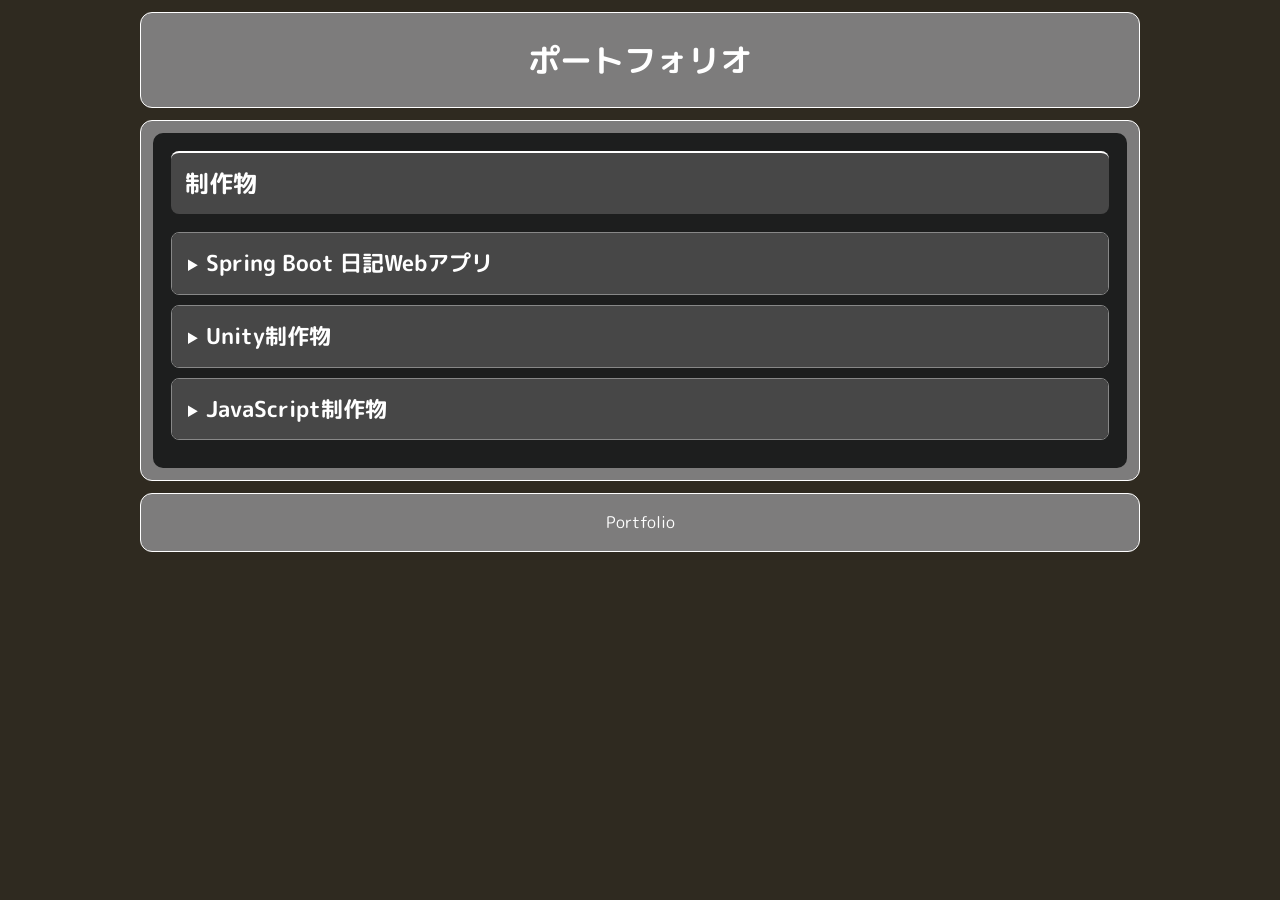
==== index.html @ f9e5fc1f "Add files via upload" ====
<!DOCTYPE html>
<html lang="ja">
<head>
    <meta charset="utf-8">
    <meta name="viewport" content="width=device-width, initial-scale=1">
    <title>奥山貴希 | ポートフォリオ</title>
    <link rel="preconnect" href="https://fonts.googleapis.com">
    <link rel="preconnect" href="https://fonts.gstatic.com" crossorigin>
    <link href="https://fonts.googleapis.com/css2?family=M+PLUS+Rounded+1c:wght@400;500;700&display=swap" rel="stylesheet">
    <link rel="stylesheet" href="stylesheet.css">
</head>
<body>
    <header>
        <h1>ポートフォリオ</h1>
    </header>

    <main>
        <section id="portfolio">
            <h2>制作物</h2>

            <details>
                <summary>Spring Boot 日記Webアプリ</summary>
                <div class="portfolio-content">
                    <p>Java / Spring Bootで制作した日記Webアプリです。</p>
                    <p>ログイン、日記の登録・編集、データベース保存、入力バリデーションなどを実装しています。</p>
                    <p>使用技術：Java / Spring Boot / Thymeleaf / H2 / JavaScript</p>
                    <a href="https://springboot-diary-app.onrender.com/login" target="_blank" rel="noopener noreferrer">公開サイト</a>
                    <a href="https://github.com/OkuyamaTakaki/springboot-diary-app" target="_blank" rel="noopener noreferrer">GitHub</a>
                </div>
            </details>

            <details class="unity-category">
                <summary>Unity制作物</summary>
                <div class="portfolio-content">
                    <p>Unityで制作したゲームです。</p>

                    <details>
                        <summary>2D タワーディフェンスゲーム</summary>
                        <div class="portfolio-content">
                            <p>Unityを学習開始してから約3ヶ月で、完全独学で制作しました。</p>
                            <p>※パソコンでのプレイを推奨しています。</p>
                            <a href="https://unityroom.com/games/towerdefens" target="_blank" rel="noopener noreferrer">Unityroomでプレイ</a>

                            <div class="image-wrapper">
                                <iframe src="https://www.youtube.com/embed/KRvtM4-ouuI" title="2Dタワーディフェンスゲーム紹介動画" allow="accelerometer; autoplay; clipboard-write; encrypted-media; gyroscope; picture-in-picture" allowfullscreen></iframe>
                            </div>
                        </div>
                    </details>

                    <details>
                        <summary>ハイターチャレンジ</summary>
                        <div class="portfolio-content">
                            <a href="https://unityroom.com/games/haitachalleng" target="_blank" rel="noopener noreferrer">Unityroomでプレイ</a>
                        </div>
                    </details>

                    <details>
                        <summary>試作タイルマップゲーム</summary>
                        <div class="portfolio-content">
                            <a href="https://unityroom.com/games/jinseigames" target="_blank" rel="noopener noreferrer">Unityroomでプレイ</a>
                        </div>
                    </details>
                </div>
            </details>

            <details>
                <summary>JavaScript制作物</summary>
                <div class="portfolio-content">
                    <details>
                        <summary>ルーレット</summary>
                        <div class="portfolio-content">
                            <p>JavaScriptで制作したルーレットです。</p>
                            <a href="roulette/index.html">ルーレットを開く</a>

                            <div class="image-wrapper">
                                <img src="image/ルーレット.png" alt="ルーレットの画面">
                            </div>
                        </div>
                    </details>

                    <details>
                        <summary>ブロック崩しゲーム</summary>
                        <div class="portfolio-content">
                            <p>JavaScriptで制作したブロック崩しゲームです。</p>
                            <a href="breakout/index.html">ブロック崩しゲームを開く</a>

                            <div class="image-wrapper">
                                <img src="image/ブロック崩しゲーム.png" alt="ブロック崩しゲームの画面">
                            </div>
                        </div>
                    </details>
                </div>
            </details>
        </section>
    </main>

    <footer>
        <p>Portfolio</p>
    </footer>
</body>
</html>
---- stylesheet.css ----
* {
    box-sizing: border-box;
    color: white;
}

body {
    width: 80%;
    max-width: 1000px;
    margin: 0 auto;
    background-color: #2f2a20;
    font-family: "M PLUS Rounded 1c", sans-serif;
    line-height: 1.7;
}

header, main, footer {
    margin: 12px 0;
    border: 1px solid white;
    border-radius: 12px;
    background-color: #7d7c7c;
}

header {
    padding: 20px;
    text-align: center;
}

header h1 {
    margin: 0;
    font-size: 2em;
}

main {
    padding: 12px;
}

section {
    margin-bottom: 20px;
    padding: 18px;
    border-radius: 10px;
    background-color: #1d1e1e;
}

section:last-child {
    margin-bottom: 0;
}

h2 {
    margin: 0 0 18px;
    padding: 10px 14px;
    border-top: 2px solid white;
    border-radius: 8px;
    background-color: #474747;
    font-size: 1.5em;
}

h3 {
    margin: 0 0 10px;
    font-size: 1.2em;
}

p {
    margin: 10px 0;
}

ul {
    margin: 0;
    padding-left: 25px;
}

/* detailsはカテゴリと作品の階層を表現するために使用 */
details {
    margin: 10px 0;
    border: 1px solid #888;
    border-radius: 8px;
    background-color: #2f2a20;
    overflow: hidden;
}

summary {
    padding: 12px 16px;
    cursor: pointer;
    font-weight: 700;
    list-style-position: inside;
}

summary::marker {
    font-size: 0.8em;
}

summary:hover {
    background-color: #555;
}

details[open] > summary {
    border-bottom: 1px solid #777;
}

/* ポートフォリオの大分類 */
#portfolio > details > summary {
    background-color: #474747;
    font-size: 1.35em;
}

/* Unity制作物の紹介エリア */
.unity-introduction {
    margin: 12px;
    padding: 16px;
    border: 1px solid #888;
    border-radius: 8px;
    background-color: #363636;
}

.unity-introduction h3 {
    margin-bottom: 8px;
}

.unity-introduction strong {
    font-weight: 700;
}

/* Unity制作物・JavaScript制作物の作品一覧 */
#portfolio > details > .portfolio-content {
    padding: 12px;
    background-color: #242424;
}

/* カテゴリ内の個別作品 */
#portfolio > details > .portfolio-content > details {
    margin: 8px 0;
    border-color: #666;
    background-color: #1d1e1e;
}

#portfolio > details > .portfolio-content > details > summary {
    background-color: #3b3b3b;
    font-size: 1.1em;
}

/* 個別作品の詳細 */
.portfolio-content {
    padding: 15px;
}

/* 外部サイト・作品ページへのリンク */
.portfolio-content a {
    display: inline-block;
    margin: 8px 6px 8px 0;
    padding: 7px 14px;
    border: 1px solid white;
    border-radius: 8px;
    background-color: #474747;
    text-decoration: none;
}

.portfolio-content a:hover {
    background-color: #666;
    text-decoration: underline;
}

.image-wrapper {
    display: flex;
    justify-content: center;
    margin-top: 15px;
}

.image-wrapper img,
.image-wrapper iframe {
    width: 100%;
    max-width: 450px;
    aspect-ratio: 16 / 9;
    border: 0;
    border-radius: 8px;
    object-fit: contain;
}

footer {
    padding: 15px;
    text-align: center;
}

footer p {
    margin: 0;
}

/* スマートフォンでは画面幅を広く使う */
@media screen and (max-width: 768px) {
    body {
        width: 95%;
    }

    main {
        padding: 8px;
    }

    section {
        padding: 12px;
    }

    #portfolio > details > summary {
        font-size: 1.2em;
    }

    .unity-introduction {
        margin: 8px;
        padding: 12px;
    }
}
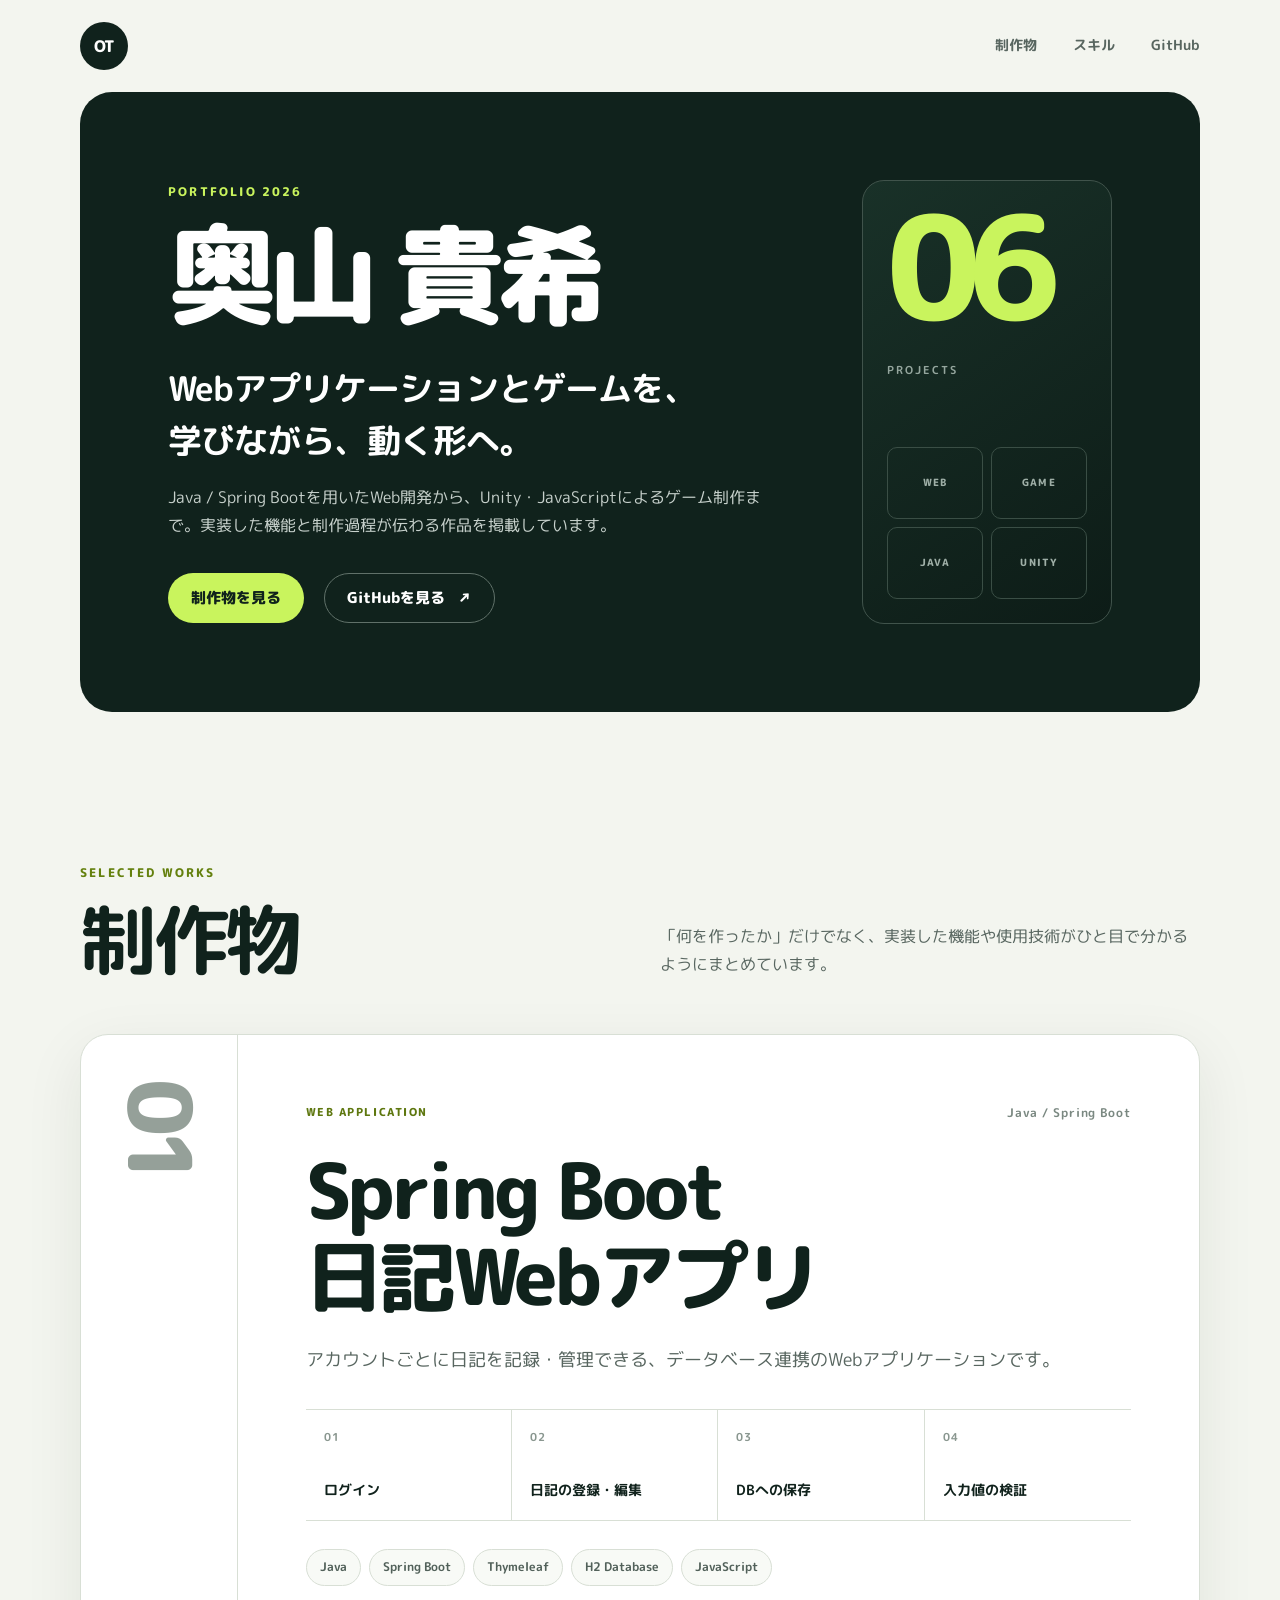
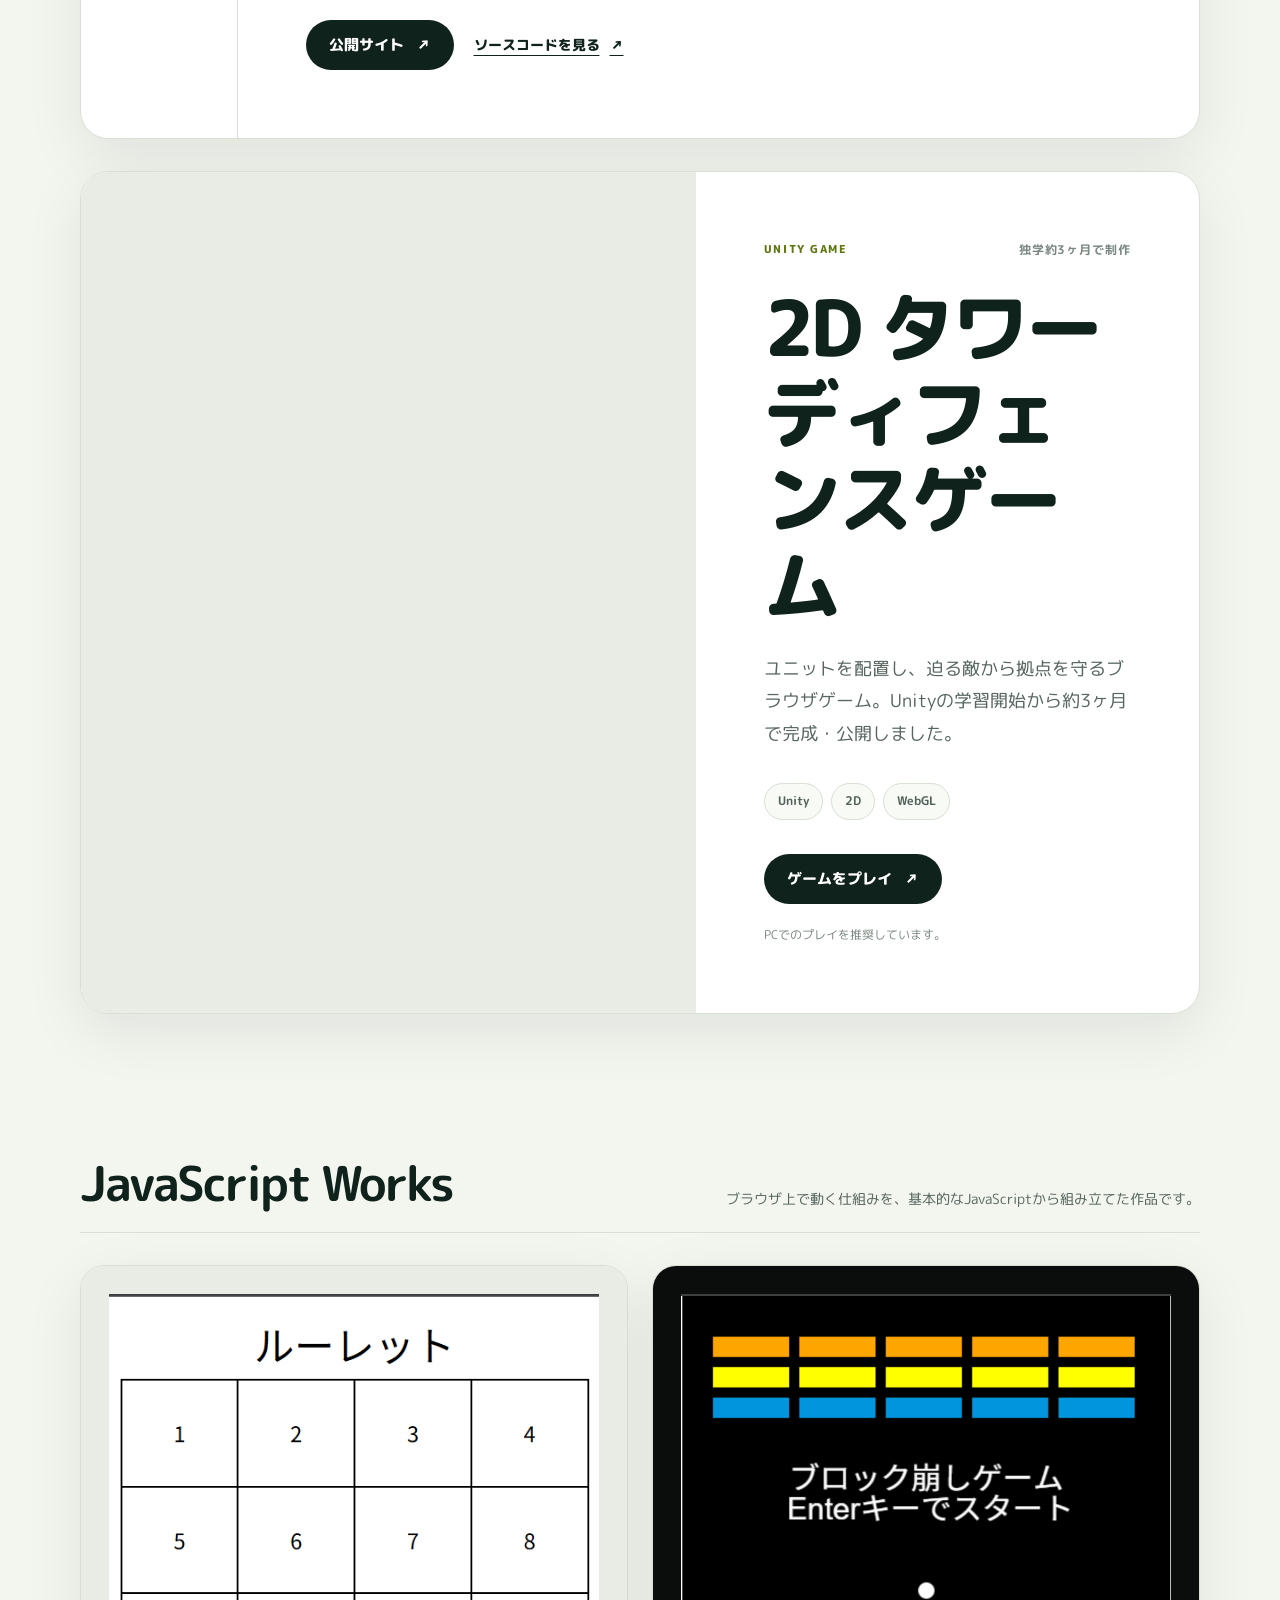
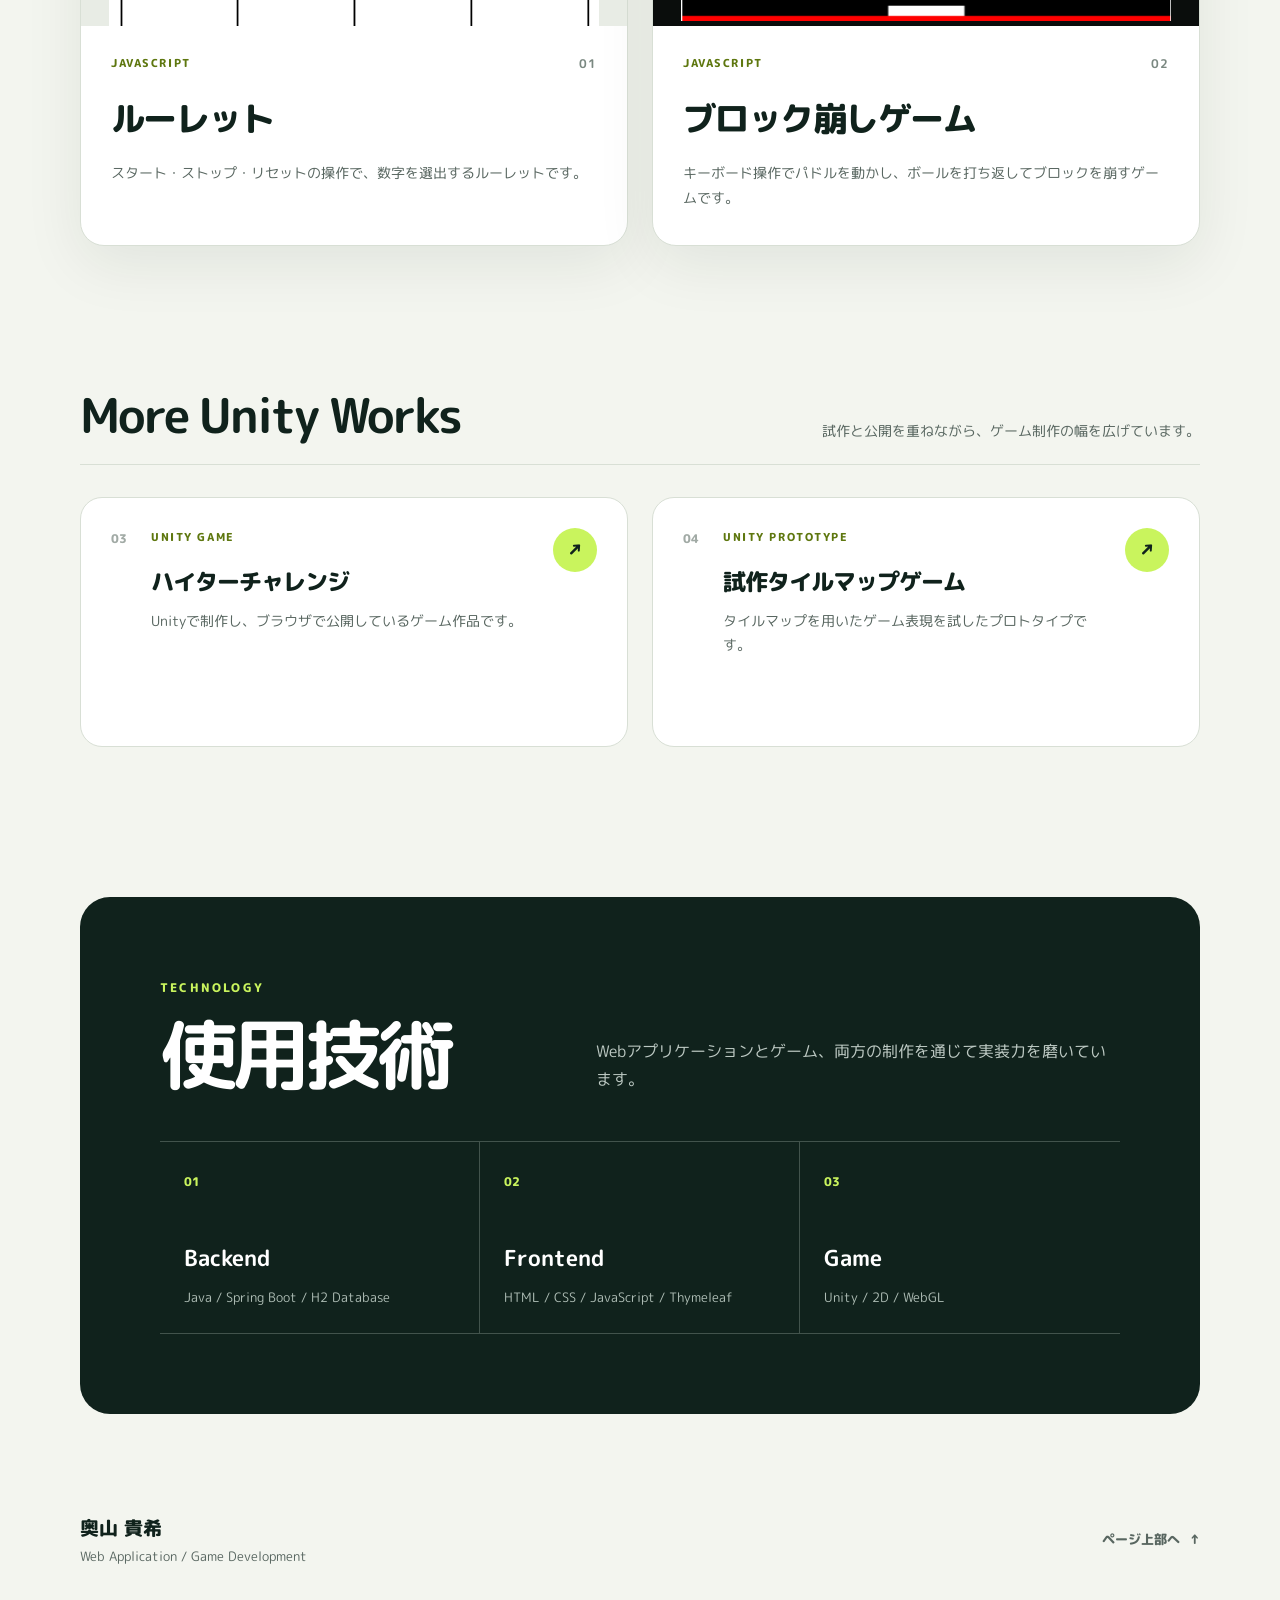
==== commit c4f0f507: "feat: 制作物が伝わるポートフォリオへ刷新 ・作品を折りたたみ表示から一覧性の高いカード構成へ変更  ・実装機能、使用技術、制作背景、外部リンクを作品ごとに整理  ・レスポンシブ対応、キーボード操" ====
--- a/index.html
+++ b/index.html
@@ -1,101 +1,174 @@
-<!DOCTYPE html>
-<html lang="ja">
-<head>
-    <meta charset="utf-8">
-    <meta name="viewport" content="width=device-width, initial-scale=1">
-    <title>奥山貴希 | ポートフォリオ</title>
-    <link rel="preconnect" href="https://fonts.googleapis.com">
-    <link rel="preconnect" href="https://fonts.gstatic.com" crossorigin>
-    <link href="https://fonts.googleapis.com/css2?family=M+PLUS+Rounded+1c:wght@400;500;700&display=swap" rel="stylesheet">
-    <link rel="stylesheet" href="stylesheet.css">
-</head>
-<body>
-    <header>
-        <h1>ポートフォリオ</h1>
-    </header>
-
-    <main>
-        <section id="portfolio">
-            <h2>制作物</h2>
-
-            <details>
-                <summary>Spring Boot 日記Webアプリ</summary>
-                <div class="portfolio-content">
-                    <p>Java / Spring Bootで制作した日記Webアプリです。</p>
-                    <p>ログイン、日記の登録・編集、データベース保存、入力バリデーションなどを実装しています。</p>
-                    <p>使用技術：Java / Spring Boot / Thymeleaf / H2 / JavaScript</p>
-                    <a href="https://springboot-diary-app.onrender.com/login" target="_blank" rel="noopener noreferrer">公開サイト</a>
-                    <a href="https://github.com/OkuyamaTakaki/springboot-diary-app" target="_blank" rel="noopener noreferrer">GitHub</a>
-                </div>
-            </details>
-
-            <details class="unity-category">
-                <summary>Unity制作物</summary>
-                <div class="portfolio-content">
-                    <p>Unityで制作したゲームです。</p>
-
-                    <details>
-                        <summary>2D タワーディフェンスゲーム</summary>
-                        <div class="portfolio-content">
-                            <p>Unityを学習開始してから約3ヶ月で、完全独学で制作しました。</p>
-                            <p>※パソコンでのプレイを推奨しています。</p>
-                            <a href="https://unityroom.com/games/towerdefens" target="_blank" rel="noopener noreferrer">Unityroomでプレイ</a>
-
-                            <div class="image-wrapper">
-                                <iframe src="https://www.youtube.com/embed/KRvtM4-ouuI" title="2Dタワーディフェンスゲーム紹介動画" allow="accelerometer; autoplay; clipboard-write; encrypted-media; gyroscope; picture-in-picture" allowfullscreen></iframe>
-                            </div>
-                        </div>
-                    </details>
-
-                    <details>
-                        <summary>ハイターチャレンジ</summary>
-                        <div class="portfolio-content">
-                            <a href="https://unityroom.com/games/haitachalleng" target="_blank" rel="noopener noreferrer">Unityroomでプレイ</a>
-                        </div>
-                    </details>
-
-                    <details>
-                        <summary>試作タイルマップゲーム</summary>
-                        <div class="portfolio-content">
-                            <a href="https://unityroom.com/games/jinseigames" target="_blank" rel="noopener noreferrer">Unityroomでプレイ</a>
-                        </div>
-                    </details>
-                </div>
-            </details>
-
-            <details>
-                <summary>JavaScript制作物</summary>
-                <div class="portfolio-content">
-                    <details>
-                        <summary>ルーレット</summary>
-                        <div class="portfolio-content">
-                            <p>JavaScriptで制作したルーレットです。</p>
-                            <a href="roulette/index.html">ルーレットを開く</a>
-
-                            <div class="image-wrapper">
-                                <img src="image/ルーレット.png" alt="ルーレットの画面">
-                            </div>
-                        </div>
-                    </details>
-
-                    <details>
-                        <summary>ブロック崩しゲーム</summary>
-                        <div class="portfolio-content">
-                            <p>JavaScriptで制作したブロック崩しゲームです。</p>
-                            <a href="breakout/index.html">ブロック崩しゲームを開く</a>
-
-                            <div class="image-wrapper">
-                                <img src="image/ブロック崩しゲーム.png" alt="ブロック崩しゲームの画面">
-                            </div>
-                        </div>
-                    </details>
-                </div>
-            </details>
-        </section>
-    </main>
-
-    <footer>
-        <p>Portfolio</p>
-    </footer>
-</body>
-</html>+<!DOCTYPE html>
+<html lang="ja">
+<head>
+    <meta charset="utf-8">
+    <meta name="viewport" content="width=device-width, initial-scale=1">
+    <meta name="description" content="奥山貴希のポートフォリオ。Java・Spring BootによるWebアプリケーションと、Unity・JavaScriptによるゲーム作品を紹介しています。">
+    <meta property="og:type" content="website">
+    <meta property="og:title" content="奥山貴希 | Portfolio">
+    <meta property="og:description" content="Webアプリケーションとゲームの制作ポートフォリオ。">
+    <meta property="og:image" content="image/og.png">
+    <meta name="twitter:card" content="summary_large_image">
+    <meta name="twitter:title" content="奥山貴希 | Portfolio">
+    <meta name="twitter:description" content="Webアプリケーションとゲームの制作ポートフォリオ。">
+    <meta name="twitter:image" content="image/og.png">
+    <title>奥山貴希 | ポートフォリオ</title>
+    <link rel="preconnect" href="https://fonts.googleapis.com">
+    <link rel="preconnect" href="https://fonts.gstatic.com" crossorigin>
+    <link href="https://fonts.googleapis.com/css2?family=M+PLUS+Rounded+1c:wght@400;500;700;800&display=swap" rel="stylesheet">
+    <link rel="stylesheet" href="stylesheet.css">
+</head>
+<body>
+    <header class="site-header">
+        <a class="site-logo" href="#top" aria-label="奥山貴希 ポートフォリオ トップへ">OT</a>
+        <nav aria-label="メインナビゲーション">
+            <a href="#works">制作物</a>
+            <a href="#skills">スキル</a>
+            <a href="https://github.com/OkuyamaTakaki" target="_blank" rel="noopener noreferrer">GitHub</a>
+        </nav>
+    </header>
+    <main id="top">
+        <section class="hero" aria-labelledby="hero-title">
+            <div class="hero-content">
+                <p class="eyebrow">PORTFOLIO 2026</p>
+                <h1 id="hero-title">奥山 貴希</h1>
+                <p class="hero-copy">Webアプリケーションとゲームを、<br>学びながら、動く形へ。</p>
+                <p class="hero-description">Java / Spring Bootを用いたWeb開発から、Unity・JavaScriptによるゲーム制作まで。実装した機能と制作過程が伝わる作品を掲載しています。</p>
+                <div class="hero-actions">
+                    <a class="button button-primary" href="#works">制作物を見る</a>
+                    <a class="button button-secondary" href="https://github.com/OkuyamaTakaki" target="_blank" rel="noopener noreferrer">GitHubを見る<span aria-hidden="true">↗</span></a>
+                </div>
+            </div>
+            <div class="hero-visual" aria-hidden="true">
+                <span class="hero-number">06</span>
+                <span class="hero-label">PROJECTS</span>
+                <div class="hero-grid">
+                    <span>WEB</span>
+                    <span>GAME</span>
+                    <span>JAVA</span>
+                    <span>UNITY</span>
+                </div>
+            </div>
+        </section>
+        <section class="works-section" id="works" aria-labelledby="works-title">
+            <div class="section-heading">
+                <div>
+                    <p class="eyebrow eyebrow-dark">SELECTED WORKS</p>
+                    <h2 id="works-title">制作物</h2>
+                </div>
+                <p>「何を作ったか」だけでなく、実装した機能や使用技術がひと目で分かるようにまとめています。</p>
+            </div>
+            <article class="project project-featured">
+                <div class="project-index" aria-hidden="true">01</div>
+                <div class="project-body">
+                    <div class="project-meta">
+                        <span class="category">WEB APPLICATION</span>
+                        <span>Java / Spring Boot</span>
+                    </div>
+                    <h3>Spring Boot<br>日記Webアプリ</h3>
+                    <p class="project-lead">アカウントごとに日記を記録・管理できる、データベース連携のWebアプリケーションです。</p>
+                    <div class="feature-list" aria-label="主な実装機能">
+                        <div><strong>01</strong><span>ログイン</span></div>
+                        <div><strong>02</strong><span>日記の登録・編集</span></div>
+                        <div><strong>03</strong><span>DBへの保存</span></div>
+                        <div><strong>04</strong><span>入力値の検証</span></div>
+                    </div>
+                    <ul class="tech-list" aria-label="使用技術">
+                        <li>Java</li>
+                        <li>Spring Boot</li>
+                        <li>Thymeleaf</li>
+                        <li>H2 Database</li>
+                        <li>JavaScript</li>
+                    </ul>
+                    <div class="project-links">
+                        <a class="button button-dark" href="https://springboot-diary-app.onrender.com/login" target="_blank" rel="noopener noreferrer">公開サイト<span aria-hidden="true">↗</span></a>
+                        <a class="text-link" href="https://github.com/OkuyamaTakaki/springboot-diary-app" target="_blank" rel="noopener noreferrer">ソースコードを見る<span aria-hidden="true">↗</span></a>
+                    </div>
+                </div>
+            </article>
+            <article class="project project-media">
+                <div class="media-frame video-frame">
+                    <iframe src="https://www.youtube.com/embed/KRvtM4-ouuI" title="2Dタワーディフェンスゲームの紹介動画" loading="lazy" allow="accelerometer; autoplay; clipboard-write; encrypted-media; gyroscope; picture-in-picture; web-share" allowfullscreen></iframe>
+                </div>
+                <div class="project-body">
+                    <div class="project-meta">
+                        <span class="category">UNITY GAME</span>
+                        <span>独学約3ヶ月で制作</span>
+                    </div>
+                    <h3>2D タワー<br>ディフェンスゲーム</h3>
+                    <p class="project-lead">ユニットを配置し、迫る敵から拠点を守るブラウザゲーム。Unityの学習開始から約3ヶ月で完成・公開しました。</p>
+                    <ul class="tech-list" aria-label="使用技術">
+                        <li>Unity</li>
+                        <li>2D</li>
+                        <li>WebGL</li>
+                    </ul>
+                    <div class="project-links">
+                        <a class="button button-dark" href="https://unityroom.com/games/towerdefens" target="_blank" rel="noopener noreferrer">ゲームをプレイ<span aria-hidden="true">↗</span></a>
+                    </div>
+                    <p class="project-note">PCでのプレイを推奨しています。</p>
+                </div>
+            </article>
+            <div class="subsection-heading">
+                <h3>JavaScript Works</h3>
+                <p>ブラウザ上で動く仕組みを、基本的なJavaScriptから組み立てた作品です。</p>
+            </div>
+            <div class="project-grid">
+                <article class="project-card">
+                    <div class="media-frame">
+                        <img src="image/ルーレット.png" alt="1から16までの数字を配置したルーレット画面" loading="lazy" width="549" height="661">
+                    </div>
+                    <div class="card-body">
+                        <div class="project-meta"><span class="category">JAVASCRIPT</span><span>01</span></div>
+                        <h3>ルーレット</h3>
+                        <p>スタート・ストップ・リセットの操作で、数字を選出するルーレットです。</p>
+                    </div>
+                </article>
+                <article class="project-card">
+                    <div class="media-frame media-frame-dark">
+                        <img src="image/ブロック崩しゲーム.png" alt="色付きのブロックとボールを表示したブロック崩しゲーム画面" loading="lazy" width="723" height="483">
+                    </div>
+                    <div class="card-body">
+                        <div class="project-meta"><span class="category">JAVASCRIPT</span><span>02</span></div>
+                        <h3>ブロック崩しゲーム</h3>
+                        <p>キーボード操作でパドルを動かし、ボールを打ち返してブロックを崩すゲームです。</p>
+                    </div>
+                </article>
+            </div>
+            <div class="subsection-heading">
+                <h3>More Unity Works</h3>
+                <p>試作と公開を重ねながら、ゲーム制作の幅を広げています。</p>
+            </div>
+            <div class="compact-grid">
+                <article class="compact-card">
+                    <span class="compact-number" aria-hidden="true">03</span>
+                    <div><p class="category">UNITY GAME</p><h3>ハイターチャレンジ</h3><p>Unityで制作し、ブラウザで公開しているゲーム作品です。</p></div>
+                    <a href="https://unityroom.com/games/haitachalleng" target="_blank" rel="noopener noreferrer" aria-label="ハイターチャレンジをプレイ"><span aria-hidden="true">↗</span></a>
+                </article>
+                <article class="compact-card">
+                    <span class="compact-number" aria-hidden="true">04</span>
+                    <div><p class="category">UNITY PROTOTYPE</p><h3>試作タイルマップゲーム</h3><p>タイルマップを用いたゲーム表現を試したプロトタイプです。</p></div>
+                    <a href="https://unityroom.com/games/jinseigames" target="_blank" rel="noopener noreferrer" aria-label="試作タイルマップゲームをプレイ"><span aria-hidden="true">↗</span></a>
+                </article>
+            </div>
+        </section>
+        <section class="skills-section" id="skills" aria-labelledby="skills-title">
+            <div class="section-heading">
+                <div>
+                    <p class="eyebrow eyebrow-light">TECHNOLOGY</p>
+                    <h2 id="skills-title">使用技術</h2>
+                </div>
+                <p>Webアプリケーションとゲーム、両方の制作を通じて実装力を磨いています。</p>
+            </div>
+            <div class="skills-grid">
+                <article><span aria-hidden="true">01</span><h3>Backend</h3><p>Java / Spring Boot / H2 Database</p></article>
+                <article><span aria-hidden="true">02</span><h3>Frontend</h3><p>HTML / CSS / JavaScript / Thymeleaf</p></article>
+                <article><span aria-hidden="true">03</span><h3>Game</h3><p>Unity / 2D / WebGL</p></article>
+            </div>
+        </section>
+    </main>
+    <footer>
+        <div><p class="footer-name">奥山 貴希</p><p>Web Application / Game Development</p></div>
+        <a href="#top">ページ上部へ<span aria-hidden="true">↑</span></a>
+    </footer>
+</body>
+</html>
--- a/stylesheet.css
+++ b/stylesheet.css
@@ -1,207 +1,845 @@
-* {
-    box-sizing: border-box;
-    color: white;
-}
-
-body {
-    width: 80%;
-    max-width: 1000px;
-    margin: 0 auto;
-    background-color: #2f2a20;
-    font-family: "M PLUS Rounded 1c", sans-serif;
-    line-height: 1.7;
-}
-
-header, main, footer {
-    margin: 12px 0;
-    border: 1px solid white;
-    border-radius: 12px;
-    background-color: #7d7c7c;
-}
-
-header {
-    padding: 20px;
-    text-align: center;
-}
-
-header h1 {
-    margin: 0;
-    font-size: 2em;
-}
-
-main {
-    padding: 12px;
-}
-
-section {
-    margin-bottom: 20px;
-    padding: 18px;
-    border-radius: 10px;
-    background-color: #1d1e1e;
-}
-
-section:last-child {
-    margin-bottom: 0;
-}
-
-h2 {
-    margin: 0 0 18px;
-    padding: 10px 14px;
-    border-top: 2px solid white;
-    border-radius: 8px;
-    background-color: #474747;
-    font-size: 1.5em;
-}
-
-h3 {
-    margin: 0 0 10px;
-    font-size: 1.2em;
-}
-
-p {
-    margin: 10px 0;
-}
-
-ul {
-    margin: 0;
-    padding-left: 25px;
-}
-
-/* detailsはカテゴリと作品の階層を表現するために使用 */
-details {
-    margin: 10px 0;
-    border: 1px solid #888;
-    border-radius: 8px;
-    background-color: #2f2a20;
-    overflow: hidden;
-}
-
-summary {
-    padding: 12px 16px;
-    cursor: pointer;
-    font-weight: 700;
-    list-style-position: inside;
-}
-
-summary::marker {
-    font-size: 0.8em;
-}
-
-summary:hover {
-    background-color: #555;
-}
-
-details[open] > summary {
-    border-bottom: 1px solid #777;
-}
-
-/* ポートフォリオの大分類 */
-#portfolio > details > summary {
-    background-color: #474747;
-    font-size: 1.35em;
-}
-
-/* Unity制作物の紹介エリア */
-.unity-introduction {
-    margin: 12px;
-    padding: 16px;
-    border: 1px solid #888;
-    border-radius: 8px;
-    background-color: #363636;
-}
-
-.unity-introduction h3 {
-    margin-bottom: 8px;
-}
-
-.unity-introduction strong {
-    font-weight: 700;
-}
-
-/* Unity制作物・JavaScript制作物の作品一覧 */
-#portfolio > details > .portfolio-content {
-    padding: 12px;
-    background-color: #242424;
-}
-
-/* カテゴリ内の個別作品 */
-#portfolio > details > .portfolio-content > details {
-    margin: 8px 0;
-    border-color: #666;
-    background-color: #1d1e1e;
-}
-
-#portfolio > details > .portfolio-content > details > summary {
-    background-color: #3b3b3b;
-    font-size: 1.1em;
-}
-
-/* 個別作品の詳細 */
-.portfolio-content {
-    padding: 15px;
-}
-
-/* 外部サイト・作品ページへのリンク */
-.portfolio-content a {
-    display: inline-block;
-    margin: 8px 6px 8px 0;
-    padding: 7px 14px;
-    border: 1px solid white;
-    border-radius: 8px;
-    background-color: #474747;
-    text-decoration: none;
-}
-
-.portfolio-content a:hover {
-    background-color: #666;
-    text-decoration: underline;
-}
-
-.image-wrapper {
-    display: flex;
-    justify-content: center;
-    margin-top: 15px;
-}
-
-.image-wrapper img,
-.image-wrapper iframe {
-    width: 100%;
-    max-width: 450px;
-    aspect-ratio: 16 / 9;
-    border: 0;
-    border-radius: 8px;
-    object-fit: contain;
-}
-
-footer {
-    padding: 15px;
-    text-align: center;
-}
-
-footer p {
-    margin: 0;
-}
-
-/* スマートフォンでは画面幅を広く使う */
-@media screen and (max-width: 768px) {
-    body {
-        width: 95%;
-    }
-
-    main {
-        padding: 8px;
-    }
-
-    section {
-        padding: 12px;
-    }
-
-    #portfolio > details > summary {
-        font-size: 1.2em;
-    }
-
-    .unity-introduction {
-        margin: 8px;
-        padding: 12px;
-    }
-}+/* 色・余白・共通幅を変数にまとめ、デザイン変更時の修正漏れを防ぐ。 */
+:root {
+    --color-ink: #10221c;
+    --color-ink-soft: #1b3029;
+    --color-muted: #586660;
+    --color-surface: #ffffff;
+    --color-background: #f3f5ef;
+    --color-accent: #c9f45d;
+    --color-accent-dark: #a8d638;
+    --color-line: #d8dfd5;
+    --shadow-card: 0 18px 60px rgb(16 34 28 / 8%);
+    --font-sans: "M PLUS Rounded 1c", sans-serif;
+    --content-width: 1120px;
+}
+
+*,
+*::before,
+*::after {
+    box-sizing: border-box;
+}
+
+html {
+    scroll-behavior: smooth;
+    scroll-padding-top: 96px;
+}
+
+body {
+    margin: 0;
+    background: var(--color-background);
+    color: var(--color-ink);
+    font-family: var(--font-sans);
+    line-height: 1.75;
+    -webkit-font-smoothing: antialiased;
+}
+
+img,
+iframe {
+    display: block;
+    max-width: 100%;
+}
+
+a {
+    color: inherit;
+}
+
+p,
+h1,
+h2,
+h3 {
+    margin-top: 0;
+}
+
+a:focus-visible {
+    outline: 3px solid var(--color-accent-dark);
+    outline-offset: 4px;
+}
+
+/* 主要セクションの表示幅を揃え、ページ全体の基準線を統一する。 */
+.site-header,
+.hero,
+.works-section,
+.skills-section,
+footer {
+    width: min(var(--content-width), calc(100% - 40px));
+    margin-right: auto;
+    margin-left: auto;
+}
+
+.site-header {
+    display: flex;
+    min-height: 92px;
+    align-items: center;
+    justify-content: space-between;
+}
+
+.site-logo {
+    display: grid;
+    width: 48px;
+    height: 48px;
+    border-radius: 50%;
+    background: var(--color-ink);
+    color: var(--color-surface);
+    font-weight: 800;
+    letter-spacing: -0.04em;
+    place-items: center;
+    text-decoration: none;
+}
+
+.site-header nav {
+    display: flex;
+    align-items: center;
+    gap: clamp(18px, 4vw, 36px);
+}
+
+.site-header nav a {
+    color: var(--color-muted);
+    font-size: 0.9rem;
+    font-weight: 700;
+    text-decoration: none;
+    transition: color 180ms ease;
+}
+
+.site-header nav a:hover {
+    color: var(--color-ink);
+}
+
+.hero {
+    display: grid;
+    min-height: 620px;
+    grid-template-columns: minmax(0, 1.45fr) minmax(250px, 0.55fr);
+    gap: clamp(36px, 8vw, 96px);
+    align-items: stretch;
+    padding: clamp(48px, 8vw, 88px);
+    border-radius: 32px;
+    background: var(--color-ink);
+    color: var(--color-surface);
+}
+
+.hero-content {
+    align-self: center;
+}
+
+.eyebrow {
+    margin-bottom: 18px;
+    color: var(--color-accent);
+    font-size: 0.76rem;
+    font-weight: 800;
+    letter-spacing: 0.18em;
+}
+
+.eyebrow-dark {
+    color: #64800e;
+}
+
+.eyebrow-light {
+    color: var(--color-accent);
+}
+
+.hero h1 {
+    margin-bottom: 0;
+    font-size: clamp(3.5rem, 8.5vw, 7rem);
+    font-weight: 800;
+    line-height: 0.98;
+    letter-spacing: -0.07em;
+}
+
+.hero-copy {
+    margin: 36px 0 16px;
+    font-size: clamp(1.35rem, 2.8vw, 2.15rem);
+    font-weight: 700;
+    line-height: 1.5;
+    letter-spacing: -0.025em;
+}
+
+.hero-description {
+    max-width: 660px;
+    margin-bottom: 0;
+    color: #c7d1cc;
+    font-size: 1rem;
+}
+
+.hero-actions,
+.project-links {
+    display: flex;
+    flex-wrap: wrap;
+    align-items: center;
+    gap: 14px 20px;
+    margin-top: 34px;
+}
+
+.button {
+    display: inline-flex;
+    min-height: 50px;
+    align-items: center;
+    justify-content: center;
+    gap: 12px;
+    padding: 0 22px;
+    border: 1px solid transparent;
+    border-radius: 999px;
+    font-size: 0.92rem;
+    font-weight: 800;
+    text-decoration: none;
+    transition: background-color 180ms ease, border-color 180ms ease, transform 180ms ease;
+}
+
+.button:hover {
+    transform: translateY(-2px);
+}
+
+.button-primary {
+    background: var(--color-accent);
+    color: var(--color-ink);
+}
+
+.button-primary:hover {
+    background: #d7ff74;
+}
+
+.button-secondary {
+    border-color: #607169;
+    color: var(--color-surface);
+}
+
+.button-secondary:hover {
+    border-color: #8a9a92;
+    background: rgb(255 255 255 / 7%);
+}
+
+.button-dark {
+    background: var(--color-ink);
+    color: var(--color-surface);
+}
+
+.button-dark:hover {
+    background: var(--color-ink-soft);
+}
+
+.hero-visual {
+    display: flex;
+    min-width: 0;
+    flex-direction: column;
+    justify-content: space-between;
+    padding: 24px;
+    border: 1px solid #40534b;
+    border-radius: 22px;
+    background: linear-gradient(145deg, #193128 0%, #0d1c17 100%);
+}
+
+.hero-number {
+    color: var(--color-accent);
+    font-size: clamp(5rem, 12vw, 9rem);
+    font-weight: 800;
+    line-height: 0.85;
+    letter-spacing: -0.09em;
+}
+
+.hero-label {
+    margin-top: 12px;
+    color: #95a69e;
+    font-size: 0.68rem;
+    font-weight: 700;
+    letter-spacing: 0.18em;
+}
+
+.hero-grid {
+    display: grid;
+    grid-template-columns: repeat(2, 1fr);
+    gap: 8px;
+    margin-top: 48px;
+}
+
+.hero-grid span {
+    display: grid;
+    min-height: 72px;
+    border: 1px solid #3a4e45;
+    border-radius: 10px;
+    color: #9fafa7;
+    font-size: 0.64rem;
+    font-weight: 800;
+    letter-spacing: 0.12em;
+    place-items: center;
+}
+
+.works-section {
+    padding: clamp(96px, 12vw, 150px) 0;
+}
+
+.section-heading {
+    display: grid;
+    grid-template-columns: minmax(240px, 0.85fr) minmax(280px, 1.15fr);
+    gap: 48px;
+    align-items: end;
+    margin-bottom: 56px;
+}
+
+.section-heading h2 {
+    margin-bottom: 0;
+    font-size: clamp(2.7rem, 6vw, 5rem);
+    line-height: 1;
+    letter-spacing: -0.06em;
+}
+
+.section-heading > p {
+    max-width: 540px;
+    margin-bottom: 0;
+    justify-self: end;
+    color: var(--color-muted);
+}
+
+.project {
+    overflow: hidden;
+    margin-bottom: 32px;
+    border: 1px solid var(--color-line);
+    border-radius: 28px;
+    background: var(--color-surface);
+    box-shadow: var(--shadow-card);
+}
+
+.project-featured {
+    display: grid;
+    grid-template-columns: minmax(110px, 0.28fr) minmax(0, 1.72fr);
+}
+
+.project-index {
+    padding: 44px 32px;
+    border-right: 1px solid var(--color-line);
+    color: #95a099;
+    font-size: clamp(3rem, 7vw, 5.5rem);
+    font-weight: 800;
+    line-height: 1;
+    letter-spacing: -0.08em;
+    writing-mode: vertical-rl;
+}
+
+.project-body {
+    min-width: 0;
+    padding: clamp(32px, 6vw, 68px);
+}
+
+.project-meta {
+    display: flex;
+    align-items: center;
+    justify-content: space-between;
+    gap: 16px;
+    margin-bottom: 24px;
+    color: #7a8881;
+    font-size: 0.72rem;
+    font-weight: 700;
+    letter-spacing: 0.08em;
+}
+
+.category {
+    margin: 0;
+    color: #5e770f;
+    font-size: 0.7rem;
+    font-weight: 800;
+    letter-spacing: 0.14em;
+}
+
+.project h3,
+.project-card h3,
+.compact-card h3 {
+    color: var(--color-ink);
+    font-weight: 800;
+    letter-spacing: -0.045em;
+}
+
+.project h3 {
+    max-width: 760px;
+    margin-bottom: 24px;
+    font-size: clamp(2.4rem, 6vw, 4.9rem);
+    line-height: 1.12;
+}
+
+.project-lead {
+    max-width: 760px;
+    margin-bottom: 34px;
+    color: var(--color-muted);
+    font-size: clamp(1rem, 2vw, 1.15rem);
+}
+
+.feature-list {
+    display: grid;
+    grid-template-columns: repeat(4, minmax(0, 1fr));
+    margin-bottom: 28px;
+    border-top: 1px solid var(--color-line);
+    border-bottom: 1px solid var(--color-line);
+}
+
+.feature-list div {
+    display: flex;
+    min-height: 110px;
+    flex-direction: column;
+    justify-content: space-between;
+    padding: 18px;
+    border-right: 1px solid var(--color-line);
+}
+
+.feature-list div:last-child {
+    border-right: 0;
+}
+
+.feature-list strong {
+    color: #8a9790;
+    font-size: 0.7rem;
+    letter-spacing: 0.1em;
+}
+
+.feature-list span {
+    font-size: 0.88rem;
+    font-weight: 700;
+}
+
+.tech-list {
+    display: flex;
+    flex-wrap: wrap;
+    gap: 8px;
+    margin: 0;
+    padding: 0;
+    list-style: none;
+}
+
+.tech-list li {
+    padding: 7px 13px;
+    border: 1px solid var(--color-line);
+    border-radius: 999px;
+    background: #f8faf6;
+    color: #52615a;
+    font-size: 0.74rem;
+    font-weight: 700;
+}
+
+.text-link {
+    display: inline-flex;
+    align-items: center;
+    gap: 10px;
+    font-size: 0.9rem;
+    font-weight: 800;
+    text-underline-offset: 5px;
+}
+
+.project-media {
+    display: grid;
+    grid-template-columns: minmax(0, 1.1fr) minmax(360px, 0.9fr);
+}
+
+.media-frame {
+    position: relative;
+    overflow: hidden;
+    background: #e8ece5;
+}
+
+.video-frame {
+    min-height: 520px;
+}
+
+.video-frame iframe {
+    width: 100%;
+    height: 100%;
+    border: 0;
+}
+
+.project-note {
+    margin: 20px 0 0;
+    color: #7b8781;
+    font-size: 0.78rem;
+}
+
+.subsection-heading {
+    display: grid;
+    grid-template-columns: minmax(240px, 0.85fr) minmax(280px, 1.15fr);
+    gap: 48px;
+    align-items: end;
+    margin: clamp(92px, 12vw, 140px) 0 32px;
+    padding-bottom: 20px;
+    border-bottom: 1px solid var(--color-line);
+}
+
+.subsection-heading h3 {
+    margin-bottom: 0;
+    font-size: clamp(1.8rem, 4vw, 3rem);
+    line-height: 1.2;
+    letter-spacing: -0.045em;
+}
+
+.subsection-heading p {
+    max-width: 500px;
+    margin-bottom: 0;
+    justify-self: end;
+    color: var(--color-muted);
+    font-size: 0.9rem;
+}
+
+.project-grid {
+    display: grid;
+    grid-template-columns: repeat(2, minmax(0, 1fr));
+    gap: 24px;
+}
+
+.project-card {
+    overflow: hidden;
+    border: 1px solid var(--color-line);
+    border-radius: 24px;
+    background: var(--color-surface);
+    box-shadow: var(--shadow-card);
+}
+
+.project-card .media-frame {
+    display: grid;
+    height: 360px;
+    padding: 28px;
+    place-items: center;
+}
+
+.project-card .media-frame img {
+    width: 100%;
+    height: 100%;
+    object-fit: contain;
+    transition: transform 300ms ease;
+}
+
+.project-card:hover .media-frame img {
+    transform: scale(1.02);
+}
+
+.media-frame-dark {
+    background: #0a0d0c;
+}
+
+.card-body {
+    padding: 28px 30px 34px;
+}
+
+.card-body .project-meta {
+    margin-bottom: 16px;
+}
+
+.project-card h3 {
+    margin-bottom: 12px;
+    font-size: clamp(1.5rem, 3vw, 2.1rem);
+}
+
+.project-card p {
+    margin-bottom: 0;
+    color: var(--color-muted);
+    font-size: 0.9rem;
+}
+
+.compact-grid {
+    display: grid;
+    grid-template-columns: repeat(2, minmax(0, 1fr));
+    gap: 24px;
+}
+
+.compact-card {
+    display: grid;
+    min-height: 250px;
+    grid-template-columns: auto minmax(0, 1fr) auto;
+    gap: 24px;
+    align-items: start;
+    padding: 30px;
+    border: 1px solid var(--color-line);
+    border-radius: 22px;
+    background: var(--color-surface);
+}
+
+.compact-number {
+    color: #a1aaa5;
+    font-size: 0.75rem;
+    font-weight: 800;
+}
+
+.compact-card h3 {
+    margin: 18px 0 12px;
+    font-size: 1.45rem;
+    line-height: 1.35;
+}
+
+.compact-card div > p:last-child {
+    margin-bottom: 0;
+    color: var(--color-muted);
+    font-size: 0.86rem;
+}
+
+.compact-card > a {
+    display: grid;
+    width: 44px;
+    height: 44px;
+    border-radius: 50%;
+    background: var(--color-accent);
+    font-size: 1.1rem;
+    font-weight: 800;
+    place-items: center;
+    text-decoration: none;
+    transition: background-color 180ms ease, transform 180ms ease;
+}
+
+.compact-card > a:hover {
+    background: #d7ff74;
+    transform: translateY(-2px);
+}
+
+.skills-section {
+    margin-bottom: 40px;
+    padding: clamp(48px, 8vw, 80px);
+    border-radius: 30px;
+    background: var(--color-ink);
+    color: var(--color-surface);
+}
+
+.skills-section .section-heading {
+    margin-bottom: 48px;
+}
+
+.skills-section .section-heading > p {
+    color: #bdc9c3;
+}
+
+.skills-grid {
+    display: grid;
+    grid-template-columns: repeat(3, minmax(0, 1fr));
+    border-top: 1px solid #42534c;
+    border-bottom: 1px solid #42534c;
+}
+
+.skills-grid article {
+    min-height: 190px;
+    padding: 24px;
+    border-right: 1px solid #42534c;
+}
+
+.skills-grid article:last-child {
+    border-right: 0;
+}
+
+.skills-grid span {
+    color: var(--color-accent);
+    font-size: 0.72rem;
+    font-weight: 800;
+}
+
+.skills-grid h3 {
+    margin: 46px 0 8px;
+    font-size: 1.35rem;
+}
+
+.skills-grid p {
+    margin-bottom: 0;
+    color: #aebdb5;
+    font-size: 0.84rem;
+}
+
+footer {
+    display: flex;
+    min-height: 170px;
+    align-items: center;
+    justify-content: space-between;
+    gap: 32px;
+    color: var(--color-muted);
+    font-size: 0.82rem;
+}
+
+footer p {
+    margin-bottom: 0;
+}
+
+.footer-name {
+    color: var(--color-ink);
+    font-size: 1.2rem;
+    font-weight: 800;
+}
+
+footer a {
+    display: inline-flex;
+    align-items: center;
+    gap: 10px;
+    font-weight: 800;
+    text-decoration: none;
+}
+
+/* 文字が窮屈になる前に2カラムを解除し、タブレットでも可読性を保つ。 */
+@media (max-width: 900px) {
+    .hero {
+        min-height: auto;
+        grid-template-columns: 1fr;
+    }
+
+    .hero-visual {
+        min-height: 250px;
+    }
+
+    .project-media {
+        grid-template-columns: 1fr;
+    }
+
+    .video-frame {
+        min-height: 0;
+        aspect-ratio: 16 / 9;
+    }
+
+    .feature-list {
+        grid-template-columns: repeat(2, minmax(0, 1fr));
+    }
+
+    .feature-list div:nth-child(2) {
+        border-right: 0;
+    }
+
+    .feature-list div:nth-child(-n + 2) {
+        border-bottom: 1px solid var(--color-line);
+    }
+}
+
+/* モバイルでは情報を縦に並べ、リンクのタップ領域を十分に確保する。 */
+@media (max-width: 680px) {
+    .site-header,
+    .hero,
+    .works-section,
+    .skills-section,
+    footer {
+        width: min(100% - 24px, var(--content-width));
+    }
+
+    .site-header {
+        min-height: 76px;
+    }
+
+    .site-header nav {
+        gap: 14px;
+    }
+
+    .site-header nav a {
+        font-size: 0.78rem;
+    }
+
+    .site-header nav a:nth-child(2) {
+        display: none;
+    }
+
+    .hero {
+        gap: 40px;
+        padding: 42px 24px 24px;
+        border-radius: 22px;
+    }
+
+    .hero h1 {
+        font-size: clamp(3.2rem, 17vw, 5rem);
+    }
+
+    .hero-copy br {
+        display: none;
+    }
+
+    .hero-actions .button {
+        width: 100%;
+    }
+
+    .hero-grid span {
+        min-height: 58px;
+    }
+
+    .works-section {
+        padding: 88px 0;
+    }
+
+    .section-heading,
+    .subsection-heading {
+        grid-template-columns: 1fr;
+        gap: 22px;
+    }
+
+    .section-heading > p,
+    .subsection-heading p {
+        justify-self: start;
+    }
+
+    .project-featured {
+        grid-template-columns: 1fr;
+    }
+
+    .project-index {
+        padding: 24px;
+        border-right: 0;
+        border-bottom: 1px solid var(--color-line);
+        font-size: 3rem;
+        writing-mode: initial;
+    }
+
+    .project-body {
+        padding: 28px 22px 34px;
+    }
+
+    .project h3 {
+        font-size: clamp(2.2rem, 12vw, 3.5rem);
+    }
+
+    .feature-list div {
+        min-height: 96px;
+        padding: 14px;
+    }
+
+    .project-links {
+        align-items: flex-start;
+        flex-direction: column;
+    }
+
+    .project-grid,
+    .compact-grid,
+    .skills-grid {
+        grid-template-columns: 1fr;
+    }
+
+    .project-card .media-frame {
+        height: 300px;
+        padding: 20px;
+    }
+
+    .compact-card {
+        min-height: 230px;
+        grid-template-columns: auto minmax(0, 1fr);
+    }
+
+    .compact-card > a {
+        grid-column: 2;
+    }
+
+    .skills-section {
+        padding: 44px 24px;
+        border-radius: 22px;
+    }
+
+    .skills-grid article {
+        min-height: 150px;
+        border-right: 0;
+        border-bottom: 1px solid #42534c;
+    }
+
+    .skills-grid article:last-child {
+        border-bottom: 0;
+    }
+
+    .skills-grid h3 {
+        margin-top: 28px;
+    }
+
+    footer {
+        min-height: 150px;
+        align-items: flex-start;
+        flex-direction: column;
+        justify-content: center;
+    }
+}
+
+@media (prefers-reduced-motion: reduce) {
+    html {
+        scroll-behavior: auto;
+    }
+
+    *,
+    *::before,
+    *::after {
+        scroll-behavior: auto !important;
+        transition-duration: 0.01ms !important;
+    }
+}
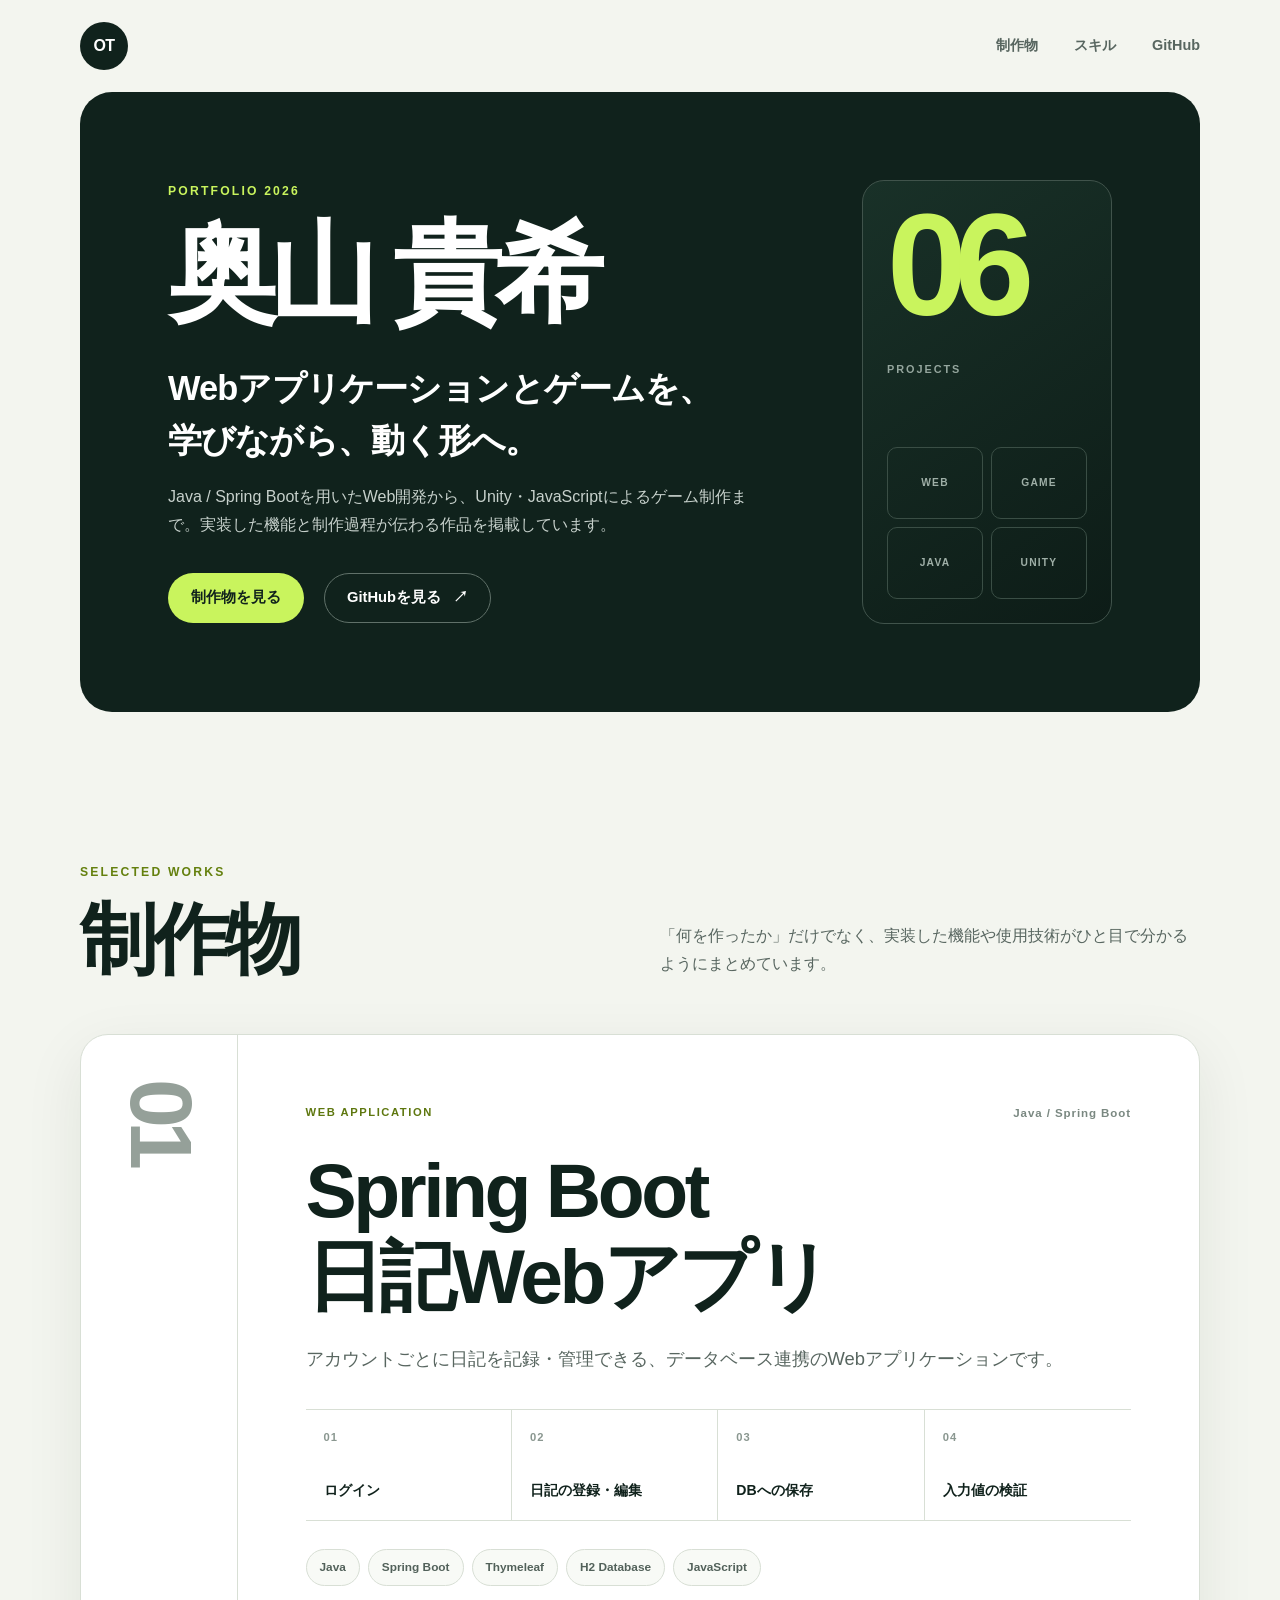
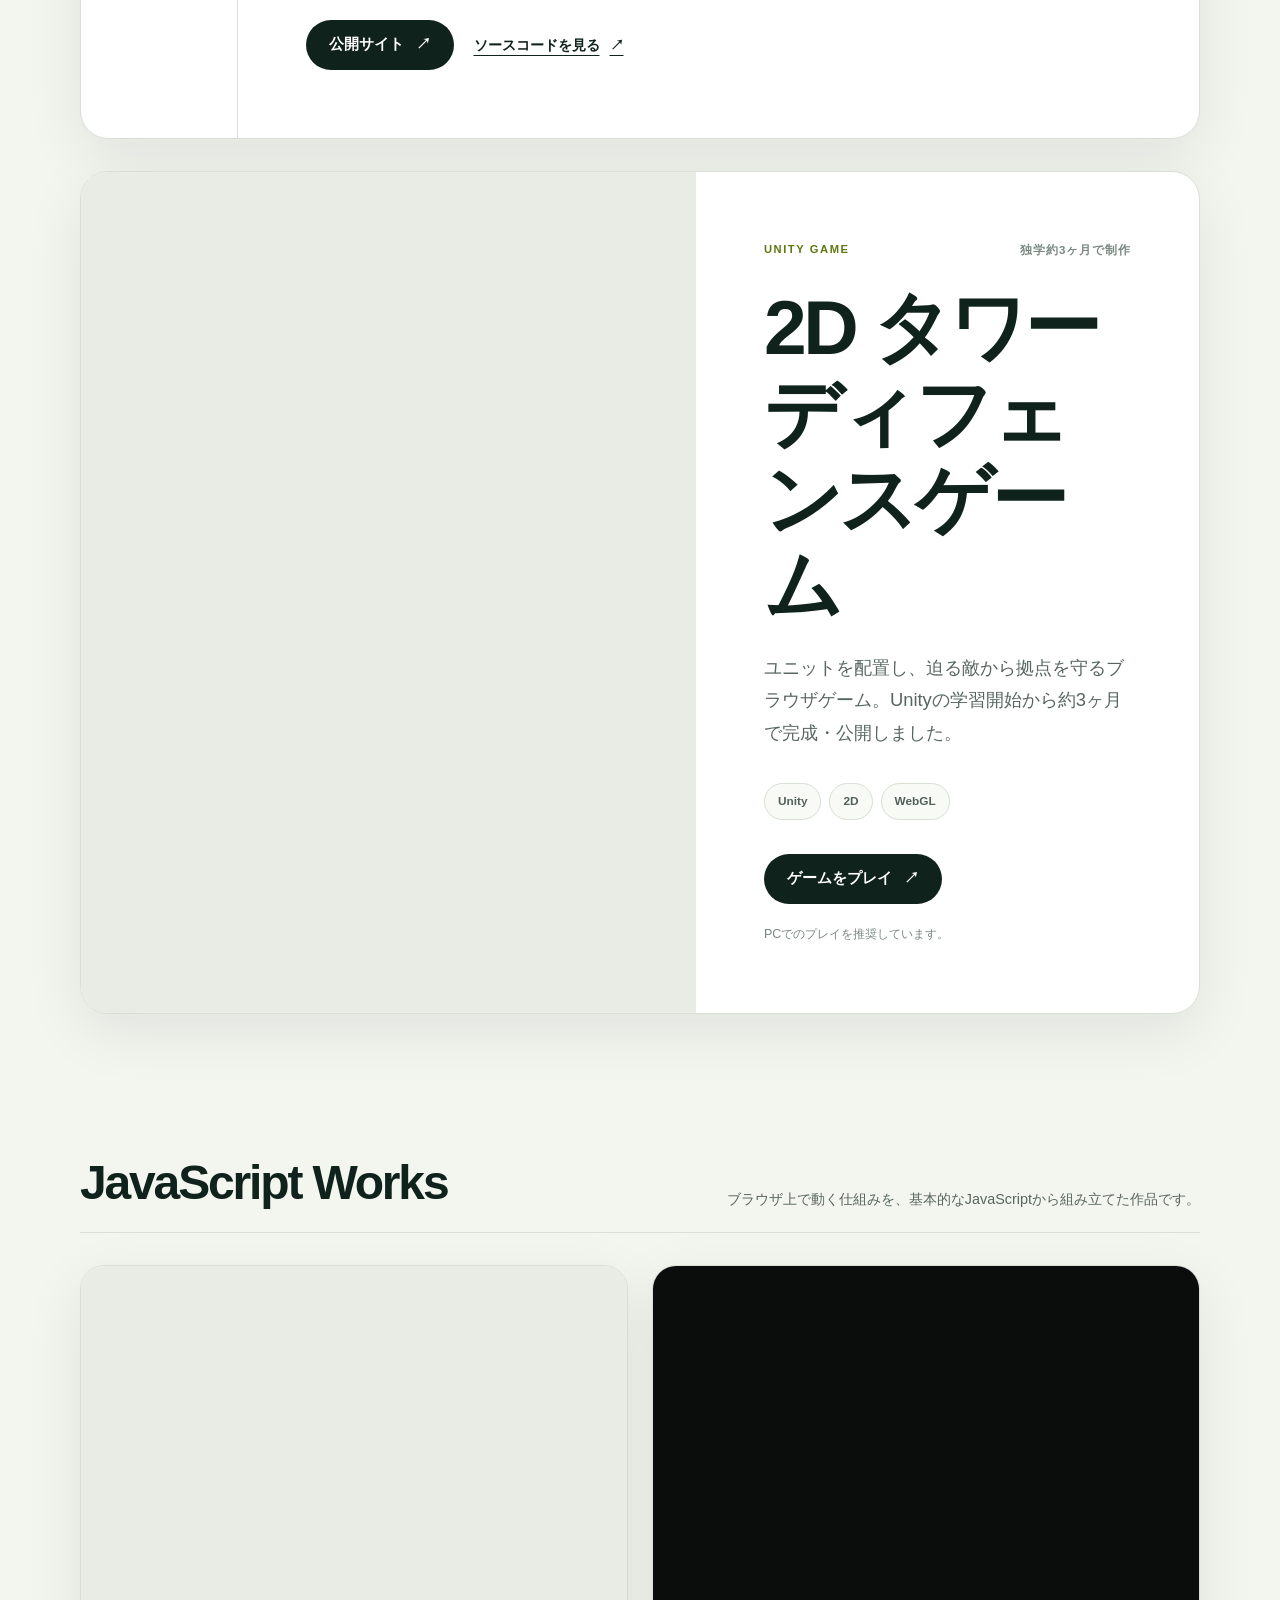
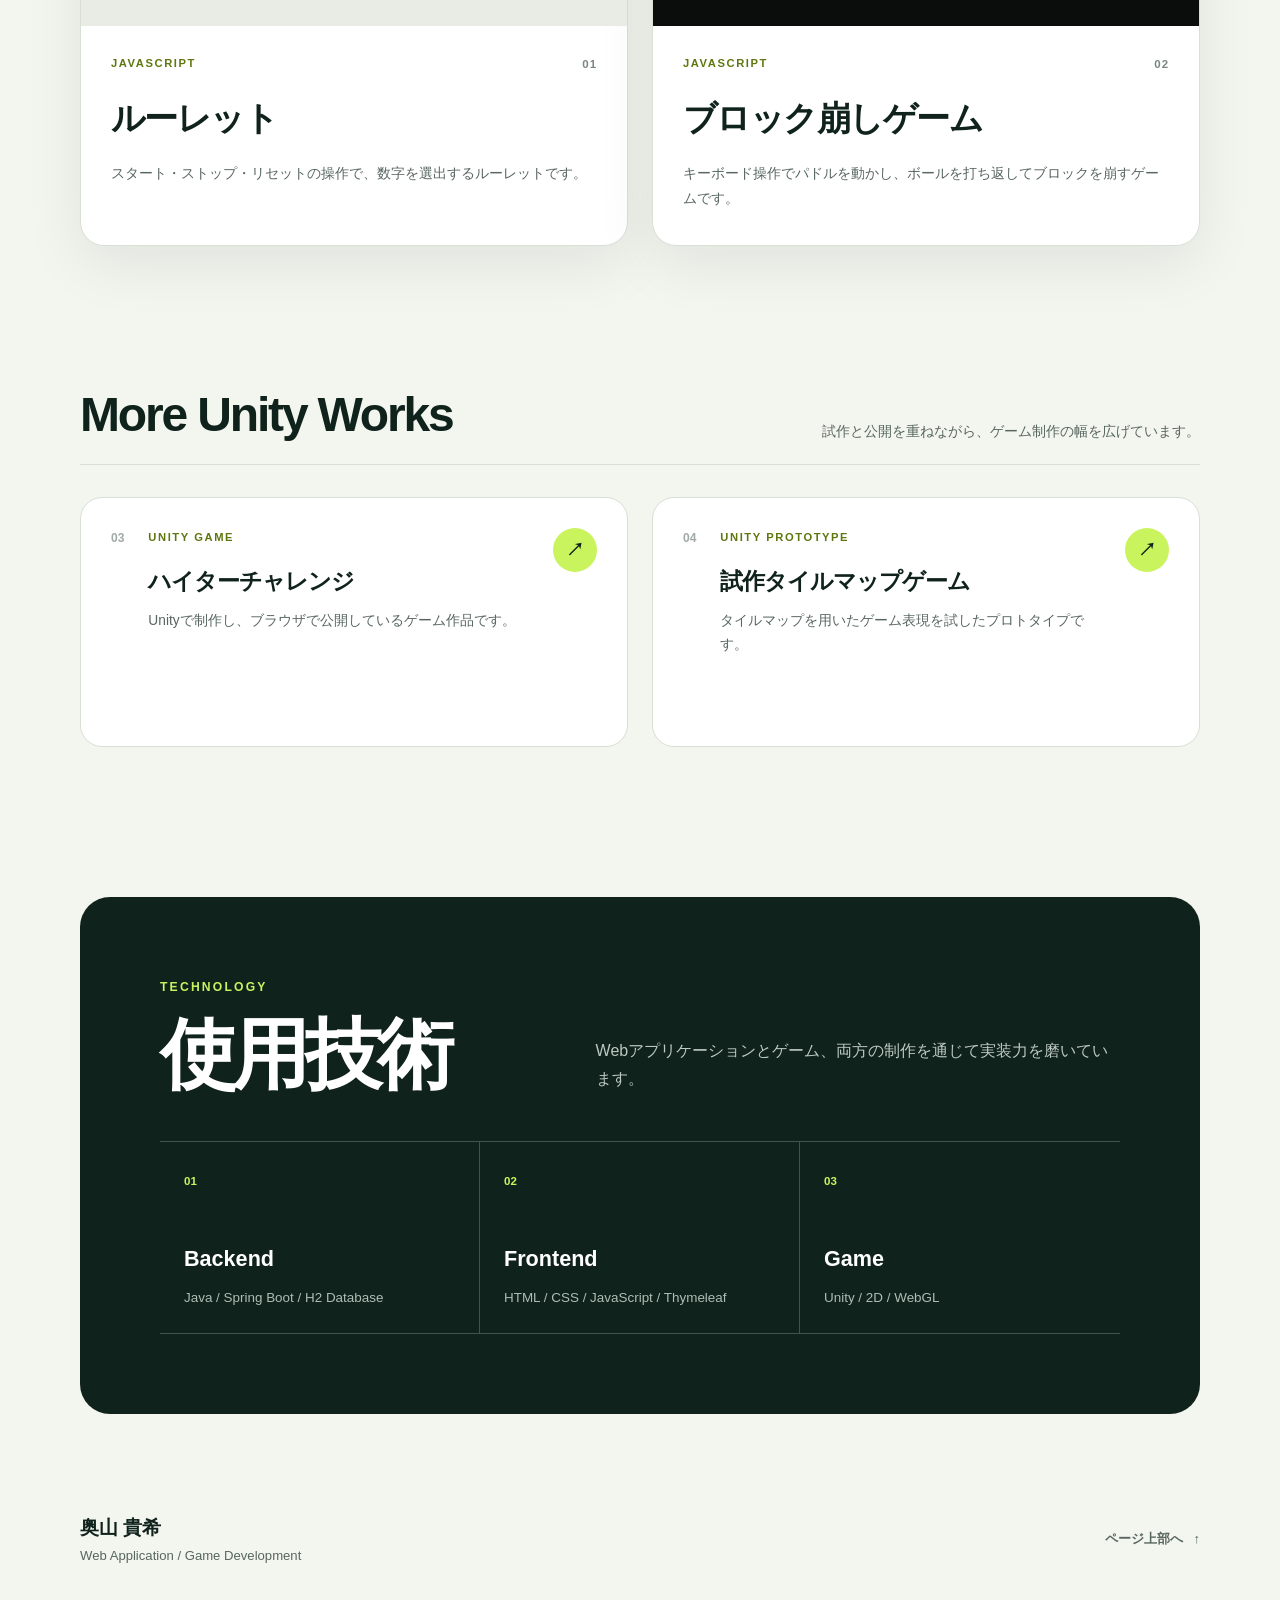
==== commit ebd660e9: "chore: ポートフォリオを最終調整" ====
--- a/index.html
+++ b/index.html
@@ -3,22 +3,32 @@
 <head>
     <meta charset="utf-8">
     <meta name="viewport" content="width=device-width, initial-scale=1">
+    <meta http-equiv="Content-Security-Policy" content="default-src 'self'; base-uri 'none'; object-src 'none'; script-src 'none'; style-src 'self' https://fonts.googleapis.com; font-src 'self' https://fonts.gstatic.com; img-src 'self' data:; frame-src https://www.youtube-nocookie.com; connect-src 'self' https://fonts.googleapis.com https://fonts.gstatic.com; form-action 'none'">
+    <meta name="referrer" content="strict-origin-when-cross-origin">
+    <meta name="theme-color" content="#10221c">
     <meta name="description" content="奥山貴希のポートフォリオ。Java・Spring BootによるWebアプリケーションと、Unity・JavaScriptによるゲーム作品を紹介しています。">
     <meta property="og:type" content="website">
+    <meta property="og:locale" content="ja_JP">
     <meta property="og:title" content="奥山貴希 | Portfolio">
     <meta property="og:description" content="Webアプリケーションとゲームの制作ポートフォリオ。">
-    <meta property="og:image" content="image/og.png">
+    <meta property="og:url" content="https://okuyamatakaki.github.io/Portfolios/">
+    <meta property="og:image" content="https://okuyamatakaki.github.io/Portfolios/assets/images/og.png">
+    <meta property="og:image:alt" content="奥山貴希 Portfolio - Web Application / Game Development">
     <meta name="twitter:card" content="summary_large_image">
     <meta name="twitter:title" content="奥山貴希 | Portfolio">
     <meta name="twitter:description" content="Webアプリケーションとゲームの制作ポートフォリオ。">
-    <meta name="twitter:image" content="image/og.png">
+    <meta name="twitter:image" content="https://okuyamatakaki.github.io/Portfolios/assets/images/og.png">
+    <meta name="twitter:image:alt" content="奥山貴希 Portfolio - Web Application / Game Development">
     <title>奥山貴希 | ポートフォリオ</title>
+    <link rel="canonical" href="https://okuyamatakaki.github.io/Portfolios/">
+    <link rel="icon" href="assets/images/favicon.svg" type="image/svg+xml">
     <link rel="preconnect" href="https://fonts.googleapis.com">
     <link rel="preconnect" href="https://fonts.gstatic.com" crossorigin>
     <link href="https://fonts.googleapis.com/css2?family=M+PLUS+Rounded+1c:wght@400;500;700;800&display=swap" rel="stylesheet">
-    <link rel="stylesheet" href="stylesheet.css">
+    <link rel="stylesheet" href="assets/css/style.css">
 </head>
-<body>
+<body id="top">
+    <a class="skip-link" href="#main-content">本文へ移動</a>
     <header class="site-header">
         <a class="site-logo" href="#top" aria-label="奥山貴希 ポートフォリオ トップへ">OT</a>
         <nav aria-label="メインナビゲーション">
@@ -27,7 +37,7 @@
             <a href="https://github.com/OkuyamaTakaki" target="_blank" rel="noopener noreferrer">GitHub</a>
         </nav>
     </header>
-    <main id="top">
+    <main id="main-content">
         <section class="hero" aria-labelledby="hero-title">
             <div class="hero-content">
                 <p class="eyebrow">PORTFOLIO 2026</p>
@@ -39,6 +49,7 @@
                     <a class="button button-secondary" href="https://github.com/OkuyamaTakaki" target="_blank" rel="noopener noreferrer">GitHubを見る<span aria-hidden="true">↗</span></a>
                 </div>
             </div>
+            <!-- 掲載作品数を変更した場合は、このカウントも更新する。 -->
             <div class="hero-visual" aria-hidden="true">
                 <span class="hero-number">06</span>
                 <span class="hero-label">PROJECTS</span>
@@ -88,7 +99,8 @@
             </article>
             <article class="project project-media">
                 <div class="media-frame video-frame">
-                    <iframe src="https://www.youtube.com/embed/KRvtM4-ouuI" title="2Dタワーディフェンスゲームの紹介動画" loading="lazy" allow="accelerometer; autoplay; clipboard-write; encrypted-media; gyroscope; picture-in-picture; web-share" allowfullscreen></iframe>
+                    <!-- Cookie送信を抑えるYouTubeのプライバシー強化モードを使用する。 -->
+                    <iframe src="https://www.youtube-nocookie.com/embed/KRvtM4-ouuI" title="2Dタワーディフェンスゲームの紹介動画" loading="lazy" referrerpolicy="strict-origin-when-cross-origin" allow="accelerometer; autoplay; encrypted-media; gyroscope; picture-in-picture; web-share" allowfullscreen></iframe>
                 </div>
                 <div class="project-body">
                     <div class="project-meta">
@@ -108,66 +120,99 @@
                     <p class="project-note">PCでのプレイを推奨しています。</p>
                 </div>
             </article>
-            <div class="subsection-heading">
-                <h3>JavaScript Works</h3>
-                <p>ブラウザ上で動く仕組みを、基本的なJavaScriptから組み立てた作品です。</p>
-            </div>
-            <div class="project-grid">
-                <article class="project-card">
-                    <div class="media-frame">
-                        <img src="image/ルーレット.png" alt="1から16までの数字を配置したルーレット画面" loading="lazy" width="549" height="661">
-                    </div>
-                    <div class="card-body">
-                        <div class="project-meta"><span class="category">JAVASCRIPT</span><span>01</span></div>
-                        <h3>ルーレット</h3>
-                        <p>スタート・ストップ・リセットの操作で、数字を選出するルーレットです。</p>
-                    </div>
-                </article>
-                <article class="project-card">
-                    <div class="media-frame media-frame-dark">
-                        <img src="image/ブロック崩しゲーム.png" alt="色付きのブロックとボールを表示したブロック崩しゲーム画面" loading="lazy" width="723" height="483">
-                    </div>
-                    <div class="card-body">
-                        <div class="project-meta"><span class="category">JAVASCRIPT</span><span>02</span></div>
-                        <h3>ブロック崩しゲーム</h3>
-                        <p>キーボード操作でパドルを動かし、ボールを打ち返してブロックを崩すゲームです。</p>
-                    </div>
-                </article>
-            </div>
-            <div class="subsection-heading">
-                <h3>More Unity Works</h3>
-                <p>試作と公開を重ねながら、ゲーム制作の幅を広げています。</p>
-            </div>
-            <div class="compact-grid">
-                <article class="compact-card">
-                    <span class="compact-number" aria-hidden="true">03</span>
-                    <div><p class="category">UNITY GAME</p><h3>ハイターチャレンジ</h3><p>Unityで制作し、ブラウザで公開しているゲーム作品です。</p></div>
-                    <a href="https://unityroom.com/games/haitachalleng" target="_blank" rel="noopener noreferrer" aria-label="ハイターチャレンジをプレイ"><span aria-hidden="true">↗</span></a>
-                </article>
-                <article class="compact-card">
-                    <span class="compact-number" aria-hidden="true">04</span>
-                    <div><p class="category">UNITY PROTOTYPE</p><h3>試作タイルマップゲーム</h3><p>タイルマップを用いたゲーム表現を試したプロトタイプです。</p></div>
-                    <a href="https://unityroom.com/games/jinseigames" target="_blank" rel="noopener noreferrer" aria-label="試作タイルマップゲームをプレイ"><span aria-hidden="true">↗</span></a>
-                </article>
-            </div>
+            <section class="works-group" aria-labelledby="javascript-works-title">
+                <div class="subsection-heading">
+                    <h3 id="javascript-works-title">JavaScript Works</h3>
+                    <p>ブラウザ上で動く仕組みを、基本的なJavaScriptから組み立てた作品です。</p>
+                </div>
+                <div class="project-grid">
+                    <article class="project-card">
+                        <div class="media-frame">
+                            <img src="assets/images/roulette.png" alt="1から16までの数字を配置したルーレット画面" loading="lazy" decoding="async" width="549" height="661">
+                        </div>
+                        <div class="card-body">
+                            <div class="project-meta">
+                                <span class="category">JAVASCRIPT</span>
+                                <span>01</span>
+                            </div>
+                            <h4>ルーレット</h4>
+                            <p>スタート・ストップ・リセットの操作で、数字を選出するルーレットです。</p>
+                        </div>
+                    </article>
+                    <article class="project-card">
+                        <div class="media-frame media-frame-dark">
+                            <img src="assets/images/block-breaker.png" alt="色付きのブロックとボールを表示したブロック崩しゲーム画面" loading="lazy" decoding="async" width="723" height="483">
+                        </div>
+                        <div class="card-body">
+                            <div class="project-meta">
+                                <span class="category">JAVASCRIPT</span>
+                                <span>02</span>
+                            </div>
+                            <h4>ブロック崩しゲーム</h4>
+                            <p>キーボード操作でパドルを動かし、ボールを打ち返してブロックを崩すゲームです。</p>
+                        </div>
+                    </article>
+                </div>
+            </section>
+            <section class="works-group" aria-labelledby="more-unity-works-title">
+                <div class="subsection-heading">
+                    <h3 id="more-unity-works-title">More Unity Works</h3>
+                    <p>試作と公開を重ねながら、ゲーム制作の幅を広げています。</p>
+                </div>
+                <div class="compact-grid">
+                    <article class="compact-card">
+                        <span class="compact-number" aria-hidden="true">03</span>
+                        <div>
+                            <p class="category">UNITY GAME</p>
+                            <h4>ハイターチャレンジ</h4>
+                            <p>Unityで制作し、ブラウザで公開しているゲーム作品です。</p>
+                        </div>
+                        <a href="https://unityroom.com/games/haitachalleng" target="_blank" rel="noopener noreferrer" aria-label="ハイターチャレンジをプレイ"><span aria-hidden="true">↗</span></a>
+                    </article>
+                    <article class="compact-card">
+                        <span class="compact-number" aria-hidden="true">04</span>
+                        <div>
+                            <p class="category">UNITY PROTOTYPE</p>
+                            <h4>試作タイルマップゲーム</h4>
+                            <p>タイルマップを用いたゲーム表現を試したプロトタイプです。</p>
+                        </div>
+                        <a href="https://unityroom.com/games/jinseigames" target="_blank" rel="noopener noreferrer" aria-label="試作タイルマップゲームをプレイ"><span aria-hidden="true">↗</span></a>
+                    </article>
+                </div>
+            </section>
         </section>
         <section class="skills-section" id="skills" aria-labelledby="skills-title">
             <div class="section-heading">
                 <div>
-                    <p class="eyebrow eyebrow-light">TECHNOLOGY</p>
+                    <p class="eyebrow">TECHNOLOGY</p>
                     <h2 id="skills-title">使用技術</h2>
                 </div>
                 <p>Webアプリケーションとゲーム、両方の制作を通じて実装力を磨いています。</p>
             </div>
             <div class="skills-grid">
-                <article><span aria-hidden="true">01</span><h3>Backend</h3><p>Java / Spring Boot / H2 Database</p></article>
-                <article><span aria-hidden="true">02</span><h3>Frontend</h3><p>HTML / CSS / JavaScript / Thymeleaf</p></article>
-                <article><span aria-hidden="true">03</span><h3>Game</h3><p>Unity / 2D / WebGL</p></article>
+                <article>
+                    <span aria-hidden="true">01</span>
+                    <h3>Backend</h3>
+                    <p>Java / Spring Boot / H2 Database</p>
+                </article>
+                <article>
+                    <span aria-hidden="true">02</span>
+                    <h3>Frontend</h3>
+                    <p>HTML / CSS / JavaScript / Thymeleaf</p>
+                </article>
+                <article>
+                    <span aria-hidden="true">03</span>
+                    <h3>Game</h3>
+                    <p>Unity / 2D / WebGL</p>
+                </article>
             </div>
         </section>
     </main>
     <footer>
-        <div><p class="footer-name">奥山 貴希</p><p>Web Application / Game Development</p></div>
+        <div>
+            <p class="footer-name">奥山 貴希</p>
+            <p>Web Application / Game Development</p>
+        </div>
         <a href="#top">ページ上部へ<span aria-hidden="true">↑</span></a>
     </footer>
 </body>
--- a/assets/css/style.css
+++ b/assets/css/style.css
@@ -0,0 +1,860 @@
+/* 色・余白・共通幅を変数にまとめ、デザイン変更時の修正漏れを防ぐ。 */
+:root {
+    --color-ink: #10221c;
+    --color-ink-soft: #1b3029;
+    --color-muted: #586660;
+    --color-surface: #ffffff;
+    --color-background: #f3f5ef;
+    --color-accent: #c9f45d;
+    --color-accent-dark: #a8d638;
+    --color-line: #d8dfd5;
+    --shadow-card: 0 18px 60px rgb(16 34 28 / 8%);
+    --font-sans: "M PLUS Rounded 1c", "Yu Gothic", "Hiragino Kaku Gothic ProN", sans-serif;
+    --content-width: 1120px;
+}
+
+*,
+*::before,
+*::after {
+    box-sizing: border-box;
+}
+
+html {
+    scroll-behavior: smooth;
+    scroll-padding-top: 96px;
+}
+
+body {
+    margin: 0;
+    background: var(--color-background);
+    color: var(--color-ink);
+    font-family: var(--font-sans);
+    line-height: 1.75;
+    -webkit-font-smoothing: antialiased;
+}
+
+img,
+iframe {
+    display: block;
+    max-width: 100%;
+}
+
+a {
+    color: inherit;
+}
+
+p,
+h1,
+h2,
+h3,
+h4 {
+    margin-top: 0;
+}
+
+a:focus-visible {
+    outline: 3px solid var(--color-accent-dark);
+    outline-offset: 4px;
+}
+
+/* キーボード操作時だけ表示し、本文へ直接移動できるようにする。 */
+.skip-link {
+    position: fixed;
+    z-index: 100;
+    top: 12px;
+    left: 12px;
+    padding: 10px 16px;
+    border-radius: 8px;
+    background: var(--color-surface);
+    color: var(--color-ink);
+    font-weight: 800;
+    transform: translateY(-160%);
+}
+
+.skip-link:focus {
+    transform: translateY(0);
+}
+
+/* 主要セクションの表示幅を揃え、ページ全体の基準線を統一する。 */
+.site-header,
+.hero,
+.works-section,
+.skills-section,
+footer {
+    width: min(var(--content-width), calc(100% - 40px));
+    margin-right: auto;
+    margin-left: auto;
+}
+
+.site-header {
+    display: flex;
+    min-height: 92px;
+    align-items: center;
+    justify-content: space-between;
+}
+
+.site-logo {
+    display: grid;
+    width: 48px;
+    height: 48px;
+    border-radius: 50%;
+    background: var(--color-ink);
+    color: var(--color-surface);
+    font-weight: 800;
+    letter-spacing: -0.04em;
+    place-items: center;
+    text-decoration: none;
+}
+
+.site-header nav {
+    display: flex;
+    align-items: center;
+    gap: clamp(18px, 4vw, 36px);
+}
+
+.site-header nav a {
+    color: var(--color-muted);
+    font-size: 0.9rem;
+    font-weight: 700;
+    text-decoration: none;
+    transition: color 180ms ease;
+}
+
+.site-header nav a:hover {
+    color: var(--color-ink);
+}
+
+.hero {
+    display: grid;
+    min-height: 620px;
+    grid-template-columns: minmax(0, 1.45fr) minmax(250px, 0.55fr);
+    gap: clamp(36px, 8vw, 96px);
+    align-items: stretch;
+    padding: clamp(48px, 8vw, 88px);
+    border-radius: 32px;
+    background: var(--color-ink);
+    color: var(--color-surface);
+}
+
+.hero-content {
+    align-self: center;
+}
+
+.eyebrow {
+    margin-bottom: 18px;
+    color: var(--color-accent);
+    font-size: 0.76rem;
+    font-weight: 800;
+    letter-spacing: 0.18em;
+}
+
+.eyebrow-dark {
+    color: #64800e;
+}
+
+.hero h1 {
+    margin-bottom: 0;
+    font-size: clamp(3.5rem, 8.5vw, 7rem);
+    font-weight: 800;
+    line-height: 0.98;
+    letter-spacing: -0.07em;
+}
+
+.hero-copy {
+    margin: 36px 0 16px;
+    font-size: clamp(1.35rem, 2.8vw, 2.15rem);
+    font-weight: 700;
+    line-height: 1.5;
+    letter-spacing: -0.025em;
+}
+
+.hero-description {
+    max-width: 660px;
+    margin-bottom: 0;
+    color: #c7d1cc;
+    font-size: 1rem;
+}
+
+.hero-actions,
+.project-links {
+    display: flex;
+    flex-wrap: wrap;
+    align-items: center;
+    gap: 14px 20px;
+    margin-top: 34px;
+}
+
+.button {
+    display: inline-flex;
+    min-height: 50px;
+    align-items: center;
+    justify-content: center;
+    gap: 12px;
+    padding: 0 22px;
+    border: 1px solid transparent;
+    border-radius: 999px;
+    font-size: 0.92rem;
+    font-weight: 800;
+    text-decoration: none;
+    transition: background-color 180ms ease, border-color 180ms ease, transform 180ms ease;
+}
+
+.button:hover {
+    transform: translateY(-2px);
+}
+
+.button-primary {
+    background: var(--color-accent);
+    color: var(--color-ink);
+}
+
+.button-primary:hover {
+    background: #d7ff74;
+}
+
+.button-secondary {
+    border-color: #607169;
+    color: var(--color-surface);
+}
+
+.button-secondary:hover {
+    border-color: #8a9a92;
+    background: rgb(255 255 255 / 7%);
+}
+
+.button-dark {
+    background: var(--color-ink);
+    color: var(--color-surface);
+}
+
+.button-dark:hover {
+    background: var(--color-ink-soft);
+}
+
+.hero-visual {
+    display: flex;
+    min-width: 0;
+    flex-direction: column;
+    justify-content: space-between;
+    padding: 24px;
+    border: 1px solid #40534b;
+    border-radius: 22px;
+    background: linear-gradient(145deg, #193128 0%, #0d1c17 100%);
+}
+
+.hero-number {
+    color: var(--color-accent);
+    font-size: clamp(5rem, 12vw, 9rem);
+    font-weight: 800;
+    line-height: 0.85;
+    letter-spacing: -0.09em;
+}
+
+.hero-label {
+    margin-top: 12px;
+    color: #95a69e;
+    font-size: 0.68rem;
+    font-weight: 700;
+    letter-spacing: 0.18em;
+}
+
+.hero-grid {
+    display: grid;
+    grid-template-columns: repeat(2, 1fr);
+    gap: 8px;
+    margin-top: 48px;
+}
+
+.hero-grid span {
+    display: grid;
+    min-height: 72px;
+    border: 1px solid #3a4e45;
+    border-radius: 10px;
+    color: #9fafa7;
+    font-size: 0.64rem;
+    font-weight: 800;
+    letter-spacing: 0.12em;
+    place-items: center;
+}
+
+.works-section {
+    padding: clamp(96px, 12vw, 150px) 0;
+}
+
+.section-heading {
+    display: grid;
+    grid-template-columns: minmax(240px, 0.85fr) minmax(280px, 1.15fr);
+    gap: 48px;
+    align-items: end;
+    margin-bottom: 56px;
+}
+
+.section-heading h2 {
+    margin-bottom: 0;
+    font-size: clamp(2.7rem, 6vw, 5rem);
+    line-height: 1;
+    letter-spacing: -0.06em;
+}
+
+.section-heading > p {
+    max-width: 540px;
+    margin-bottom: 0;
+    justify-self: end;
+    color: var(--color-muted);
+}
+
+.project {
+    overflow: hidden;
+    margin-bottom: 32px;
+    border: 1px solid var(--color-line);
+    border-radius: 28px;
+    background: var(--color-surface);
+    box-shadow: var(--shadow-card);
+}
+
+.project-featured {
+    display: grid;
+    grid-template-columns: minmax(110px, 0.28fr) minmax(0, 1.72fr);
+}
+
+.project-index {
+    padding: 44px 32px;
+    border-right: 1px solid var(--color-line);
+    color: #95a099;
+    font-size: clamp(3rem, 7vw, 5.5rem);
+    font-weight: 800;
+    line-height: 1;
+    letter-spacing: -0.08em;
+    writing-mode: vertical-rl;
+}
+
+.project-body {
+    min-width: 0;
+    padding: clamp(32px, 6vw, 68px);
+}
+
+.project-meta {
+    display: flex;
+    align-items: center;
+    justify-content: space-between;
+    gap: 16px;
+    margin-bottom: 24px;
+    color: #7a8881;
+    font-size: 0.72rem;
+    font-weight: 700;
+    letter-spacing: 0.08em;
+}
+
+.category {
+    margin: 0;
+    color: #5e770f;
+    font-size: 0.7rem;
+    font-weight: 800;
+    letter-spacing: 0.14em;
+}
+
+.project h3,
+.project-card h4,
+.compact-card h4 {
+    color: var(--color-ink);
+    font-weight: 800;
+    letter-spacing: -0.045em;
+}
+
+.project h3 {
+    max-width: 760px;
+    margin-bottom: 24px;
+    font-size: clamp(2.4rem, 6vw, 4.9rem);
+    line-height: 1.12;
+}
+
+.project-lead {
+    max-width: 760px;
+    margin-bottom: 34px;
+    color: var(--color-muted);
+    font-size: clamp(1rem, 2vw, 1.15rem);
+}
+
+.feature-list {
+    display: grid;
+    grid-template-columns: repeat(4, minmax(0, 1fr));
+    margin-bottom: 28px;
+    border-top: 1px solid var(--color-line);
+    border-bottom: 1px solid var(--color-line);
+}
+
+.feature-list div {
+    display: flex;
+    min-height: 110px;
+    flex-direction: column;
+    justify-content: space-between;
+    padding: 18px;
+    border-right: 1px solid var(--color-line);
+}
+
+.feature-list div:last-child {
+    border-right: 0;
+}
+
+.feature-list strong {
+    color: #8a9790;
+    font-size: 0.7rem;
+    letter-spacing: 0.1em;
+}
+
+.feature-list span {
+    font-size: 0.88rem;
+    font-weight: 700;
+}
+
+.tech-list {
+    display: flex;
+    flex-wrap: wrap;
+    gap: 8px;
+    margin: 0;
+    padding: 0;
+    list-style: none;
+}
+
+.tech-list li {
+    padding: 7px 13px;
+    border: 1px solid var(--color-line);
+    border-radius: 999px;
+    background: #f8faf6;
+    color: #52615a;
+    font-size: 0.74rem;
+    font-weight: 700;
+}
+
+.text-link {
+    display: inline-flex;
+    align-items: center;
+    gap: 10px;
+    font-size: 0.9rem;
+    font-weight: 800;
+    text-underline-offset: 5px;
+}
+
+.project-media {
+    display: grid;
+    grid-template-columns: minmax(0, 1.1fr) minmax(360px, 0.9fr);
+}
+
+.media-frame {
+    position: relative;
+    overflow: hidden;
+    background: #e8ece5;
+}
+
+.video-frame {
+    min-height: 520px;
+}
+
+.video-frame iframe {
+    width: 100%;
+    height: 100%;
+    border: 0;
+}
+
+.project-note {
+    margin: 20px 0 0;
+    color: #7b8781;
+    font-size: 0.78rem;
+}
+
+.subsection-heading {
+    display: grid;
+    grid-template-columns: minmax(240px, 0.85fr) minmax(280px, 1.15fr);
+    gap: 48px;
+    align-items: end;
+    margin: clamp(92px, 12vw, 140px) 0 32px;
+    padding-bottom: 20px;
+    border-bottom: 1px solid var(--color-line);
+}
+
+.subsection-heading h3 {
+    margin-bottom: 0;
+    font-size: clamp(1.8rem, 4vw, 3rem);
+    line-height: 1.2;
+    letter-spacing: -0.045em;
+}
+
+.subsection-heading p {
+    max-width: 500px;
+    margin-bottom: 0;
+    justify-self: end;
+    color: var(--color-muted);
+    font-size: 0.9rem;
+}
+
+.project-grid {
+    display: grid;
+    grid-template-columns: repeat(2, minmax(0, 1fr));
+    gap: 24px;
+}
+
+.project-card {
+    overflow: hidden;
+    border: 1px solid var(--color-line);
+    border-radius: 24px;
+    background: var(--color-surface);
+    box-shadow: var(--shadow-card);
+}
+
+.project-card .media-frame {
+    display: grid;
+    height: 360px;
+    padding: 28px;
+    place-items: center;
+}
+
+.project-card .media-frame img {
+    width: 100%;
+    height: 100%;
+    object-fit: contain;
+    transition: transform 300ms ease;
+}
+
+.project-card:hover .media-frame img {
+    transform: scale(1.02);
+}
+
+.media-frame-dark {
+    background: #0a0d0c;
+}
+
+.card-body {
+    padding: 28px 30px 34px;
+}
+
+.card-body .project-meta {
+    margin-bottom: 16px;
+}
+
+.project-card h4 {
+    margin-bottom: 12px;
+    font-size: clamp(1.5rem, 3vw, 2.1rem);
+}
+
+.project-card p {
+    margin-bottom: 0;
+    color: var(--color-muted);
+    font-size: 0.9rem;
+}
+
+.compact-grid {
+    display: grid;
+    grid-template-columns: repeat(2, minmax(0, 1fr));
+    gap: 24px;
+}
+
+.compact-card {
+    display: grid;
+    min-height: 250px;
+    grid-template-columns: auto minmax(0, 1fr) auto;
+    gap: 24px;
+    align-items: start;
+    padding: 30px;
+    border: 1px solid var(--color-line);
+    border-radius: 22px;
+    background: var(--color-surface);
+}
+
+.compact-number {
+    color: #a1aaa5;
+    font-size: 0.75rem;
+    font-weight: 800;
+}
+
+.compact-card h4 {
+    margin: 18px 0 12px;
+    font-size: 1.45rem;
+    line-height: 1.35;
+}
+
+.compact-card div > p:last-child {
+    margin-bottom: 0;
+    color: var(--color-muted);
+    font-size: 0.86rem;
+}
+
+.compact-card > a {
+    display: grid;
+    width: 44px;
+    height: 44px;
+    border-radius: 50%;
+    background: var(--color-accent);
+    font-size: 1.1rem;
+    font-weight: 800;
+    place-items: center;
+    text-decoration: none;
+    transition: background-color 180ms ease, transform 180ms ease;
+}
+
+.compact-card > a:hover {
+    background: #d7ff74;
+    transform: translateY(-2px);
+}
+
+.skills-section {
+    margin-bottom: 40px;
+    padding: clamp(48px, 8vw, 80px);
+    border-radius: 30px;
+    background: var(--color-ink);
+    color: var(--color-surface);
+}
+
+.skills-section .section-heading {
+    margin-bottom: 48px;
+}
+
+.skills-section .section-heading > p {
+    color: #bdc9c3;
+}
+
+.skills-grid {
+    display: grid;
+    grid-template-columns: repeat(3, minmax(0, 1fr));
+    border-top: 1px solid #42534c;
+    border-bottom: 1px solid #42534c;
+}
+
+.skills-grid article {
+    min-height: 190px;
+    padding: 24px;
+    border-right: 1px solid #42534c;
+}
+
+.skills-grid article:last-child {
+    border-right: 0;
+}
+
+.skills-grid span {
+    color: var(--color-accent);
+    font-size: 0.72rem;
+    font-weight: 800;
+}
+
+.skills-grid h3 {
+    margin: 46px 0 8px;
+    font-size: 1.35rem;
+}
+
+.skills-grid p {
+    margin-bottom: 0;
+    color: #aebdb5;
+    font-size: 0.84rem;
+}
+
+footer {
+    display: flex;
+    min-height: 170px;
+    align-items: center;
+    justify-content: space-between;
+    gap: 32px;
+    color: var(--color-muted);
+    font-size: 0.82rem;
+}
+
+footer p {
+    margin-bottom: 0;
+}
+
+.footer-name {
+    color: var(--color-ink);
+    font-size: 1.2rem;
+    font-weight: 800;
+}
+
+footer a {
+    display: inline-flex;
+    align-items: center;
+    gap: 10px;
+    font-weight: 800;
+    text-decoration: none;
+}
+
+/* 文字が窮屈になる前に2カラムを解除し、タブレットでも可読性を保つ。 */
+@media (max-width: 900px) {
+    .hero {
+        min-height: auto;
+        grid-template-columns: 1fr;
+    }
+
+    .hero-visual {
+        min-height: 250px;
+    }
+
+    .project-media {
+        grid-template-columns: 1fr;
+    }
+
+    .video-frame {
+        min-height: 0;
+        aspect-ratio: 16 / 9;
+    }
+
+    .feature-list {
+        grid-template-columns: repeat(2, minmax(0, 1fr));
+    }
+
+    .feature-list div:nth-child(2) {
+        border-right: 0;
+    }
+
+    .feature-list div:nth-child(-n + 2) {
+        border-bottom: 1px solid var(--color-line);
+    }
+}
+
+/* モバイルでは情報を縦に並べ、リンクのタップ領域を十分に確保する。 */
+@media (max-width: 680px) {
+    .site-header,
+    .hero,
+    .works-section,
+    .skills-section,
+    footer {
+        width: min(100% - 24px, var(--content-width));
+    }
+
+    .site-header {
+        min-height: 76px;
+    }
+
+    .site-header nav {
+        gap: 14px;
+    }
+
+    .site-header nav a {
+        font-size: 0.78rem;
+    }
+
+    .site-header nav a:nth-child(2) {
+        display: none;
+    }
+
+    .hero {
+        gap: 40px;
+        padding: 42px 24px 24px;
+        border-radius: 22px;
+    }
+
+    .hero h1 {
+        font-size: clamp(3.2rem, 17vw, 5rem);
+    }
+
+    .hero-copy br {
+        display: none;
+    }
+
+    .hero-actions .button {
+        width: 100%;
+    }
+
+    .hero-grid span {
+        min-height: 58px;
+    }
+
+    .works-section {
+        padding: 88px 0;
+    }
+
+    .section-heading,
+    .subsection-heading {
+        grid-template-columns: 1fr;
+        gap: 22px;
+    }
+
+    .section-heading > p,
+    .subsection-heading p {
+        justify-self: start;
+    }
+
+    .project-featured {
+        grid-template-columns: 1fr;
+    }
+
+    .project-index {
+        padding: 24px;
+        border-right: 0;
+        border-bottom: 1px solid var(--color-line);
+        font-size: 3rem;
+        writing-mode: initial;
+    }
+
+    .project-body {
+        padding: 28px 22px 34px;
+    }
+
+    .project h3 {
+        font-size: clamp(2.2rem, 12vw, 3.5rem);
+    }
+
+    .feature-list div {
+        min-height: 96px;
+        padding: 14px;
+    }
+
+    .project-links {
+        align-items: flex-start;
+        flex-direction: column;
+    }
+
+    .project-grid,
+    .compact-grid,
+    .skills-grid {
+        grid-template-columns: 1fr;
+    }
+
+    .project-card .media-frame {
+        height: 300px;
+        padding: 20px;
+    }
+
+    .compact-card {
+        min-height: 230px;
+        grid-template-columns: auto minmax(0, 1fr);
+    }
+
+    .compact-card > a {
+        grid-column: 2;
+    }
+
+    .skills-section {
+        padding: 44px 24px;
+        border-radius: 22px;
+    }
+
+    .skills-grid article {
+        min-height: 150px;
+        border-right: 0;
+        border-bottom: 1px solid #42534c;
+    }
+
+    .skills-grid article:last-child {
+        border-bottom: 0;
+    }
+
+    .skills-grid h3 {
+        margin-top: 28px;
+    }
+
+    footer {
+        min-height: 150px;
+        align-items: flex-start;
+        flex-direction: column;
+        justify-content: center;
+    }
+}
+
+@media (prefers-reduced-motion: reduce) {
+    html {
+        scroll-behavior: auto;
+    }
+
+    *,
+    *::before,
+    *::after {
+        scroll-behavior: auto !important;
+        transition-duration: 0.01ms !important;
+    }
+}
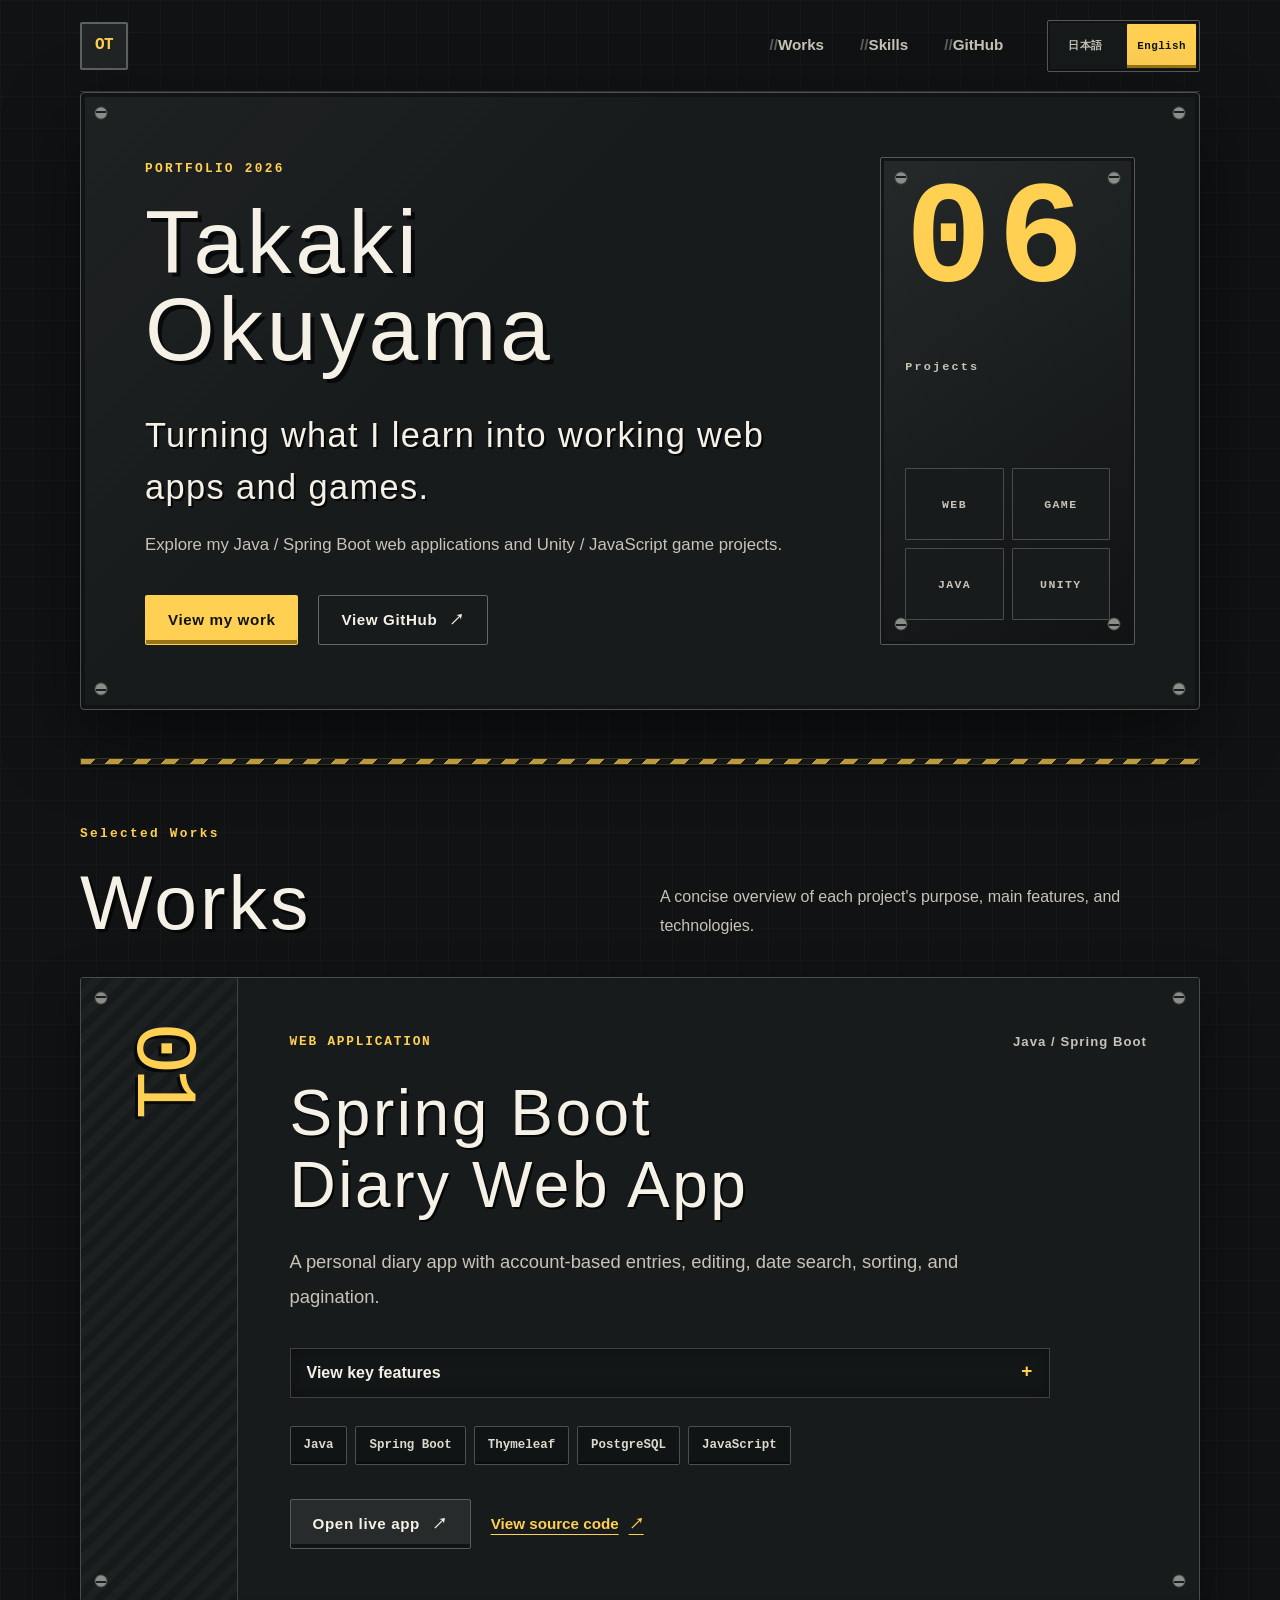
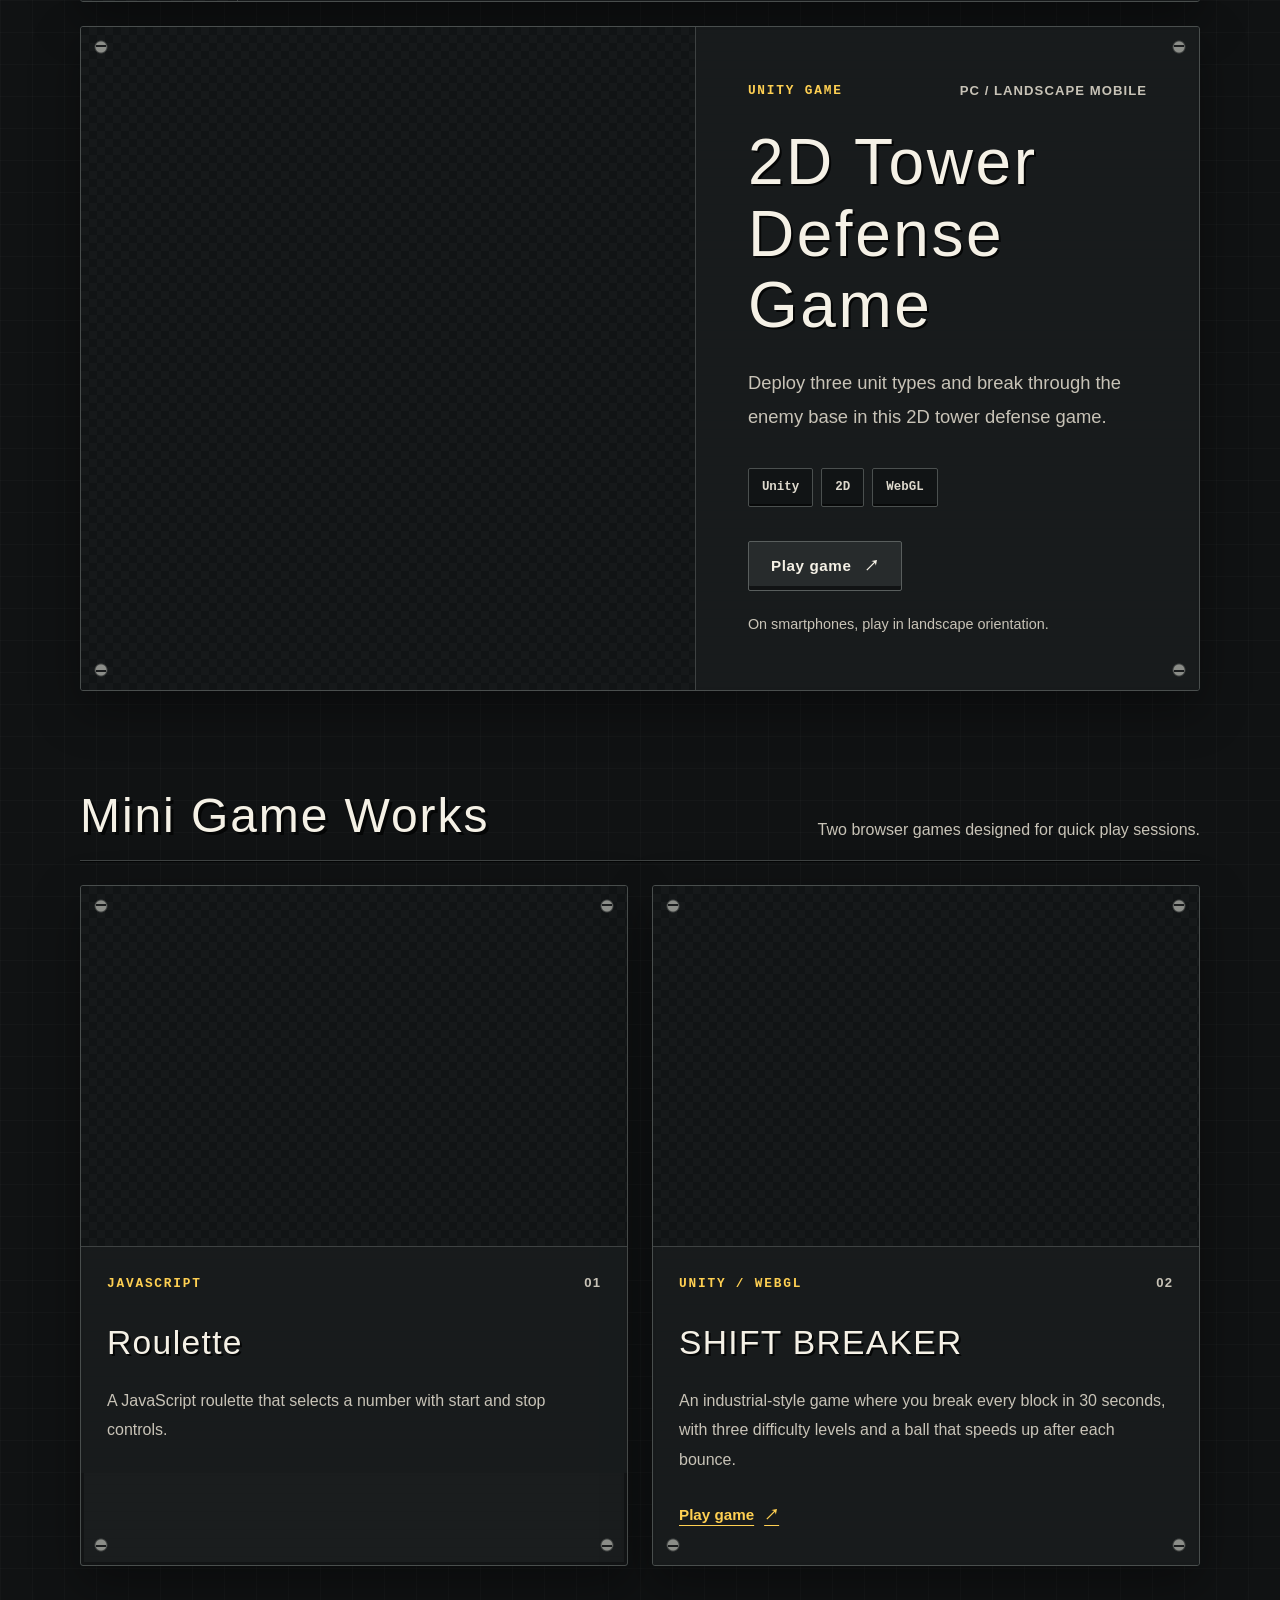
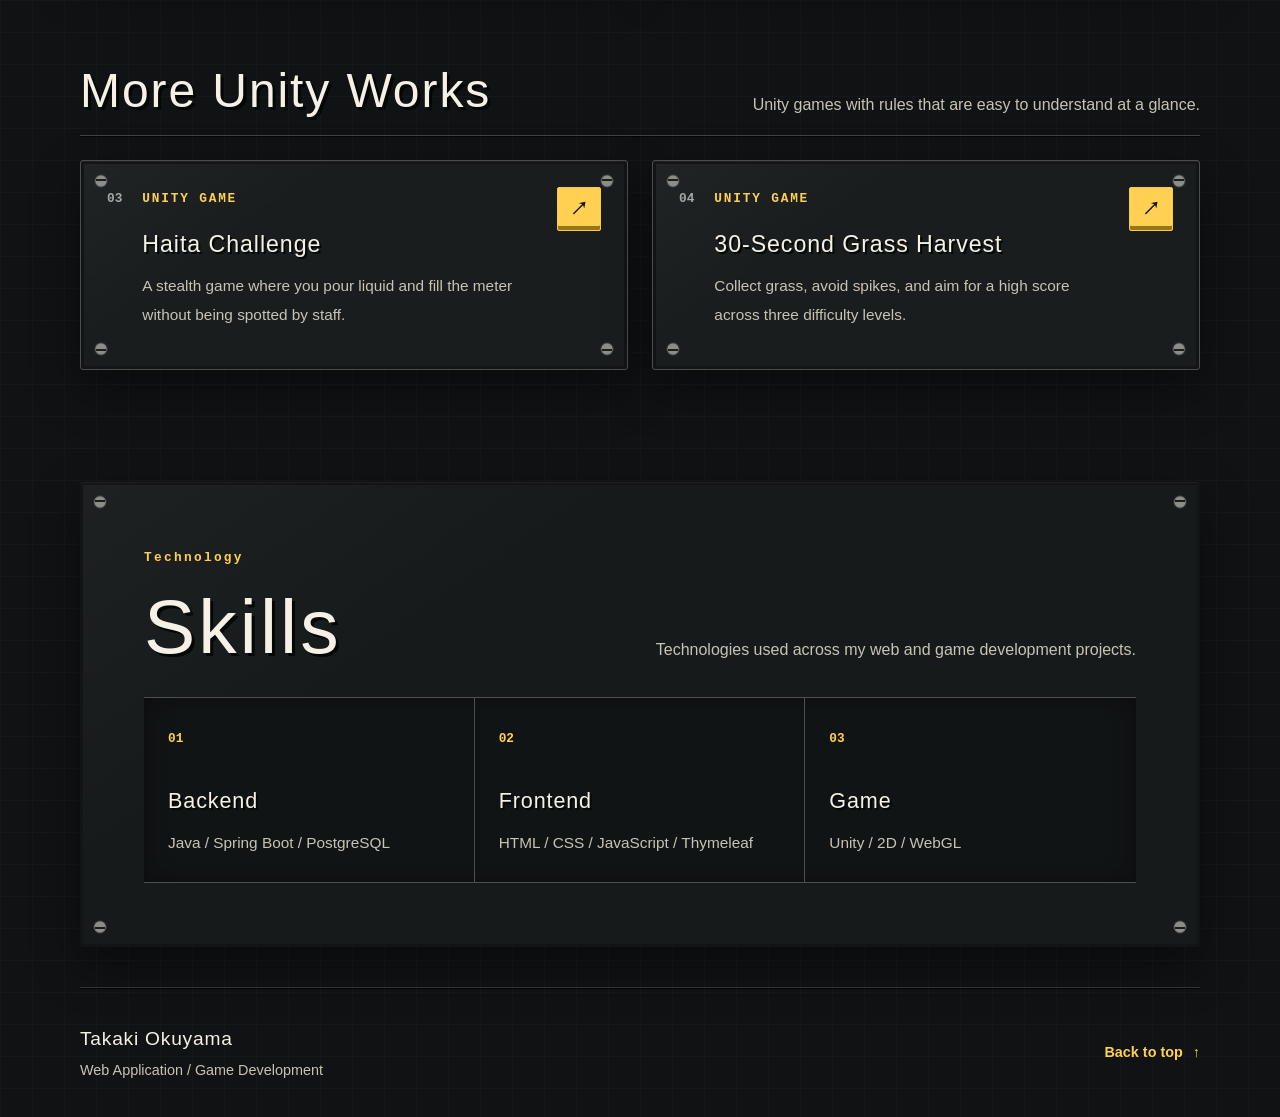
==== commit 6cba0d5a: "feat: ポートフォリオを日英対応し作品情報を更新" ====
--- a/index.html
+++ b/index.html
@@ -1,58 +1,66 @@
 <!DOCTYPE html>
-<html lang="ja">
+<html lang="ja" data-language="ja">
 <head>
     <meta charset="utf-8">
     <meta name="viewport" content="width=device-width, initial-scale=1">
-    <meta http-equiv="Content-Security-Policy" content="default-src 'self'; base-uri 'none'; object-src 'none'; script-src 'none'; style-src 'self' https://fonts.googleapis.com; font-src 'self' https://fonts.gstatic.com; img-src 'self' data:; frame-src https://www.youtube-nocookie.com; connect-src 'self' https://fonts.googleapis.com https://fonts.gstatic.com; form-action 'none'">
+    <meta http-equiv="Content-Security-Policy" content="default-src 'self'; base-uri 'none'; object-src 'none'; script-src 'self'; style-src 'self' https://fonts.googleapis.com; font-src 'self' https://fonts.gstatic.com; img-src 'self' data:; frame-src https://www.youtube-nocookie.com; connect-src 'self' https://fonts.googleapis.com https://fonts.gstatic.com; form-action 'none'">
     <meta name="referrer" content="strict-origin-when-cross-origin">
-    <meta name="theme-color" content="#10221c">
-    <meta name="description" content="奥山貴希のポートフォリオ。Java・Spring BootによるWebアプリケーションと、Unity・JavaScriptによるゲーム作品を紹介しています。">
+    <meta name="theme-color" content="#121416">
+    <meta name="description" content="奥山貴希のポートフォリオ。Java・Spring BootによるWebアプリケーションと、Unity・JavaScriptによるゲーム作品を紹介しています。" data-i18n-content="meta.description">
     <meta property="og:type" content="website">
-    <meta property="og:locale" content="ja_JP">
-    <meta property="og:title" content="奥山貴希 | Portfolio">
-    <meta property="og:description" content="Webアプリケーションとゲームの制作ポートフォリオ。">
+    <meta property="og:locale" content="ja_JP" data-i18n-content="meta.locale">
+    <meta property="og:title" content="奥山貴希 | Portfolio" data-i18n-content="meta.ogTitle">
+    <meta property="og:description" content="Webアプリケーションとゲームの制作ポートフォリオ。" data-i18n-content="meta.ogDescription">
     <meta property="og:url" content="https://okuyamatakaki.github.io/Portfolios/">
-    <meta property="og:image" content="https://okuyamatakaki.github.io/Portfolios/assets/images/og.png">
-    <meta property="og:image:alt" content="奥山貴希 Portfolio - Web Application / Game Development">
+    <meta property="og:image" content="https://okuyamatakaki.github.io/Portfolios/assets/images/og-industrial.png">
+    <meta property="og:image:alt" content="黒鉄の工場パネルをイメージした奥山貴希 Portfolio 2026" data-i18n-content="meta.imageAlt">
     <meta name="twitter:card" content="summary_large_image">
-    <meta name="twitter:title" content="奥山貴希 | Portfolio">
-    <meta name="twitter:description" content="Webアプリケーションとゲームの制作ポートフォリオ。">
-    <meta name="twitter:image" content="https://okuyamatakaki.github.io/Portfolios/assets/images/og.png">
-    <meta name="twitter:image:alt" content="奥山貴希 Portfolio - Web Application / Game Development">
-    <title>奥山貴希 | ポートフォリオ</title>
+    <meta name="twitter:title" content="奥山貴希 | Portfolio" data-i18n-content="meta.ogTitle">
+    <meta name="twitter:description" content="Webアプリケーションとゲームの制作ポートフォリオ。" data-i18n-content="meta.ogDescription">
+    <meta name="twitter:image" content="https://okuyamatakaki.github.io/Portfolios/assets/images/og-industrial.png">
+    <meta name="twitter:image:alt" content="黒鉄の工場パネルをイメージした奥山貴希 Portfolio 2026" data-i18n-content="meta.imageAlt">
+    <title data-i18n="meta.title">奥山貴希 | ポートフォリオ</title>
     <link rel="canonical" href="https://okuyamatakaki.github.io/Portfolios/">
     <link rel="icon" href="assets/images/favicon.svg" type="image/svg+xml">
     <link rel="preconnect" href="https://fonts.googleapis.com">
     <link rel="preconnect" href="https://fonts.gstatic.com" crossorigin>
-    <link href="https://fonts.googleapis.com/css2?family=M+PLUS+Rounded+1c:wght@400;500;700;800&display=swap" rel="stylesheet">
+    <link href="https://fonts.googleapis.com/css2?family=DotGothic16&amp;family=Noto+Sans+JP:wght@400;500;600;700;800;900&amp;family=Silkscreen:wght@400;700&amp;display=swap" rel="stylesheet">
     <link rel="stylesheet" href="assets/css/style.css">
+    <script src="assets/js/localization.js" defer></script>
 </head>
 <body id="top">
-    <a class="skip-link" href="#main-content">本文へ移動</a>
+    <a class="skip-link" href="#main-content" data-i18n="skip.toContent">本文へ移動</a>
     <header class="site-header">
-        <a class="site-logo" href="#top" aria-label="奥山貴希 ポートフォリオ トップへ">OT</a>
-        <nav aria-label="メインナビゲーション">
-            <a href="#works">制作物</a>
-            <a href="#skills">スキル</a>
-            <a href="https://github.com/OkuyamaTakaki" target="_blank" rel="noopener noreferrer">GitHub</a>
-        </nav>
+        <a class="site-logo" href="#top" aria-label="奥山貴希 ポートフォリオ トップへ" data-i18n-aria="a11y.siteTop">OT</a>
+        <div class="header-actions">
+            <nav aria-label="メインナビゲーション" data-i18n-aria="a11y.primaryNav">
+                <a href="#works" data-i18n="nav.works">制作物</a>
+                <a href="#skills" data-i18n="nav.skills">スキル</a>
+                <a href="https://github.com/OkuyamaTakaki" target="_blank" rel="noopener noreferrer">GitHub</a>
+            </nav>
+            <div class="language-switcher" role="group" aria-label="表示言語" data-i18n-aria="a11y.languageSwitcher">
+                <button type="button" data-language-option="ja" lang="ja" aria-pressed="true" aria-controls="main-content">日本語</button>
+                <button type="button" data-language-option="en" lang="en" aria-pressed="false" aria-controls="main-content">English</button>
+                <span class="visually-hidden" role="status" aria-live="polite" data-i18n="language.status">日本語で表示中</span>
+            </div>
+        </div>
     </header>
     <main id="main-content">
         <section class="hero" aria-labelledby="hero-title">
             <div class="hero-content">
                 <p class="eyebrow">PORTFOLIO 2026</p>
-                <h1 id="hero-title">奥山 貴希</h1>
-                <p class="hero-copy">Webアプリケーションとゲームを、<br>学びながら、動く形へ。</p>
-                <p class="hero-description">Java / Spring Bootを用いたWeb開発から、Unity・JavaScriptによるゲーム制作まで。実装した機能と制作過程が伝わる作品を掲載しています。</p>
+                <h1 id="hero-title" data-i18n="hero.name">奥山 貴希</h1>
+                <p class="hero-copy" data-i18n="hero.copy">Webアプリケーションとゲームを、学びながら、動く形へ。</p>
+                <p class="hero-description" data-i18n="hero.description">Java / Spring BootのWebアプリと、Unity・JavaScriptのゲーム作品を紹介します。</p>
                 <div class="hero-actions">
-                    <a class="button button-primary" href="#works">制作物を見る</a>
-                    <a class="button button-secondary" href="https://github.com/OkuyamaTakaki" target="_blank" rel="noopener noreferrer">GitHubを見る<span aria-hidden="true">↗</span></a>
+                    <a class="button button-primary" href="#works" data-i18n="hero.viewWorks">制作物を見る</a>
+                    <a class="button button-secondary" href="https://github.com/OkuyamaTakaki" target="_blank" rel="noopener noreferrer"><span data-i18n="hero.viewGitHub">GitHubを見る</span><span aria-hidden="true">↗</span></a>
                 </div>
             </div>
             <!-- 掲載作品数を変更した場合は、このカウントも更新する。 -->
             <div class="hero-visual" aria-hidden="true">
                 <span class="hero-number">06</span>
-                <span class="hero-label">PROJECTS</span>
+                <span class="hero-label" data-i18n="hero.projectsLabel">作品</span>
                 <div class="hero-grid">
                     <span>WEB</span>
                     <span>GAME</span>
@@ -64,10 +72,10 @@
         <section class="works-section" id="works" aria-labelledby="works-title">
             <div class="section-heading">
                 <div>
-                    <p class="eyebrow eyebrow-dark">SELECTED WORKS</p>
-                    <h2 id="works-title">制作物</h2>
-                </div>
-                <p>「何を作ったか」だけでなく、実装した機能や使用技術がひと目で分かるようにまとめています。</p>
+                    <p class="eyebrow eyebrow-dark" data-i18n="works.eyebrow">制作物</p>
+                    <h2 id="works-title" data-i18n="works.title">制作物</h2>
+                </div>
+                <p data-i18n="works.description">作品の目的・主な機能・使用技術を短くまとめています。</p>
             </div>
             <article class="project project-featured">
                 <div class="project-index" aria-hidden="true">01</div>
@@ -76,107 +84,111 @@
                         <span class="category">WEB APPLICATION</span>
                         <span>Java / Spring Boot</span>
                     </div>
-                    <h3>Spring Boot<br>日記Webアプリ</h3>
-                    <p class="project-lead">アカウントごとに日記を記録・管理できる、データベース連携のWebアプリケーションです。</p>
-                    <div class="feature-list" aria-label="主な実装機能">
-                        <div><strong>01</strong><span>ログイン</span></div>
-                        <div><strong>02</strong><span>日記の登録・編集</span></div>
-                        <div><strong>03</strong><span>DBへの保存</span></div>
-                        <div><strong>04</strong><span>入力値の検証</span></div>
-                    </div>
-                    <ul class="tech-list" aria-label="使用技術">
+                    <h3><span>Spring Boot</span><br><span data-i18n="diary.title">日記Webアプリ</span></h3>
+                    <p class="project-lead" data-i18n="diary.lead">アカウントごとに日記を登録・編集し、日付で検索できるWebアプリです。並べ替えとページ分割にも対応しています。</p>
+                    <details class="project-details">
+                        <summary><span data-i18n="diary.detailsSummary">主な機能を見る</span></summary>
+                        <div class="feature-list" aria-label="主な実装機能" data-i18n-aria="a11y.features">
+                            <div><strong>01</strong><span data-i18n="diary.featureAccount">アカウント登録・ログイン</span></div>
+                            <div><strong>02</strong><span data-i18n="diary.featureEdit">日記の登録・編集</span></div>
+                            <div><strong>03</strong><span data-i18n="diary.featureSearch">日付検索・並べ替え</span></div>
+                            <div><strong>04</strong><span data-i18n="diary.featureDatabase">DBへの永続保存</span></div>
+                        </div>
+                    </details>
+                    <ul class="tech-list" aria-label="使用技術" data-i18n-aria="a11y.technologies">
                         <li>Java</li>
                         <li>Spring Boot</li>
                         <li>Thymeleaf</li>
-                        <li>H2 Database</li>
+                        <li>PostgreSQL</li>
                         <li>JavaScript</li>
                     </ul>
                     <div class="project-links">
-                        <a class="button button-dark" href="https://springboot-diary-app.onrender.com/login" target="_blank" rel="noopener noreferrer">公開サイト<span aria-hidden="true">↗</span></a>
-                        <a class="text-link" href="https://github.com/OkuyamaTakaki/springboot-diary-app" target="_blank" rel="noopener noreferrer">ソースコードを見る<span aria-hidden="true">↗</span></a>
+                        <a class="button button-dark" href="https://springboot-diary-app.onrender.com/login" target="_blank" rel="noopener noreferrer"><span data-i18n="action.openApp">公開サイト</span><span aria-hidden="true">↗</span></a>
+                        <a class="text-link" href="https://github.com/OkuyamaTakaki/springboot-diary-app" target="_blank" rel="noopener noreferrer"><span data-i18n="action.viewSource">ソースコードを見る</span><span aria-hidden="true">↗</span></a>
                     </div>
                 </div>
             </article>
             <article class="project project-media">
                 <div class="media-frame video-frame">
                     <!-- Cookie送信を抑えるYouTubeのプライバシー強化モードを使用する。 -->
-                    <iframe src="https://www.youtube-nocookie.com/embed/KRvtM4-ouuI" title="2Dタワーディフェンスゲームの紹介動画" loading="lazy" referrerpolicy="strict-origin-when-cross-origin" allow="accelerometer; autoplay; encrypted-media; gyroscope; picture-in-picture; web-share" allowfullscreen></iframe>
+                    <iframe src="https://www.youtube-nocookie.com/embed/KRvtM4-ouuI" title="2Dタワーディフェンスゲームの紹介動画" data-i18n-title="tower.videoTitle" loading="lazy" referrerpolicy="strict-origin-when-cross-origin" allow="accelerometer; autoplay; encrypted-media; gyroscope; picture-in-picture; web-share" allowfullscreen></iframe>
                 </div>
                 <div class="project-body">
                     <div class="project-meta">
                         <span class="category">UNITY GAME</span>
-                        <span>独学約3ヶ月で制作</span>
-                    </div>
-                    <h3>2D タワー<br>ディフェンスゲーム</h3>
-                    <p class="project-lead">ユニットを配置し、迫る敵から拠点を守るブラウザゲーム。Unityの学習開始から約3ヶ月で完成・公開しました。</p>
-                    <ul class="tech-list" aria-label="使用技術">
+                        <span data-i18n="tower.devices">PC / スマホ横対応</span>
+                    </div>
+                    <h3 data-i18n="tower.title">2D タワーディフェンスゲーム</h3>
+                    <p class="project-lead" data-i18n="tower.lead">3種類のユニットを出撃させ、敵の拠点を攻め落とす2Dタワーディフェンスです。</p>
+                    <ul class="tech-list" aria-label="使用技術" data-i18n-aria="a11y.technologies">
                         <li>Unity</li>
                         <li>2D</li>
                         <li>WebGL</li>
                     </ul>
                     <div class="project-links">
-                        <a class="button button-dark" href="https://unityroom.com/games/towerdefens" target="_blank" rel="noopener noreferrer">ゲームをプレイ<span aria-hidden="true">↗</span></a>
-                    </div>
-                    <p class="project-note">PCでのプレイを推奨しています。</p>
+                        <a class="button button-dark" href="https://unityroom.com/games/towerdefens" target="_blank" rel="noopener noreferrer"><span data-i18n="action.playGame">ゲームをプレイ</span><span aria-hidden="true">↗</span></a>
+                    </div>
+                    <p class="project-note" data-i18n="tower.note">スマートフォンは横向きで遊べます。</p>
                 </div>
             </article>
-            <section class="works-group" aria-labelledby="javascript-works-title">
+            <section class="works-group" aria-labelledby="mini-game-works-title">
                 <div class="subsection-heading">
-                    <h3 id="javascript-works-title">JavaScript Works</h3>
-                    <p>ブラウザ上で動く仕組みを、基本的なJavaScriptから組み立てた作品です。</p>
+                    <h3 id="mini-game-works-title" data-i18n="mini.title">ミニゲーム作品</h3>
+                    <p data-i18n="mini.description">ブラウザで短時間から遊べる2つの作品です。</p>
                 </div>
                 <div class="project-grid">
                     <article class="project-card">
                         <div class="media-frame">
-                            <img src="assets/images/roulette.png" alt="1から16までの数字を配置したルーレット画面" loading="lazy" decoding="async" width="549" height="661">
+                            <img src="assets/images/roulette.png" alt="1から16までの数字を配置したルーレット画面" data-i18n-alt="roulette.alt" loading="lazy" decoding="async" width="549" height="661">
                         </div>
                         <div class="card-body">
                             <div class="project-meta">
                                 <span class="category">JAVASCRIPT</span>
                                 <span>01</span>
                             </div>
-                            <h4>ルーレット</h4>
-                            <p>スタート・ストップ・リセットの操作で、数字を選出するルーレットです。</p>
+                            <h4 data-i18n="roulette.title">ルーレット</h4>
+                            <p data-i18n="roulette.description">スタート・ストップで数字を選ぶ、JavaScript製のルーレットです。</p>
                         </div>
                     </article>
                     <article class="project-card">
                         <div class="media-frame media-frame-dark">
-                            <img src="assets/images/block-breaker.png" alt="色付きのブロックとボールを表示したブロック崩しゲーム画面" loading="lazy" decoding="async" width="723" height="483">
+                            <img src="assets/images/block-breaker.png" alt="色付きのブロックとボールを表示したブロック崩しゲーム画面" data-i18n-alt="shift.alt" loading="lazy" decoding="async" width="723" height="483">
                         </div>
                         <div class="card-body">
                             <div class="project-meta">
-                                <span class="category">JAVASCRIPT</span>
+                                <span class="category">UNITY / WEBGL</span>
                                 <span>02</span>
                             </div>
-                            <h4>ブロック崩しゲーム</h4>
-                            <p>キーボード操作でパドルを動かし、ボールを打ち返してブロックを崩すゲームです。</p>
+                            <h4>SHIFT BREAKER</h4>
+                            <p data-i18n="shift.description">30秒で全ブロックを壊す工場風ゲーム。3段階の難易度と、反射で加速するボールが特徴です。</p>
+                            <a class="text-link card-link" href="https://unityroom.com/games/shift-breaker-30s" target="_blank" rel="noopener noreferrer"><span data-i18n="action.playGame">ゲームをプレイ</span><span aria-hidden="true">↗</span></a>
                         </div>
                     </article>
                 </div>
             </section>
             <section class="works-group" aria-labelledby="more-unity-works-title">
                 <div class="subsection-heading">
-                    <h3 id="more-unity-works-title">More Unity Works</h3>
-                    <p>試作と公開を重ねながら、ゲーム制作の幅を広げています。</p>
+                    <h3 id="more-unity-works-title" data-i18n="more.title">その他のUnity作品</h3>
+                    <p data-i18n="more.description">ルールがひと目で分かるUnityゲームです。</p>
                 </div>
                 <div class="compact-grid">
                     <article class="compact-card">
                         <span class="compact-number" aria-hidden="true">03</span>
                         <div>
                             <p class="category">UNITY GAME</p>
-                            <h4>ハイターチャレンジ</h4>
-                            <p>Unityで制作し、ブラウザで公開しているゲーム作品です。</p>
-                        </div>
-                        <a href="https://unityroom.com/games/haitachalleng" target="_blank" rel="noopener noreferrer" aria-label="ハイターチャレンジをプレイ"><span aria-hidden="true">↗</span></a>
+                            <h4 data-i18n="haita.title">ハイターチャレンジ</h4>
+                            <p data-i18n="haita.description">職員に見つからないよう液体を注ぎ、メーターを満タンにするステルスゲームです。</p>
+                        </div>
+                        <a href="https://unityroom.com/games/haitachalleng" target="_blank" rel="noopener noreferrer" aria-label="ハイターチャレンジをプレイ" data-i18n-aria="haita.playLabel"><span aria-hidden="true">↗</span></a>
                     </article>
                     <article class="compact-card">
                         <span class="compact-number" aria-hidden="true">04</span>
                         <div>
-                            <p class="category">UNITY PROTOTYPE</p>
-                            <h4>試作タイルマップゲーム</h4>
-                            <p>タイルマップを用いたゲーム表現を試したプロトタイプです。</p>
-                        </div>
-                        <a href="https://unityroom.com/games/jinseigames" target="_blank" rel="noopener noreferrer" aria-label="試作タイルマップゲームをプレイ"><span aria-hidden="true">↗</span></a>
+                            <p class="category">UNITY GAME</p>
+                            <h4 data-i18n="grass.title">30秒 草収穫ゲーム</h4>
+                            <p data-i18n="grass.description">草を集め、とげを避けて高得点を狙うゲーム。3段階の難易度を選べます。</p>
+                        </div>
+                        <a href="https://unityroom.com/games/jinseigames" target="_blank" rel="noopener noreferrer" aria-label="30秒 草収穫ゲームをプレイ" data-i18n-aria="grass.playLabel"><span aria-hidden="true">↗</span></a>
                     </article>
                 </div>
             </section>
@@ -184,25 +196,25 @@
         <section class="skills-section" id="skills" aria-labelledby="skills-title">
             <div class="section-heading">
                 <div>
-                    <p class="eyebrow">TECHNOLOGY</p>
-                    <h2 id="skills-title">使用技術</h2>
-                </div>
-                <p>Webアプリケーションとゲーム、両方の制作を通じて実装力を磨いています。</p>
+                    <p class="eyebrow" data-i18n="skills.eyebrow">技術</p>
+                    <h2 id="skills-title" data-i18n="skills.title">使用技術</h2>
+                </div>
+                <p data-i18n="skills.description">Web開発とゲーム制作で使用した技術です。</p>
             </div>
             <div class="skills-grid">
                 <article>
                     <span aria-hidden="true">01</span>
-                    <h3>Backend</h3>
-                    <p>Java / Spring Boot / H2 Database</p>
+                    <h3 data-i18n="skills.backend">バックエンド</h3>
+                    <p>Java / Spring Boot / PostgreSQL</p>
                 </article>
                 <article>
                     <span aria-hidden="true">02</span>
-                    <h3>Frontend</h3>
+                    <h3 data-i18n="skills.frontend">フロントエンド</h3>
                     <p>HTML / CSS / JavaScript / Thymeleaf</p>
                 </article>
                 <article>
                     <span aria-hidden="true">03</span>
-                    <h3>Game</h3>
+                    <h3 data-i18n="skills.game">ゲーム</h3>
                     <p>Unity / 2D / WebGL</p>
                 </article>
             </div>
@@ -210,10 +222,10 @@
     </main>
     <footer>
         <div>
-            <p class="footer-name">奥山 貴希</p>
-            <p>Web Application / Game Development</p>
+            <p class="footer-name" data-i18n="footer.name">奥山 貴希</p>
+            <p data-i18n="footer.tagline">Webアプリケーション / ゲーム開発</p>
         </div>
-        <a href="#top">ページ上部へ<span aria-hidden="true">↑</span></a>
+        <a href="#top"><span data-i18n="footer.toTop">ページ上部へ</span><span aria-hidden="true">↑</span></a>
     </footer>
 </body>
 </html>
--- a/assets/css/style.css
+++ b/assets/css/style.css
@@ -1,15 +1,17 @@
 /* 色・余白・共通幅を変数にまとめ、デザイン変更時の修正漏れを防ぐ。 */
 :root {
-    --color-ink: #10221c;
-    --color-ink-soft: #1b3029;
-    --color-muted: #586660;
-    --color-surface: #ffffff;
-    --color-background: #f3f5ef;
-    --color-accent: #c9f45d;
-    --color-accent-dark: #a8d638;
-    --color-line: #d8dfd5;
-    --shadow-card: 0 18px 60px rgb(16 34 28 / 8%);
-    --font-sans: "M PLUS Rounded 1c", "Yu Gothic", "Hiragino Kaku Gothic ProN", sans-serif;
+    --color-ink: #f5f1e6;
+    --color-ink-soft: #2c3031;
+    --color-muted: #c8c3b7;
+    --color-surface: #1a1d1e;
+    --color-background: #101213;
+    --color-accent: #ffd052;
+    --color-accent-dark: #ffdc6f;
+    --color-line: #3e4242;
+    --shadow-card: 0 18px 48px rgb(0 0 0 / 38%), inset 0 1px 0 rgb(255 255 255 / 5%);
+    --font-sans: "Noto Sans JP", "Yu Gothic UI", "Yu Gothic", "Hiragino Kaku Gothic ProN", sans-serif;
+    --font-display: "DotGothic16", "Noto Sans JP", "Yu Gothic", sans-serif;
+    --font-pixel: "Silkscreen", "Noto Sans JP", monospace;
     --content-width: 1120px;
 }
 
@@ -26,11 +28,22 @@
 
 body {
     margin: 0;
-    background: var(--color-background);
+    background-color: var(--color-background);
+    background-image:
+        linear-gradient(rgb(255 255 255 / 2%) 1px, transparent 1px),
+        linear-gradient(90deg, rgb(255 255 255 / 2%) 1px, transparent 1px);
+    background-size: 32px 32px;
     color: var(--color-ink);
     font-family: var(--font-sans);
-    line-height: 1.75;
+    font-weight: 500;
+    line-height: 1.85;
     -webkit-font-smoothing: antialiased;
+    text-rendering: optimizeLegibility;
+}
+
+::selection {
+    background: var(--color-accent);
+    color: #111;
 }
 
 img,
@@ -74,6 +87,18 @@
     transform: translateY(0);
 }
 
+.visually-hidden {
+    position: absolute;
+    width: 1px;
+    height: 1px;
+    padding: 0;
+    margin: -1px;
+    overflow: hidden;
+    clip: rect(0 0 0 0);
+    white-space: nowrap;
+    border: 0;
+}
+
 /* 主要セクションの表示幅を揃え、ページ全体の基準線を統一する。 */
 .site-header,
 .hero,
@@ -92,13 +117,21 @@
     justify-content: space-between;
 }
 
+.header-actions {
+    display: flex;
+    align-items: center;
+    gap: clamp(22px, 4vw, 44px);
+}
+
 .site-logo {
     display: grid;
     width: 48px;
     height: 48px;
-    border-radius: 50%;
-    background: var(--color-ink);
-    color: var(--color-surface);
+    border: 2px solid #5d6261;
+    border-radius: 2px;
+    background: #202425;
+    color: var(--color-accent);
+    font-family: var(--font-pixel);
     font-weight: 800;
     letter-spacing: -0.04em;
     place-items: center;
@@ -112,27 +145,104 @@
 }
 
 .site-header nav a {
-    color: var(--color-muted);
-    font-size: 0.9rem;
+    display: inline-flex;
+    min-height: 44px;
+    align-items: center;
+    color: var(--color-muted);
+    font-size: 0.95rem;
     font-weight: 700;
     text-decoration: none;
     transition: color 180ms ease;
 }
 
+.site-header nav a::before {
+    content: "// ";
+    color: #5d6261;
+}
+
 .site-header nav a:hover {
     color: var(--color-ink);
 }
 
+.language-switcher {
+    display: inline-flex;
+    gap: 8px;
+    padding: 3px;
+    border: 1px solid #555a59;
+    border-radius: 2px;
+    background: #171a1b;
+    box-shadow: inset 0 0 0 2px #101213;
+}
+
+.language-switcher button {
+    min-width: 68px;
+    min-height: 44px;
+    padding: 0 10px;
+    border: 0;
+    border-radius: 1px;
+    background: transparent;
+    color: var(--color-muted);
+    cursor: pointer;
+    font-family: var(--font-pixel);
+    font-size: 0.68rem;
+    font-weight: 700;
+    letter-spacing: 0.04em;
+}
+
+.language-switcher button:hover {
+    color: var(--color-ink);
+}
+
+.language-switcher button.is-active {
+    background: var(--color-accent);
+    color: #111314;
+    box-shadow: inset 0 -3px 0 #9a7513;
+}
+
+.language-switcher button:focus-visible,
+.project-details summary:focus-visible {
+    outline: 3px solid var(--color-accent-dark);
+    outline-offset: 3px;
+}
+
 .hero {
-    display: grid;
-    min-height: 620px;
+    position: relative;
+    display: grid;
+    min-height: 560px;
     grid-template-columns: minmax(0, 1.45fr) minmax(250px, 0.55fr);
-    gap: clamp(36px, 8vw, 96px);
+    gap: clamp(32px, 6vw, 64px);
     align-items: stretch;
-    padding: clamp(48px, 8vw, 88px);
-    border-radius: 32px;
-    background: var(--color-ink);
-    color: var(--color-surface);
+    padding: clamp(40px, 6vw, 64px);
+    border: 1px solid #4c5150;
+    border-radius: 4px;
+    background:
+        linear-gradient(135deg, rgb(255 255 255 / 3%), transparent 36%),
+        repeating-linear-gradient(0deg, transparent 0 7px, rgb(0 0 0 / 8%) 8px),
+        #181b1c;
+    color: var(--color-ink);
+    box-shadow: 0 28px 80px rgb(0 0 0 / 46%), inset 0 0 0 4px #111415;
+}
+
+.hero::before,
+.hero-visual::before,
+.project::before,
+.project-card::before,
+.compact-card::before,
+.skills-section::before {
+    position: absolute;
+    z-index: 4;
+    inset: 0;
+    background:
+        linear-gradient(#1b1d1e, #1b1d1e) 15px 18px / 10px 2px no-repeat,
+        linear-gradient(#1b1d1e, #1b1d1e) calc(100% - 15px) 18px / 10px 2px no-repeat,
+        linear-gradient(#1b1d1e, #1b1d1e) 15px calc(100% - 18px) / 10px 2px no-repeat,
+        linear-gradient(#1b1d1e, #1b1d1e) calc(100% - 15px) calc(100% - 18px) / 10px 2px no-repeat,
+        radial-gradient(circle, #8b8d88 0 5px, #3f4241 6px, transparent 7px) 13px 13px / 14px 14px no-repeat,
+        radial-gradient(circle, #8b8d88 0 5px, #3f4241 6px, transparent 7px) calc(100% - 13px) 13px / 14px 14px no-repeat,
+        radial-gradient(circle, #8b8d88 0 5px, #3f4241 6px, transparent 7px) 13px calc(100% - 13px) / 14px 14px no-repeat,
+        radial-gradient(circle, #8b8d88 0 5px, #3f4241 6px, transparent 7px) calc(100% - 13px) calc(100% - 13px) / 14px 14px no-repeat;
+    content: "";
+    pointer-events: none;
 }
 
 .hero-content {
@@ -142,8 +252,9 @@
 .eyebrow {
     margin-bottom: 18px;
     color: var(--color-accent);
-    font-size: 0.76rem;
-    font-weight: 800;
+    font-size: 0.8rem;
+    font-family: var(--font-pixel);
+    font-weight: 700;
     letter-spacing: 0.18em;
 }
 
@@ -154,9 +265,10 @@
 .hero h1 {
     margin-bottom: 0;
     font-size: clamp(3.5rem, 8.5vw, 7rem);
-    font-weight: 800;
+    font-weight: 400;
     line-height: 0.98;
-    letter-spacing: -0.07em;
+    letter-spacing: 0.02em;
+    text-shadow: 4px 4px 0 #08090a;
 }
 
 .hero-copy {
@@ -170,8 +282,9 @@
 .hero-description {
     max-width: 660px;
     margin-bottom: 0;
-    color: #c7d1cc;
-    font-size: 1rem;
+    color: var(--color-muted);
+    font-size: 1.05rem;
+    line-height: 1.9;
 }
 
 .hero-actions,
@@ -191,9 +304,11 @@
     gap: 12px;
     padding: 0 22px;
     border: 1px solid transparent;
-    border-radius: 999px;
-    font-size: 0.92rem;
+    border-radius: 2px;
+    font-family: var(--font-sans);
+    font-size: 0.95rem;
     font-weight: 800;
+    letter-spacing: 0.04em;
     text-decoration: none;
     transition: background-color 180ms ease, border-color 180ms ease, transform 180ms ease;
 }
@@ -204,16 +319,17 @@
 
 .button-primary {
     background: var(--color-accent);
-    color: var(--color-ink);
+    color: #111314;
+    box-shadow: inset 0 -4px 0 #9a7513;
 }
 
 .button-primary:hover {
-    background: #d7ff74;
+    background: #ffd34d;
 }
 
 .button-secondary {
-    border-color: #607169;
-    color: var(--color-surface);
+    border-color: #646866;
+    color: var(--color-ink);
 }
 
 .button-secondary:hover {
@@ -231,28 +347,32 @@
 }
 
 .hero-visual {
+    position: relative;
     display: flex;
     min-width: 0;
     flex-direction: column;
     justify-content: space-between;
     padding: 24px;
-    border: 1px solid #40534b;
-    border-radius: 22px;
-    background: linear-gradient(145deg, #193128 0%, #0d1c17 100%);
+    border: 1px solid #555a59;
+    border-radius: 2px;
+    background: linear-gradient(145deg, #25292a 0%, #101213 100%);
+    box-shadow: inset 0 0 0 3px #121415;
 }
 
 .hero-number {
     color: var(--color-accent);
     font-size: clamp(5rem, 12vw, 9rem);
-    font-weight: 800;
+    font-family: var(--font-pixel);
+    font-weight: 700;
     line-height: 0.85;
-    letter-spacing: -0.09em;
+    letter-spacing: 0.04em;
 }
 
 .hero-label {
     margin-top: 12px;
-    color: #95a69e;
-    font-size: 0.68rem;
+    color: var(--color-muted);
+    font-family: var(--font-pixel);
+    font-size: 0.74rem;
     font-weight: 700;
     letter-spacing: 0.18em;
 }
@@ -267,25 +387,27 @@
 .hero-grid span {
     display: grid;
     min-height: 72px;
-    border: 1px solid #3a4e45;
-    border-radius: 10px;
-    color: #9fafa7;
-    font-size: 0.64rem;
+    border: 1px solid #484d4c;
+    border-radius: 1px;
+    background: #181b1c;
+    color: var(--color-muted);
+    font-family: var(--font-pixel);
+    font-size: 0.72rem;
     font-weight: 800;
     letter-spacing: 0.12em;
     place-items: center;
 }
 
 .works-section {
-    padding: clamp(96px, 12vw, 150px) 0;
+    padding: clamp(72px, 9vw, 112px) 0;
 }
 
 .section-heading {
     display: grid;
     grid-template-columns: minmax(240px, 0.85fr) minmax(280px, 1.15fr);
-    gap: 48px;
+    gap: 32px;
     align-items: end;
-    margin-bottom: 56px;
+    margin-bottom: 36px;
 }
 
 .section-heading h2 {
@@ -304,7 +426,7 @@
 
 .project {
     overflow: hidden;
-    margin-bottom: 32px;
+    margin-bottom: 24px;
     border: 1px solid var(--color-line);
     border-radius: 28px;
     background: var(--color-surface);
@@ -329,7 +451,7 @@
 
 .project-body {
     min-width: 0;
-    padding: clamp(32px, 6vw, 68px);
+    padding: clamp(28px, 5vw, 52px);
 }
 
 .project-meta {
@@ -338,8 +460,8 @@
     justify-content: space-between;
     gap: 16px;
     margin-bottom: 24px;
-    color: #7a8881;
-    font-size: 0.72rem;
+    color: var(--color-muted);
+    font-size: 0.82rem;
     font-weight: 700;
     letter-spacing: 0.08em;
 }
@@ -347,7 +469,7 @@
 .category {
     margin: 0;
     color: #5e770f;
-    font-size: 0.7rem;
+    font-size: 0.8rem;
     font-weight: 800;
     letter-spacing: 0.14em;
 }
@@ -384,10 +506,10 @@
 
 .feature-list div {
     display: flex;
-    min-height: 110px;
+    min-height: 88px;
     flex-direction: column;
     justify-content: space-between;
-    padding: 18px;
+    padding: 14px;
     border-right: 1px solid var(--color-line);
 }
 
@@ -396,14 +518,60 @@
 }
 
 .feature-list strong {
-    color: #8a9790;
-    font-size: 0.7rem;
+    color: var(--color-muted);
+    font-size: 0.78rem;
     letter-spacing: 0.1em;
 }
 
 .feature-list span {
-    font-size: 0.88rem;
+    font-size: 0.95rem;
     font-weight: 700;
+}
+
+.project-details {
+    max-width: 760px;
+    margin: 0 0 28px;
+    border: 1px solid var(--color-line);
+    background: #141718;
+    box-shadow: inset 0 0 18px rgb(0 0 0 / 35%);
+}
+
+.project-details summary {
+    display: flex;
+    min-height: 48px;
+    align-items: center;
+    justify-content: space-between;
+    gap: 16px;
+    padding: 0 16px;
+    color: var(--color-ink);
+    cursor: pointer;
+    font-weight: 800;
+    list-style: none;
+}
+
+.project-details summary::-webkit-details-marker {
+    display: none;
+}
+
+.project-details summary::after {
+    color: var(--color-accent);
+    content: "+";
+    font-family: var(--font-pixel);
+    font-size: 1.2rem;
+}
+
+.project-details[open] summary {
+    border-bottom: 1px solid var(--color-line);
+}
+
+.project-details[open] summary::after {
+    content: "−";
+}
+
+.project-details .feature-list {
+    margin-bottom: 0;
+    border-top: 0;
+    border-bottom: 0;
 }
 
 .tech-list {
@@ -421,15 +589,16 @@
     border-radius: 999px;
     background: #f8faf6;
     color: #52615a;
-    font-size: 0.74rem;
+    font-size: 0.78rem;
     font-weight: 700;
 }
 
 .text-link {
     display: inline-flex;
+    min-height: 44px;
     align-items: center;
     gap: 10px;
-    font-size: 0.9rem;
+    font-size: 0.95rem;
     font-weight: 800;
     text-underline-offset: 5px;
 }
@@ -457,17 +626,17 @@
 
 .project-note {
     margin: 20px 0 0;
-    color: #7b8781;
-    font-size: 0.78rem;
+    color: var(--color-muted);
+    font-size: 0.9rem;
 }
 
 .subsection-heading {
     display: grid;
     grid-template-columns: minmax(240px, 0.85fr) minmax(280px, 1.15fr);
-    gap: 48px;
+    gap: 32px;
     align-items: end;
-    margin: clamp(92px, 12vw, 140px) 0 32px;
-    padding-bottom: 20px;
+    margin: clamp(68px, 9vw, 96px) 0 24px;
+    padding-bottom: 16px;
     border-bottom: 1px solid var(--color-line);
 }
 
@@ -483,7 +652,7 @@
     margin-bottom: 0;
     justify-self: end;
     color: var(--color-muted);
-    font-size: 0.9rem;
+    font-size: 1rem;
 }
 
 .project-grid {
@@ -523,7 +692,7 @@
 }
 
 .card-body {
-    padding: 28px 30px 34px;
+    padding: 24px 26px 28px;
 }
 
 .card-body .project-meta {
@@ -538,7 +707,11 @@
 .project-card p {
     margin-bottom: 0;
     color: var(--color-muted);
-    font-size: 0.9rem;
+    font-size: 1rem;
+}
+
+.card-link {
+    margin-top: 18px;
 }
 
 .compact-grid {
@@ -549,11 +722,11 @@
 
 .compact-card {
     display: grid;
-    min-height: 250px;
+    min-height: 210px;
     grid-template-columns: auto minmax(0, 1fr) auto;
-    gap: 24px;
+    gap: 20px;
     align-items: start;
-    padding: 30px;
+    padding: 26px;
     border: 1px solid var(--color-line);
     border-radius: 22px;
     background: var(--color-surface);
@@ -561,7 +734,7 @@
 
 .compact-number {
     color: #a1aaa5;
-    font-size: 0.75rem;
+    font-size: 0.8rem;
     font-weight: 800;
 }
 
@@ -574,7 +747,7 @@
 .compact-card div > p:last-child {
     margin-bottom: 0;
     color: var(--color-muted);
-    font-size: 0.86rem;
+    font-size: 0.96rem;
 }
 
 .compact-card > a {
@@ -597,14 +770,14 @@
 
 .skills-section {
     margin-bottom: 40px;
-    padding: clamp(48px, 8vw, 80px);
+    padding: clamp(40px, 6vw, 64px);
     border-radius: 30px;
     background: var(--color-ink);
     color: var(--color-surface);
 }
 
 .skills-section .section-heading {
-    margin-bottom: 48px;
+    margin-bottom: 32px;
 }
 
 .skills-section .section-heading > p {
@@ -619,7 +792,7 @@
 }
 
 .skills-grid article {
-    min-height: 190px;
+    min-height: 160px;
     padding: 24px;
     border-right: 1px solid #42534c;
 }
@@ -630,29 +803,29 @@
 
 .skills-grid span {
     color: var(--color-accent);
-    font-size: 0.72rem;
+    font-size: 0.8rem;
     font-weight: 800;
 }
 
 .skills-grid h3 {
-    margin: 46px 0 8px;
+    margin: 30px 0 8px;
     font-size: 1.35rem;
 }
 
 .skills-grid p {
     margin-bottom: 0;
-    color: #aebdb5;
-    font-size: 0.84rem;
+    color: var(--color-muted);
+    font-size: 0.96rem;
 }
 
 footer {
     display: flex;
-    min-height: 170px;
+    min-height: 130px;
     align-items: center;
     justify-content: space-between;
     gap: 32px;
     color: var(--color-muted);
-    font-size: 0.82rem;
+    font-size: 0.9rem;
 }
 
 footer p {
@@ -667,10 +840,269 @@
 
 footer a {
     display: inline-flex;
+    min-height: 44px;
     align-items: center;
     gap: 10px;
     font-weight: 800;
     text-decoration: none;
+}
+
+/*
+ * INDUSTRIAL SKIN
+ * カラム数・幅・余白は保ったまま、表面の材質と文字表現だけを工場設備風にする。
+ */
+.site-header {
+    border-bottom: 1px solid #343838;
+    box-shadow: 0 1px 0 #050606;
+}
+
+.category,
+.hero-label,
+.skills-grid span,
+.compact-number {
+    font-family: var(--font-pixel);
+}
+
+.site-header nav a:hover,
+.text-link,
+footer a {
+    color: var(--color-accent);
+}
+
+.hero h1,
+.hero-copy,
+.section-heading h2,
+.project h3,
+.subsection-heading h3,
+.project-card h4,
+.compact-card h4,
+.skills-grid h3,
+.footer-name {
+    font-family: var(--font-display);
+    font-weight: 400;
+    letter-spacing: 0.04em;
+}
+
+html[lang="en"] .hero h1,
+html[lang="en"] .project h3,
+html[lang="en"] .project-card h4,
+html[lang="en"] .compact-card h4 {
+    overflow-wrap: anywhere;
+    text-wrap: balance;
+}
+
+html[lang="en"] .hero h1 {
+    font-size: clamp(3.2rem, 7vw, 6.2rem);
+}
+
+html[lang="en"] .project h3 {
+    font-size: clamp(2.4rem, 5vw, 4.2rem);
+}
+
+.hero-copy {
+    text-shadow: 2px 2px 0 #050606;
+}
+
+.eyebrow-dark,
+.category {
+    color: var(--color-accent);
+}
+
+.button-dark {
+    border-color: #595e5d;
+    background: #272b2c;
+    color: var(--color-ink);
+    box-shadow: inset 0 -4px 0 #111314;
+}
+
+.button-dark:hover {
+    background: #34393a;
+}
+
+.works-section {
+    position: relative;
+}
+
+.works-section::before {
+    position: absolute;
+    top: 48px;
+    right: 0;
+    left: 0;
+    height: 7px;
+    border: 1px solid #4a421f;
+    background: repeating-linear-gradient(135deg, var(--color-accent) 0 10px, #17191a 10px 20px);
+    box-shadow: 0 2px 0 #050606;
+    content: "";
+    opacity: 0.72;
+}
+
+.section-heading h2,
+.subsection-heading h3 {
+    color: var(--color-ink);
+    text-shadow: 3px 3px 0 #050606;
+}
+
+.section-heading > p,
+.subsection-heading p,
+.project-lead,
+.project-card p,
+.compact-card div > p:last-child {
+    color: var(--color-muted);
+}
+
+.project,
+.project-card,
+.compact-card,
+.skills-section {
+    position: relative;
+    border-color: #494e4d;
+    border-radius: 3px;
+    background-color: var(--color-surface);
+    background-image:
+        linear-gradient(145deg, rgb(255 255 255 / 3%), transparent 32%),
+        repeating-linear-gradient(0deg, transparent 0 8px, rgb(0 0 0 / 7%) 9px);
+    box-shadow: var(--shadow-card), inset 0 0 0 3px #121415;
+}
+
+.project:hover,
+.project-card:hover,
+.compact-card:hover {
+    border-color: #666b69;
+}
+
+.project-index {
+    border-color: var(--color-line);
+    background:
+        repeating-linear-gradient(135deg, #171a1b 0 8px, #1d2021 8px 16px);
+    color: var(--color-accent);
+    font-family: var(--font-pixel);
+    font-weight: 400;
+    text-shadow: 3px 3px 0 #080909;
+}
+
+.project-body,
+.card-body {
+    position: relative;
+    z-index: 1;
+    background: rgb(24 27 28 / 90%);
+}
+
+.project-meta {
+    color: var(--color-muted);
+}
+
+.project h3,
+.project-card h4,
+.compact-card h4 {
+    color: var(--color-ink);
+    text-shadow: 2px 2px 0 #050606;
+}
+
+.feature-list {
+    border-color: var(--color-line);
+    background: #141718;
+    box-shadow: inset 0 0 18px rgb(0 0 0 / 35%);
+}
+
+.feature-list div {
+    border-color: var(--color-line);
+}
+
+.feature-list strong {
+    color: var(--color-accent);
+    font-family: var(--font-pixel);
+}
+
+.tech-list li {
+    border-color: #4b504f;
+    border-radius: 2px;
+    background: #111415;
+    color: #ded9cd;
+    font-family: var(--font-pixel);
+    box-shadow: inset 0 -2px 0 #080909;
+}
+
+.text-link {
+    font-family: var(--font-sans);
+}
+
+.media-frame {
+    border-color: #444948;
+    background-color: #111415;
+    background-image:
+        linear-gradient(45deg, rgb(255 255 255 / 2%) 25%, transparent 25%),
+        linear-gradient(-45deg, rgb(255 255 255 / 2%) 25%, transparent 25%),
+        linear-gradient(45deg, transparent 75%, rgb(255 255 255 / 2%) 75%),
+        linear-gradient(-45deg, transparent 75%, rgb(255 255 255 / 2%) 75%);
+    background-position: 0 0, 0 8px, 8px -8px, -8px 0;
+    background-size: 16px 16px;
+}
+
+.video-frame {
+    border-right: 1px solid var(--color-line);
+}
+
+.subsection-heading {
+    border-color: var(--color-line);
+    box-shadow: 0 1px 0 #050606;
+}
+
+.card-body {
+    border-top: 1px solid var(--color-line);
+}
+
+.compact-card {
+    background-color: #1a1d1e;
+}
+
+.compact-card > a {
+    border: 1px solid #f5cc4e;
+    border-radius: 2px;
+    background: var(--color-accent);
+    color: #111314;
+    box-shadow: inset 0 -4px 0 #9a7513;
+}
+
+.compact-card > a:hover {
+    background: #ffd34d;
+}
+
+.skills-section {
+    background-color: #171a1b;
+    color: var(--color-ink);
+}
+
+.skills-section .section-heading > p {
+    color: var(--color-muted);
+}
+
+.skills-grid {
+    border-color: #4b504f;
+    background: #111415;
+    box-shadow: inset 0 0 22px rgb(0 0 0 / 42%);
+}
+
+.skills-grid article {
+    border-color: #4b504f;
+}
+
+.skills-grid h3 {
+    color: var(--color-ink);
+    text-shadow: 2px 2px 0 #050606;
+}
+
+.skills-grid p {
+    color: var(--color-muted);
+}
+
+footer {
+    border-top: 1px solid #343838;
+    color: var(--color-muted);
+    box-shadow: inset 0 1px 0 #050606;
+}
+
+.footer-name {
+    color: var(--color-ink);
 }
 
 /* 文字が窮屈になる前に2カラムを解除し、タブレットでも可読性を保つ。 */
@@ -717,29 +1149,48 @@
     }
 
     .site-header {
-        min-height: 76px;
+        display: grid;
+        min-height: 0;
+        grid-template-columns: auto 1fr;
+        gap: 10px 16px;
+        padding: 12px 0;
+    }
+
+    .header-actions {
+        display: contents;
     }
 
     .site-header nav {
-        gap: 14px;
+        grid-row: 2;
+        grid-column: 1 / -1;
+        justify-content: space-between;
+        gap: 12px;
+        padding-bottom: 8px;
     }
 
     .site-header nav a {
-        font-size: 0.78rem;
-    }
-
-    .site-header nav a:nth-child(2) {
-        display: none;
+        font-size: 0.82rem;
+    }
+
+    .language-switcher {
+        grid-row: 1;
+        grid-column: 2;
+        justify-self: end;
     }
 
     .hero {
         gap: 40px;
         padding: 42px 24px 24px;
-        border-radius: 22px;
+        border-radius: 3px;
     }
 
     .hero h1 {
-        font-size: clamp(3.2rem, 17vw, 5rem);
+        font-size: clamp(2.75rem, 14vw, 4rem);
+        letter-spacing: 0.02em;
+    }
+
+    html[lang="en"] .hero h1 {
+        font-size: clamp(2.35rem, 10vw, 3.4rem);
     }
 
     .hero-copy br {
@@ -790,8 +1241,22 @@
     }
 
     .feature-list div {
-        min-height: 96px;
+        min-height: 82px;
         padding: 14px;
+    }
+
+    .project-details .feature-list {
+        grid-template-columns: 1fr;
+    }
+
+    .project-details .feature-list div,
+    .project-details .feature-list div:nth-child(2) {
+        border-right: 0;
+        border-bottom: 1px solid var(--color-line);
+    }
+
+    .project-details .feature-list div:last-child {
+        border-bottom: 0;
     }
 
     .project-links {
@@ -821,13 +1286,13 @@
 
     .skills-section {
         padding: 44px 24px;
-        border-radius: 22px;
+        border-radius: 3px;
     }
 
     .skills-grid article {
         min-height: 150px;
         border-right: 0;
-        border-bottom: 1px solid #42534c;
+        border-bottom: 1px solid var(--color-line);
     }
 
     .skills-grid article:last-child {
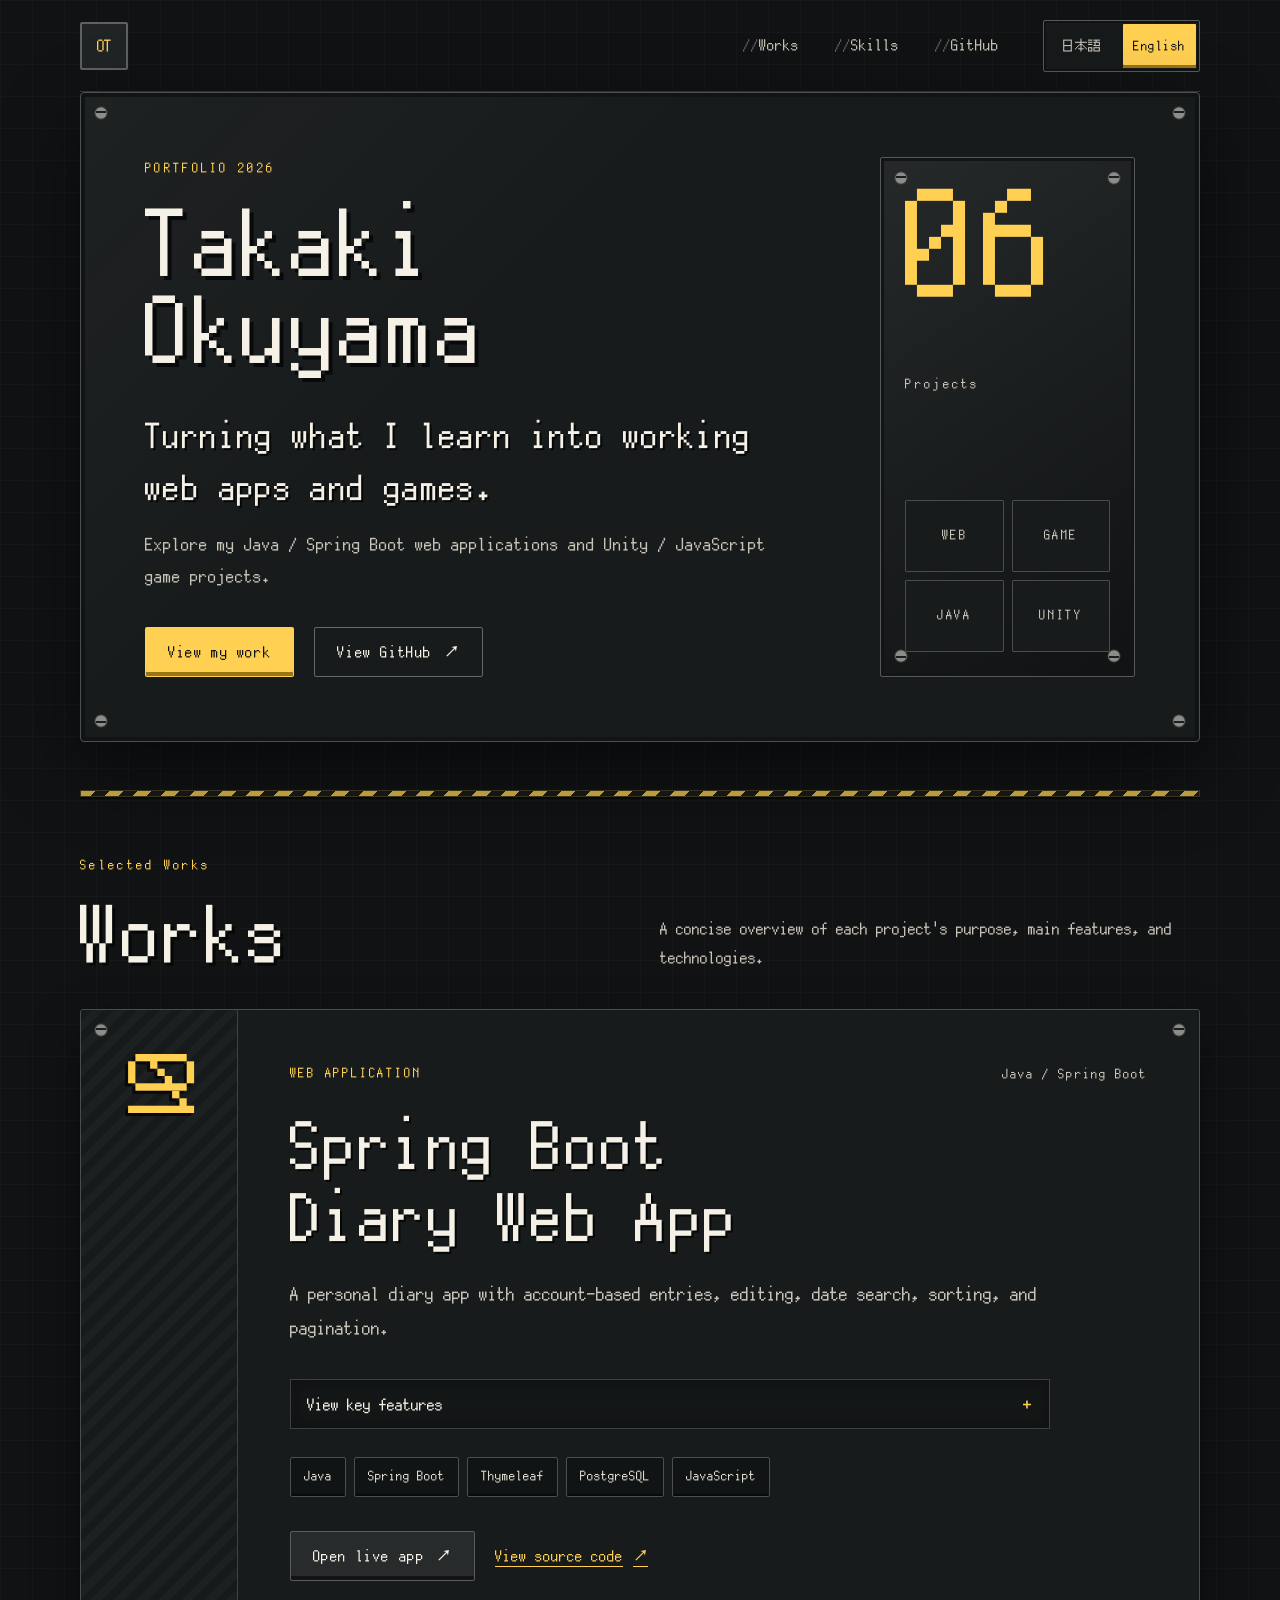
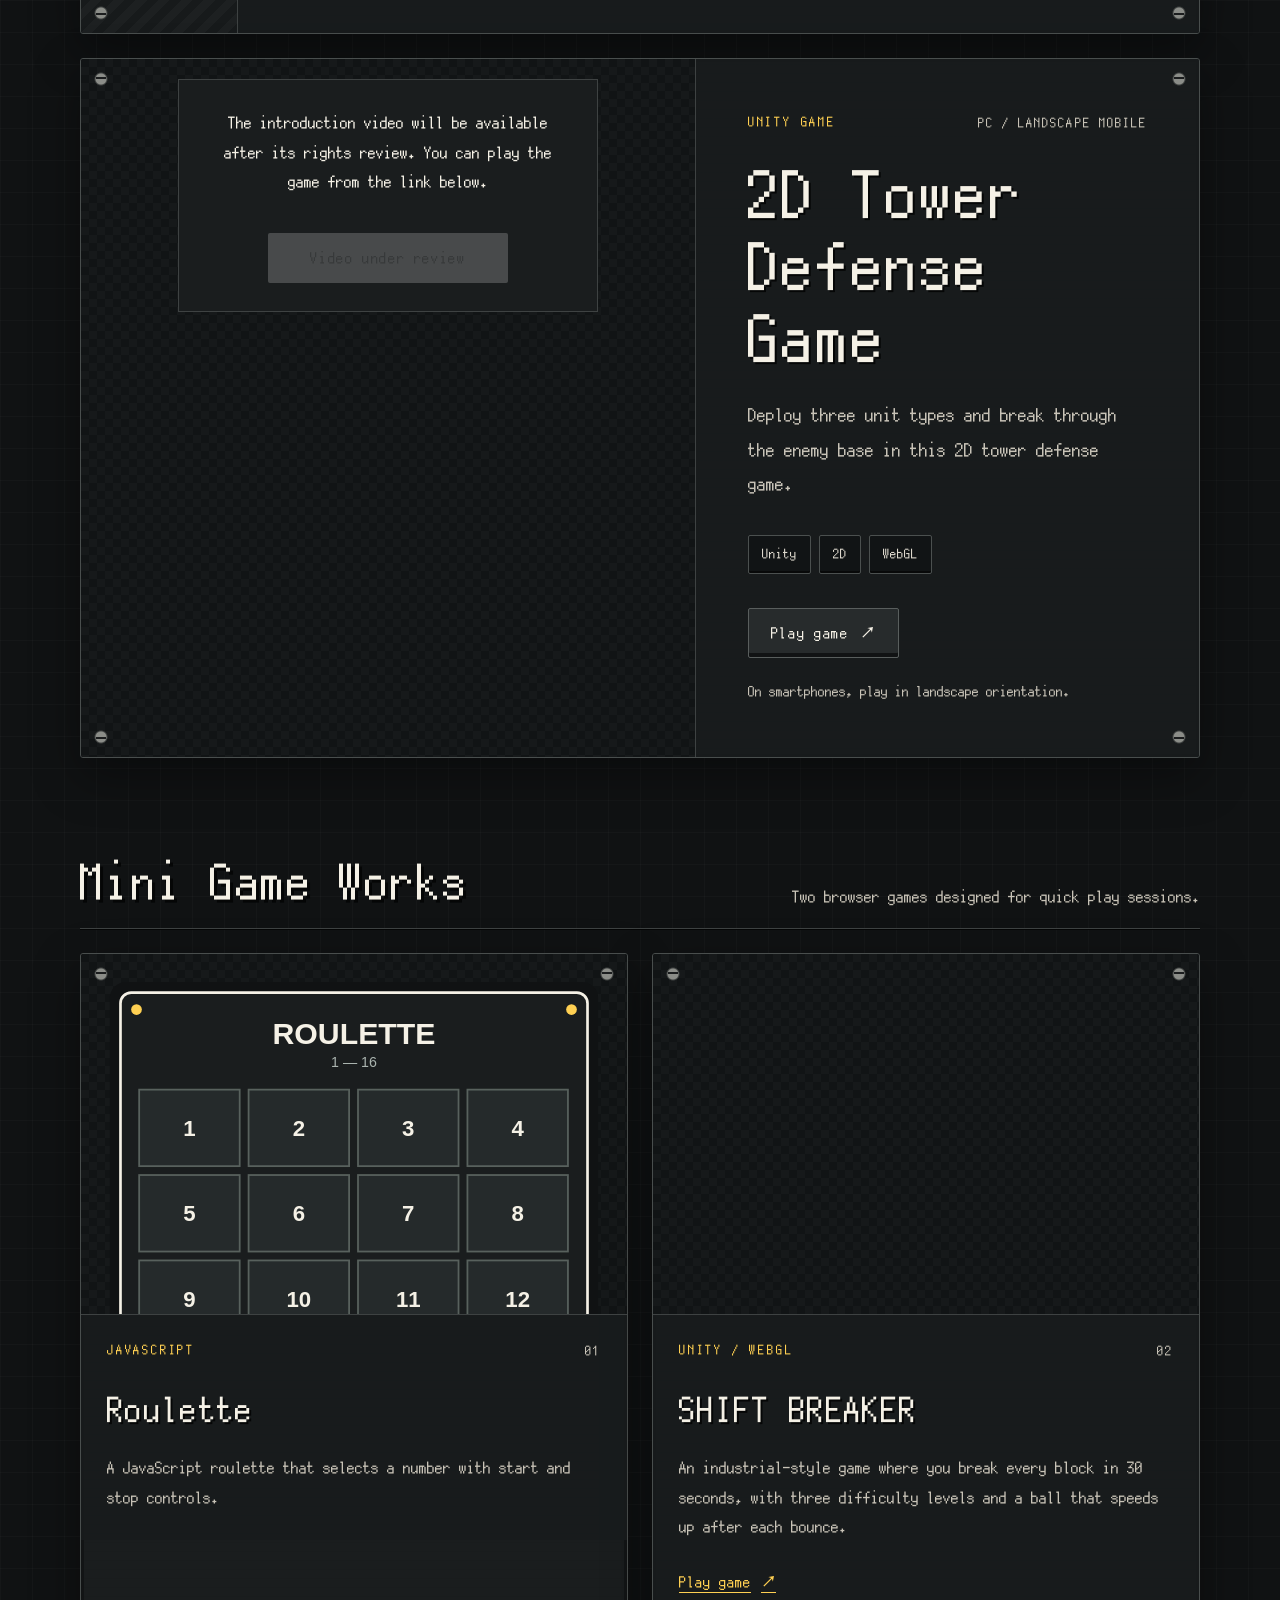
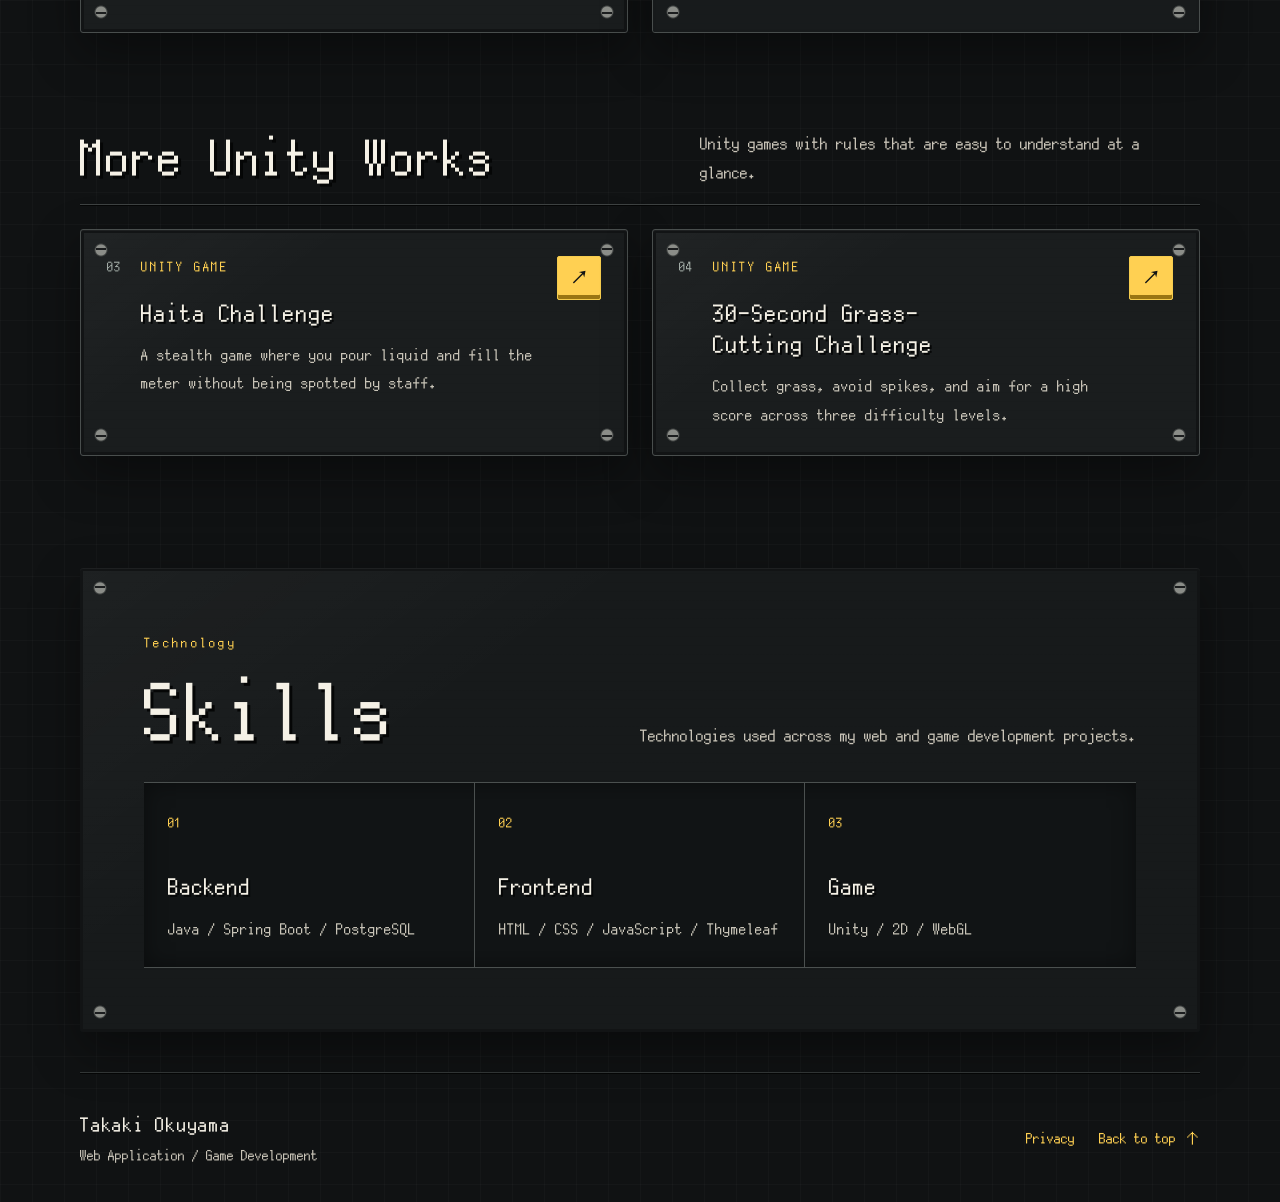
==== commit 26f5212f: "feat: ポートフォリオの公開候補と保守記録を整備" ====
--- a/index.html
+++ b/index.html
@@ -3,7 +3,7 @@
 <head>
     <meta charset="utf-8">
     <meta name="viewport" content="width=device-width, initial-scale=1">
-    <meta http-equiv="Content-Security-Policy" content="default-src 'self'; base-uri 'none'; object-src 'none'; script-src 'self'; style-src 'self' https://fonts.googleapis.com; font-src 'self' https://fonts.gstatic.com; img-src 'self' data:; frame-src https://www.youtube-nocookie.com; connect-src 'self' https://fonts.googleapis.com https://fonts.gstatic.com; form-action 'none'">
+    <meta http-equiv="Content-Security-Policy" content="default-src 'self'; base-uri 'none'; object-src 'none'; script-src 'self'; style-src 'self'; font-src 'self'; img-src 'self' data:; frame-src 'none'; connect-src 'self'; form-action 'none'">
     <meta name="referrer" content="strict-origin-when-cross-origin">
     <meta name="theme-color" content="#121416">
     <meta name="description" content="奥山貴希のポートフォリオ。Java・Spring BootによるWebアプリケーションと、Unity・JavaScriptによるゲーム作品を紹介しています。" data-i18n-content="meta.description">
@@ -12,19 +12,16 @@
     <meta property="og:title" content="奥山貴希 | Portfolio" data-i18n-content="meta.ogTitle">
     <meta property="og:description" content="Webアプリケーションとゲームの制作ポートフォリオ。" data-i18n-content="meta.ogDescription">
     <meta property="og:url" content="https://okuyamatakaki.github.io/Portfolios/">
-    <meta property="og:image" content="https://okuyamatakaki.github.io/Portfolios/assets/images/og-industrial.png">
-    <meta property="og:image:alt" content="黒鉄の工場パネルをイメージした奥山貴希 Portfolio 2026" data-i18n-content="meta.imageAlt">
+    <meta property="og:image" content="https://okuyamatakaki.github.io/Portfolios/assets/images/og-portfolio-2026.png">
+    <meta property="og:image:alt" content="黒鉄の開発パネルに奥山貴希 Portfolio 2026と掲載分野を示した共有画像" data-i18n-content="meta.imageAlt">
     <meta name="twitter:card" content="summary_large_image">
     <meta name="twitter:title" content="奥山貴希 | Portfolio" data-i18n-content="meta.ogTitle">
     <meta name="twitter:description" content="Webアプリケーションとゲームの制作ポートフォリオ。" data-i18n-content="meta.ogDescription">
-    <meta name="twitter:image" content="https://okuyamatakaki.github.io/Portfolios/assets/images/og-industrial.png">
-    <meta name="twitter:image:alt" content="黒鉄の工場パネルをイメージした奥山貴希 Portfolio 2026" data-i18n-content="meta.imageAlt">
+    <meta name="twitter:image" content="https://okuyamatakaki.github.io/Portfolios/assets/images/og-portfolio-2026.png">
+    <meta name="twitter:image:alt" content="黒鉄の開発パネルに奥山貴希 Portfolio 2026と掲載分野を示した共有画像" data-i18n-content="meta.imageAlt">
     <title data-i18n="meta.title">奥山貴希 | ポートフォリオ</title>
     <link rel="canonical" href="https://okuyamatakaki.github.io/Portfolios/">
     <link rel="icon" href="assets/images/favicon.svg" type="image/svg+xml">
-    <link rel="preconnect" href="https://fonts.googleapis.com">
-    <link rel="preconnect" href="https://fonts.gstatic.com" crossorigin>
-    <link href="https://fonts.googleapis.com/css2?family=DotGothic16&amp;family=Noto+Sans+JP:wght@400;500;600;700;800;900&amp;family=Silkscreen:wght@400;700&amp;display=swap" rel="stylesheet">
     <link rel="stylesheet" href="assets/css/style.css">
     <script src="assets/js/localization.js" defer></script>
 </head>
@@ -110,8 +107,11 @@
             </article>
             <article class="project project-media">
                 <div class="media-frame video-frame">
-                    <!-- Cookie送信を抑えるYouTubeのプライバシー強化モードを使用する。 -->
-                    <iframe src="https://www.youtube-nocookie.com/embed/KRvtM4-ouuI" title="2Dタワーディフェンスゲームの紹介動画" data-i18n-title="tower.videoTitle" loading="lazy" referrerpolicy="strict-origin-when-cross-origin" allow="accelerometer; autoplay; encrypted-media; gyroscope; picture-in-picture; web-share" allowfullscreen></iframe>
+                    <!-- 動画の権利者確認が完了するまで、外部通信と再生導線を無効にする。 -->
+                    <div class="video-consent" role="status" data-video-pending data-i18n-aria="tower.videoTitle" aria-label="2Dタワーディフェンスゲームの紹介動画">
+                        <p data-i18n="tower.videoPending">紹介動画は権利確認後に公開します。ゲーム本体は下のリンクから遊べます。</p>
+                        <button class="button button-light" type="button" disabled data-i18n="tower.videoPendingButton">動画は確認中</button>
+                    </div>
                 </div>
                 <div class="project-body">
                     <div class="project-meta">
@@ -139,7 +139,7 @@
                 <div class="project-grid">
                     <article class="project-card">
                         <div class="media-frame">
-                            <img src="assets/images/roulette.png" alt="1から16までの数字を配置したルーレット画面" data-i18n-alt="roulette.alt" loading="lazy" decoding="async" width="549" height="661">
+                            <img src="assets/sources/roulette-portfolio-2026.svg" alt="1から16までの数字を配置したルーレット画面" data-i18n-alt="roulette.alt" loading="lazy" decoding="async" width="549" height="661">
                         </div>
                         <div class="card-body">
                             <div class="project-meta">
@@ -152,7 +152,7 @@
                     </article>
                     <article class="project-card">
                         <div class="media-frame media-frame-dark">
-                            <img src="assets/images/block-breaker.png" alt="色付きのブロックとボールを表示したブロック崩しゲーム画面" data-i18n-alt="shift.alt" loading="lazy" decoding="async" width="723" height="483">
+                            <img src="assets/images/shift-breaker-2026.png" alt="SHIFT BREAKERの日本語タイトル画面" data-i18n-alt="shift.alt" loading="lazy" decoding="async" width="1280" height="720">
                         </div>
                         <div class="card-body">
                             <div class="project-meta">
@@ -185,10 +185,10 @@
                         <span class="compact-number" aria-hidden="true">04</span>
                         <div>
                             <p class="category">UNITY GAME</p>
-                            <h4 data-i18n="grass.title">30秒 草収穫ゲーム</h4>
+                            <h4 data-i18n="grass.title">30秒！草かりチャレンジ</h4>
                             <p data-i18n="grass.description">草を集め、とげを避けて高得点を狙うゲーム。3段階の難易度を選べます。</p>
                         </div>
-                        <a href="https://unityroom.com/games/jinseigames" target="_blank" rel="noopener noreferrer" aria-label="30秒 草収穫ゲームをプレイ" data-i18n-aria="grass.playLabel"><span aria-hidden="true">↗</span></a>
+                        <a href="https://unityroom.com/games/jinseigames" target="_blank" rel="noopener noreferrer" aria-label="30秒！草かりチャレンジをプレイ" data-i18n-aria="grass.playLabel"><span aria-hidden="true">↗</span></a>
                     </article>
                 </div>
             </section>
@@ -225,7 +225,10 @@
             <p class="footer-name" data-i18n="footer.name">奥山 貴希</p>
             <p data-i18n="footer.tagline">Webアプリケーション / ゲーム開発</p>
         </div>
-        <a href="#top"><span data-i18n="footer.toTop">ページ上部へ</span><span aria-hidden="true">↑</span></a>
+        <div class="footer-links">
+            <a href="privacy.html" data-i18n="footer.privacy">プライバシー</a>
+            <a href="#top"><span data-i18n="footer.toTop">ページ上部へ</span><span aria-hidden="true">↑</span></a>
+        </div>
     </footer>
 </body>
 </html>
--- a/assets/css/style.css
+++ b/assets/css/style.css
@@ -1,3 +1,12 @@
+/* M+ FONT LICENSEのローカル書体だけを読み込み、閲覧時の外部フォント通信を防ぐ。 */
+@font-face {
+    font-family: "PixelMplus Portfolio";
+    font-display: swap;
+    font-style: normal;
+    font-weight: 400 900;
+    src: url("../fonts/PixelMplus12-Regular.ttf") format("truetype");
+}
+
 /* 色・余白・共通幅を変数にまとめ、デザイン変更時の修正漏れを防ぐ。 */
 :root {
     --color-ink: #f5f1e6;
@@ -9,9 +18,10 @@
     --color-accent-dark: #ffdc6f;
     --color-line: #3e4242;
     --shadow-card: 0 18px 48px rgb(0 0 0 / 38%), inset 0 1px 0 rgb(255 255 255 / 5%);
-    --font-sans: "Noto Sans JP", "Yu Gothic UI", "Yu Gothic", "Hiragino Kaku Gothic ProN", sans-serif;
-    --font-display: "DotGothic16", "Noto Sans JP", "Yu Gothic", sans-serif;
-    --font-pixel: "Silkscreen", "Noto Sans JP", monospace;
+    --font-sans: "PixelMplus Portfolio", "Yu Gothic UI", "Yu Gothic", "Hiragino Kaku Gothic ProN", sans-serif;
+    --font-display: "PixelMplus Portfolio", "Yu Gothic UI", "Yu Gothic", sans-serif;
+    --font-pixel: "PixelMplus Portfolio", "Yu Gothic UI", monospace;
+    --font-size-small: 0.8rem;
     --content-width: 1120px;
 }
 
@@ -184,7 +194,7 @@
     color: var(--color-muted);
     cursor: pointer;
     font-family: var(--font-pixel);
-    font-size: 0.68rem;
+    font-size: var(--font-size-small);
     font-weight: 700;
     letter-spacing: 0.04em;
 }
@@ -252,7 +262,7 @@
 .eyebrow {
     margin-bottom: 18px;
     color: var(--color-accent);
-    font-size: 0.8rem;
+    font-size: var(--font-size-small);
     font-family: var(--font-pixel);
     font-weight: 700;
     letter-spacing: 0.18em;
@@ -372,7 +382,7 @@
     margin-top: 12px;
     color: var(--color-muted);
     font-family: var(--font-pixel);
-    font-size: 0.74rem;
+    font-size: var(--font-size-small);
     font-weight: 700;
     letter-spacing: 0.18em;
 }
@@ -392,7 +402,7 @@
     background: #181b1c;
     color: var(--color-muted);
     font-family: var(--font-pixel);
-    font-size: 0.72rem;
+    font-size: var(--font-size-small);
     font-weight: 800;
     letter-spacing: 0.12em;
     place-items: center;
@@ -469,7 +479,7 @@
 .category {
     margin: 0;
     color: #5e770f;
-    font-size: 0.8rem;
+    font-size: var(--font-size-small);
     font-weight: 800;
     letter-spacing: 0.14em;
 }
@@ -519,7 +529,7 @@
 
 .feature-list strong {
     color: var(--color-muted);
-    font-size: 0.78rem;
+    font-size: var(--font-size-small);
     letter-spacing: 0.1em;
 }
 
@@ -589,7 +599,7 @@
     border-radius: 999px;
     background: #f8faf6;
     color: #52615a;
-    font-size: 0.78rem;
+    font-size: var(--font-size-small);
     font-weight: 700;
 }
 
@@ -624,6 +634,30 @@
     border: 0;
 }
 
+.video-consent {
+    display: grid;
+    width: min(420px, calc(100% - 40px));
+    min-height: 220px;
+    margin: 20px auto;
+    padding: 28px;
+    align-content: center;
+    justify-items: center;
+    gap: 20px;
+    color: var(--color-text);
+    text-align: center;
+    background: var(--color-surface);
+    border: 1px solid var(--color-line);
+}
+
+.video-consent .button {
+    min-width: min(240px, 100%);
+}
+
+.video-consent .button:disabled {
+    cursor: not-allowed;
+    opacity: 0.72;
+}
+
 .project-note {
     margin: 20px 0 0;
     color: var(--color-muted);
@@ -734,7 +768,7 @@
 
 .compact-number {
     color: #a1aaa5;
-    font-size: 0.8rem;
+    font-size: var(--font-size-small);
     font-weight: 800;
 }
 
@@ -803,7 +837,7 @@
 
 .skills-grid span {
     color: var(--color-accent);
-    font-size: 0.8rem;
+    font-size: var(--font-size-small);
     font-weight: 800;
 }
 
@@ -845,6 +879,54 @@
     gap: 10px;
     font-weight: 800;
     text-decoration: none;
+}
+
+.footer-links {
+    display: flex;
+    align-items: center;
+    gap: 24px;
+    flex-wrap: wrap;
+}
+
+.policy-main {
+    width: min(920px, calc(100% - 40px));
+    margin: 0 auto;
+    padding: 64px 0 96px;
+}
+
+.policy-header,
+.policy-section {
+    padding: 28px;
+    border: 1px solid var(--color-line);
+    background: var(--color-surface);
+}
+
+.policy-header {
+    margin-bottom: 24px;
+}
+
+.policy-section + .policy-section {
+    margin-top: 24px;
+}
+
+.policy-section h2,
+.policy-section h3 {
+    margin-top: 1.5em;
+}
+
+.policy-section h2:first-child,
+.policy-section h3:first-child {
+    margin-top: 0;
+}
+
+.policy-section li + li {
+    margin-top: 0.6em;
+}
+
+.policy-main a {
+    display: inline-flex;
+    min-height: 44px;
+    align-items: center;
 }
 
 /*
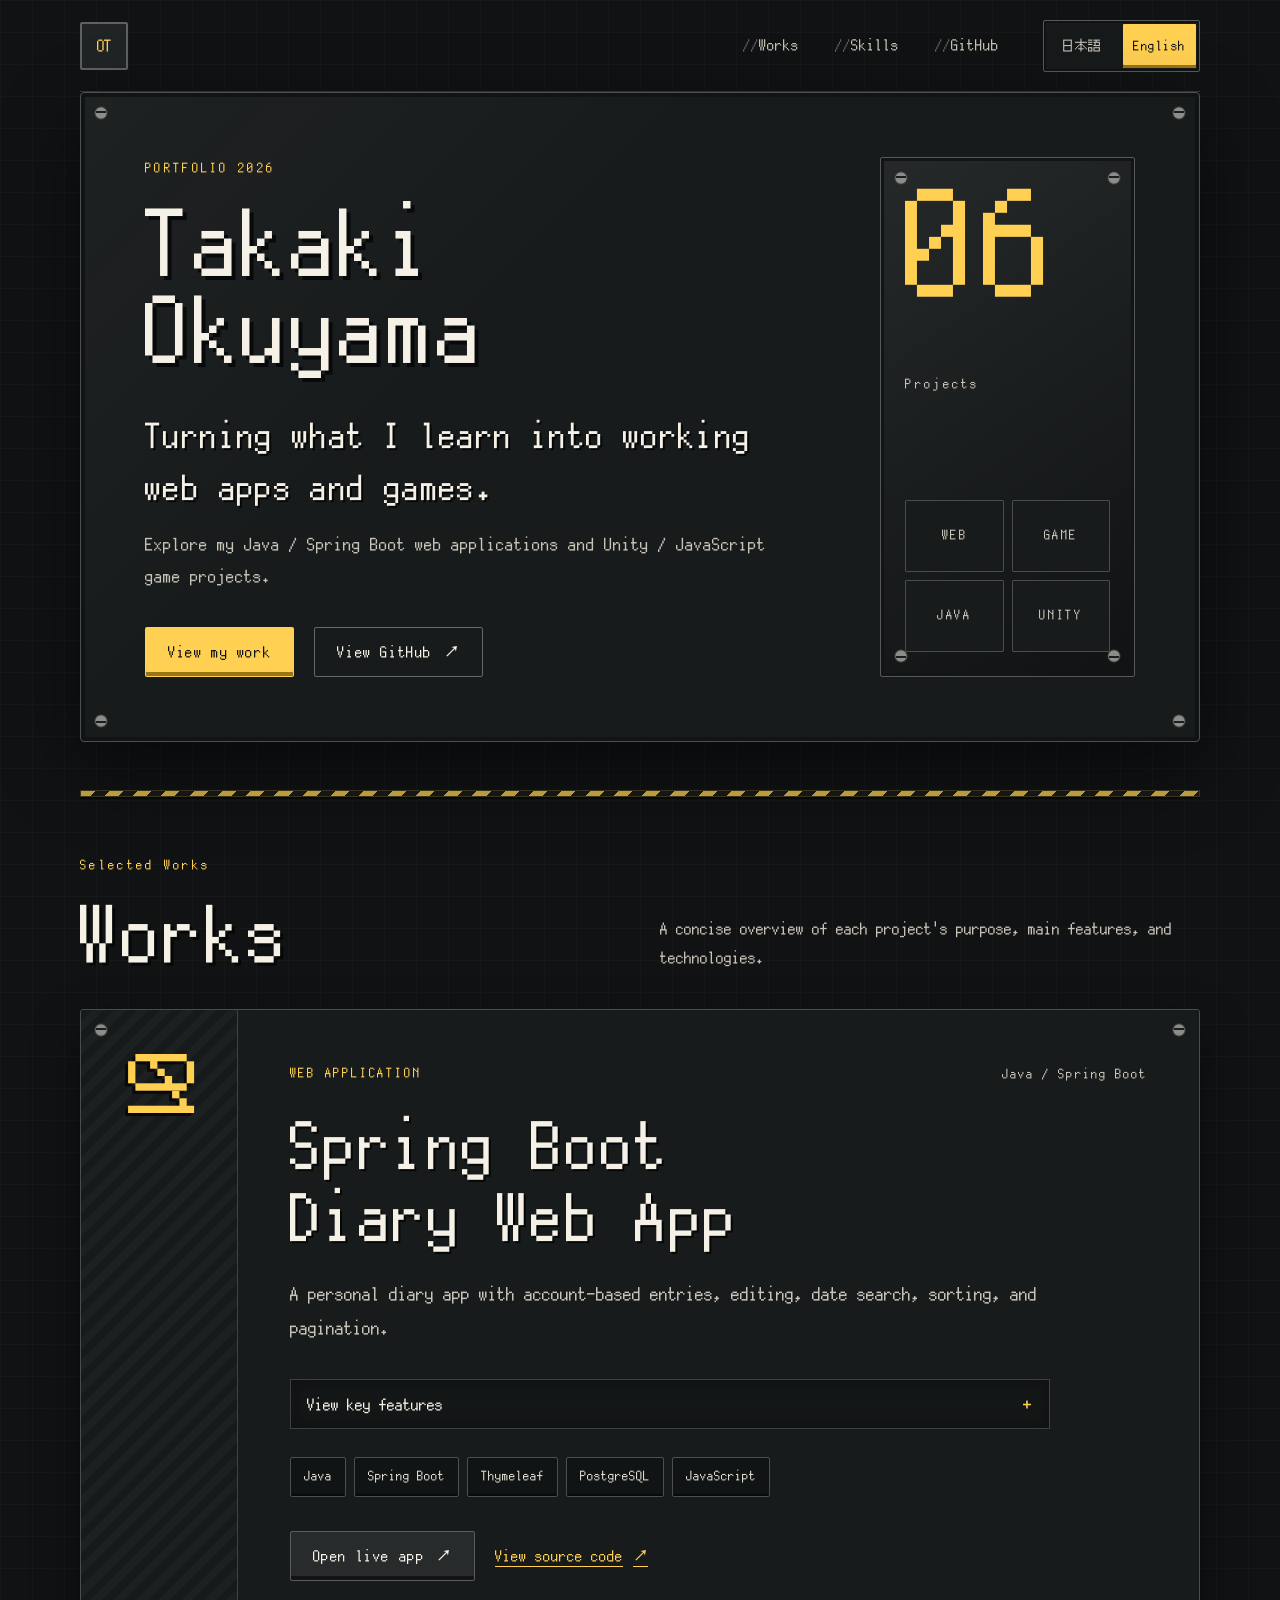
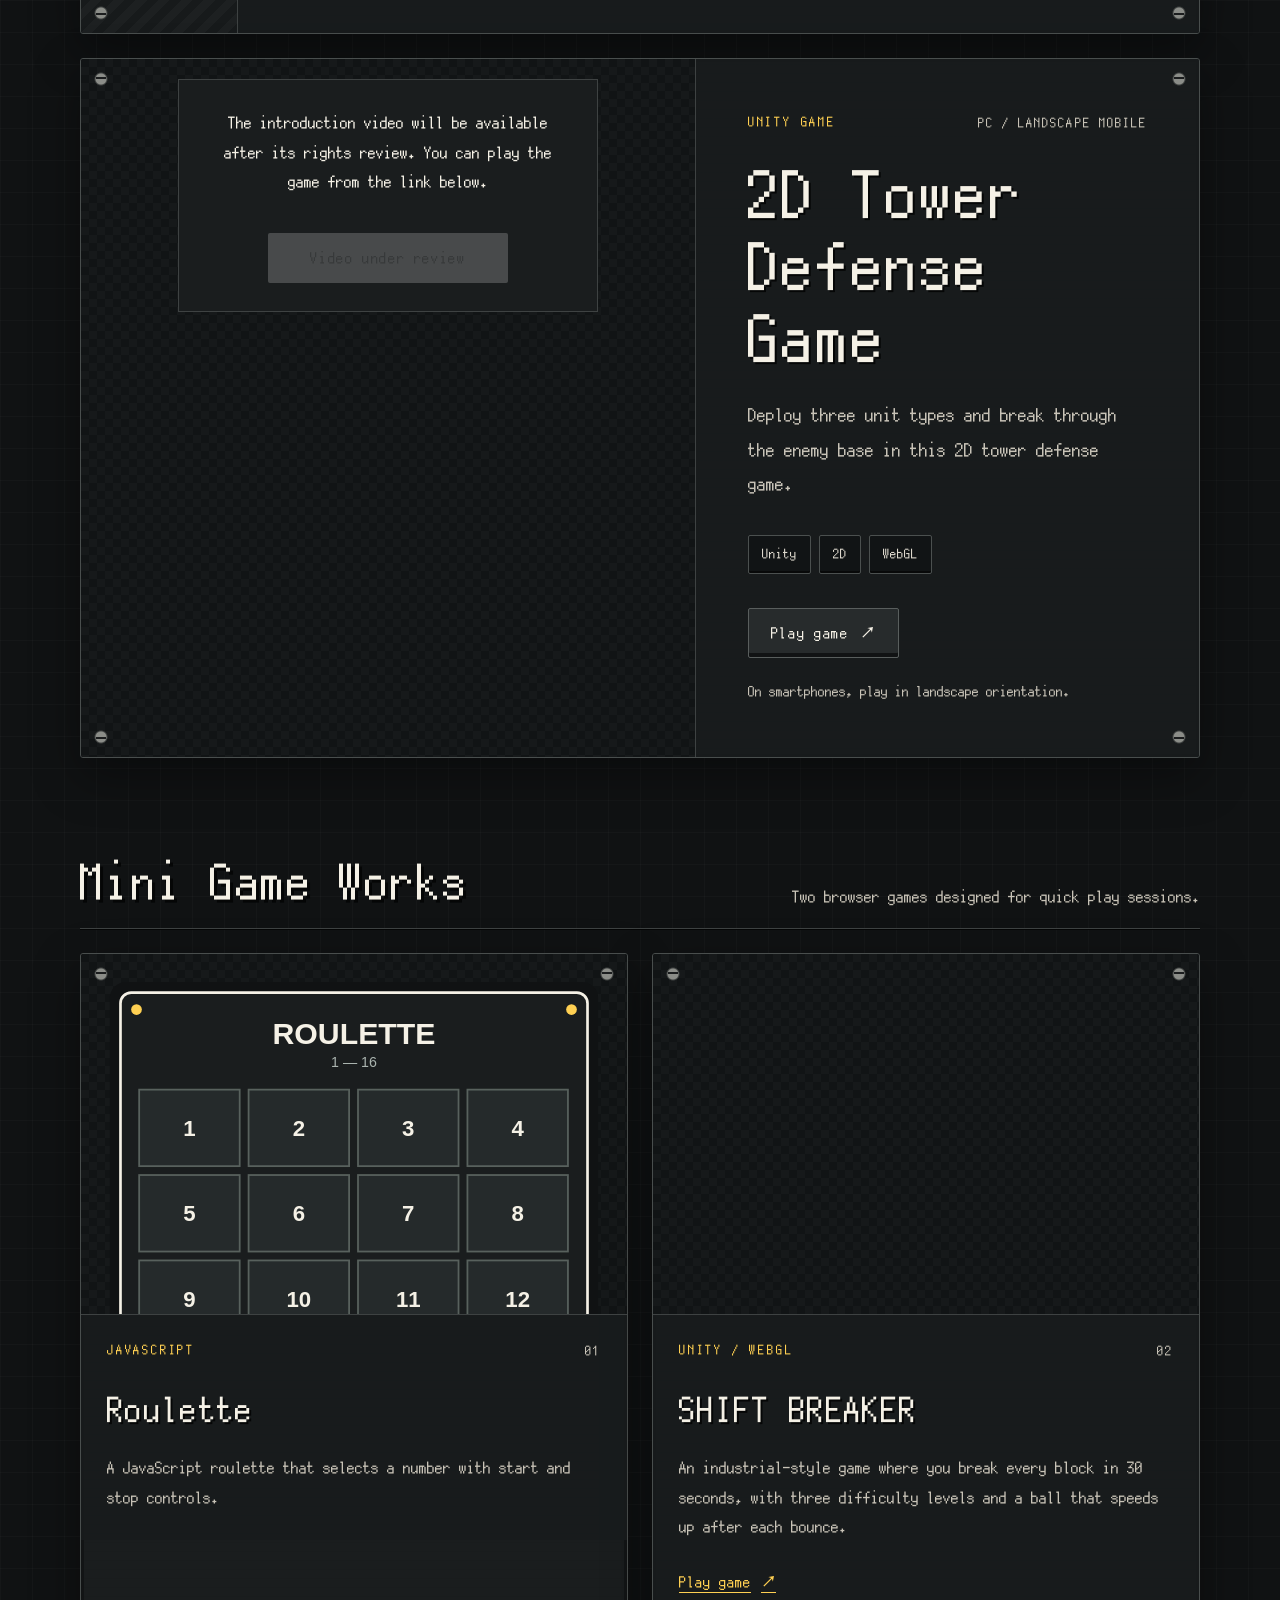
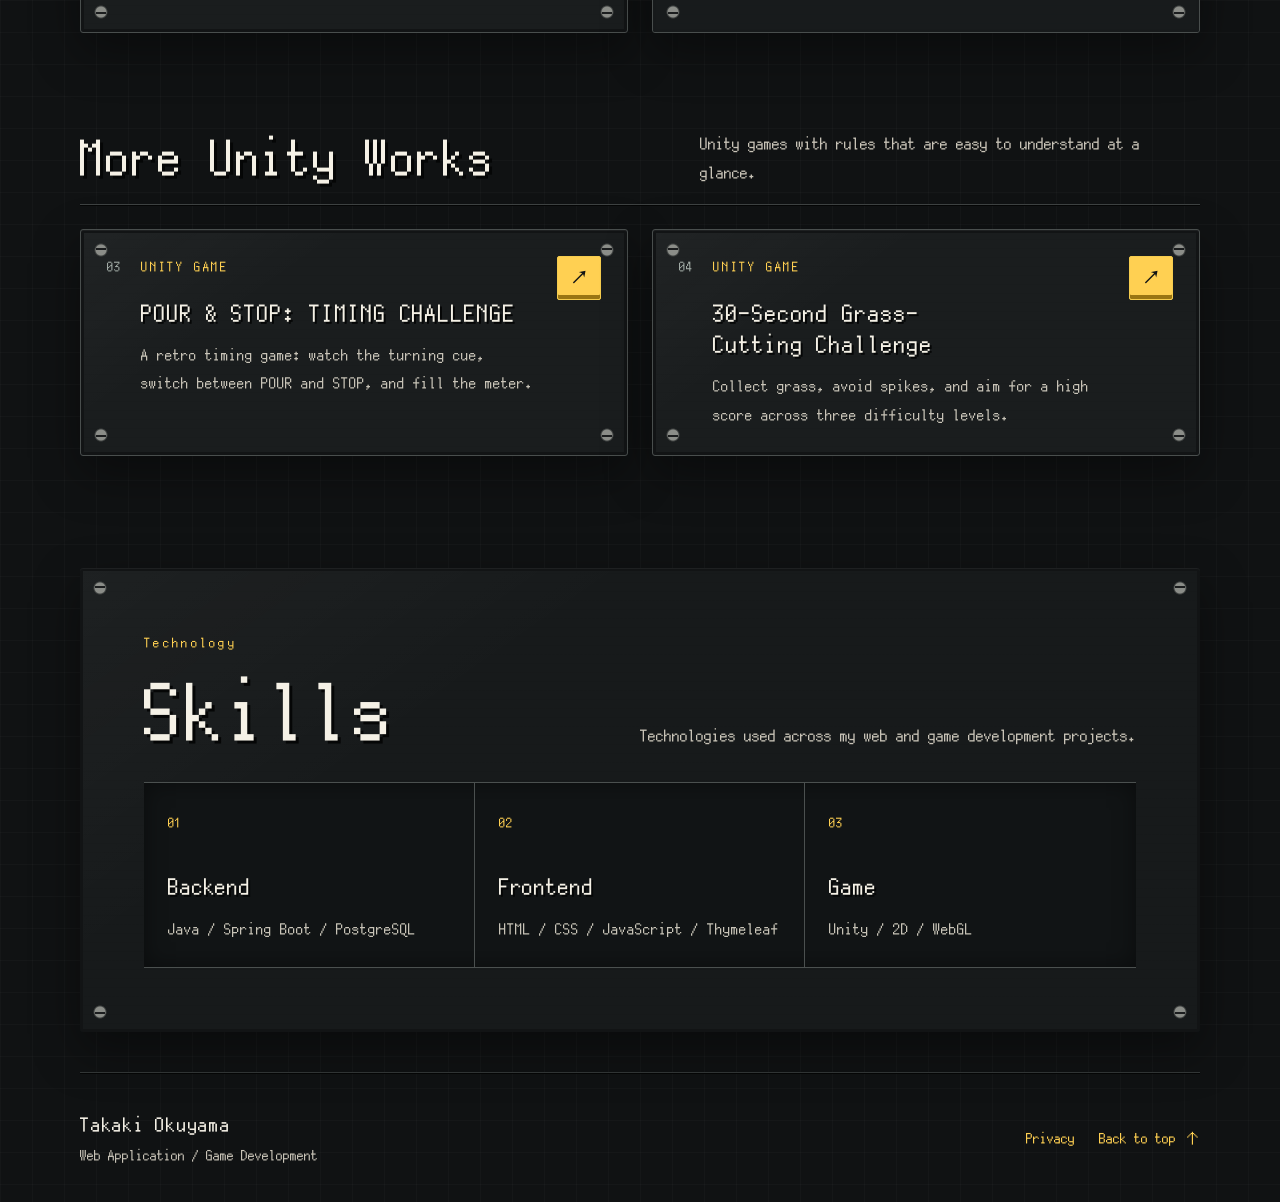
==== commit bca89f8f: "日英・公開判断とHaita案内を更新" ====
--- a/index.html
+++ b/index.html
@@ -176,10 +176,10 @@
                         <span class="compact-number" aria-hidden="true">03</span>
                         <div>
                             <p class="category">UNITY GAME</p>
-                            <h4 data-i18n="haita.title">ハイターチャレンジ</h4>
-                            <p data-i18n="haita.description">職員に見つからないよう液体を注ぎ、メーターを満タンにするステルスゲームです。</p>
-                        </div>
-                        <a href="https://unityroom.com/games/haitachalleng" target="_blank" rel="noopener noreferrer" aria-label="ハイターチャレンジをプレイ" data-i18n-aria="haita.playLabel"><span aria-hidden="true">↗</span></a>
+                            <h4 data-i18n="haita.title">注ぐ！止める！タイミングチャレンジ</h4>
+                            <p data-i18n="haita.description">振り向く合図を見て注ぐ・止めるを切り替え、メーターを満たすレトロ風タイミングゲームです。</p>
+                        </div>
+                        <a href="https://unityroom.com/games/haitachalleng" target="_blank" rel="noopener noreferrer" aria-label="注ぐ！止める！タイミングチャレンジをプレイ" data-i18n-aria="haita.playLabel"><span aria-hidden="true">↗</span></a>
                     </article>
                     <article class="compact-card">
                         <span class="compact-number" aria-hidden="true">04</span>
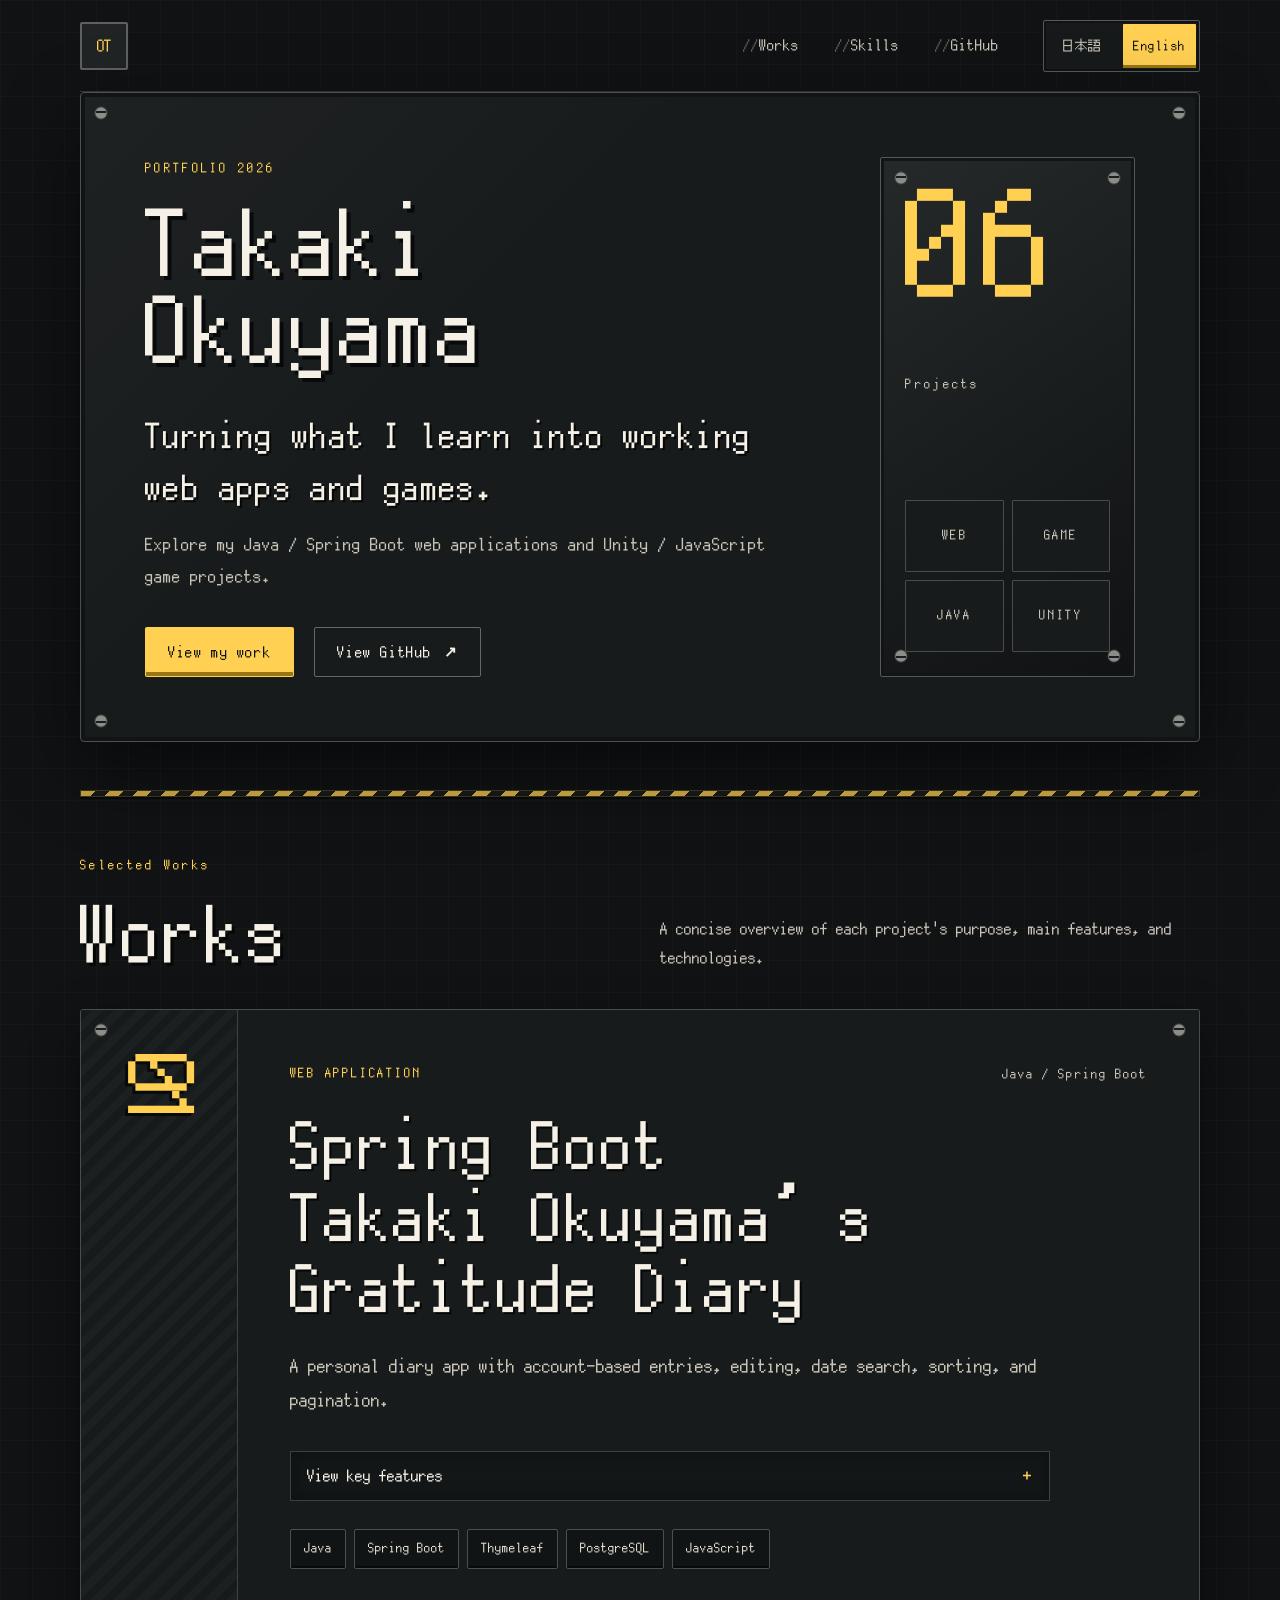
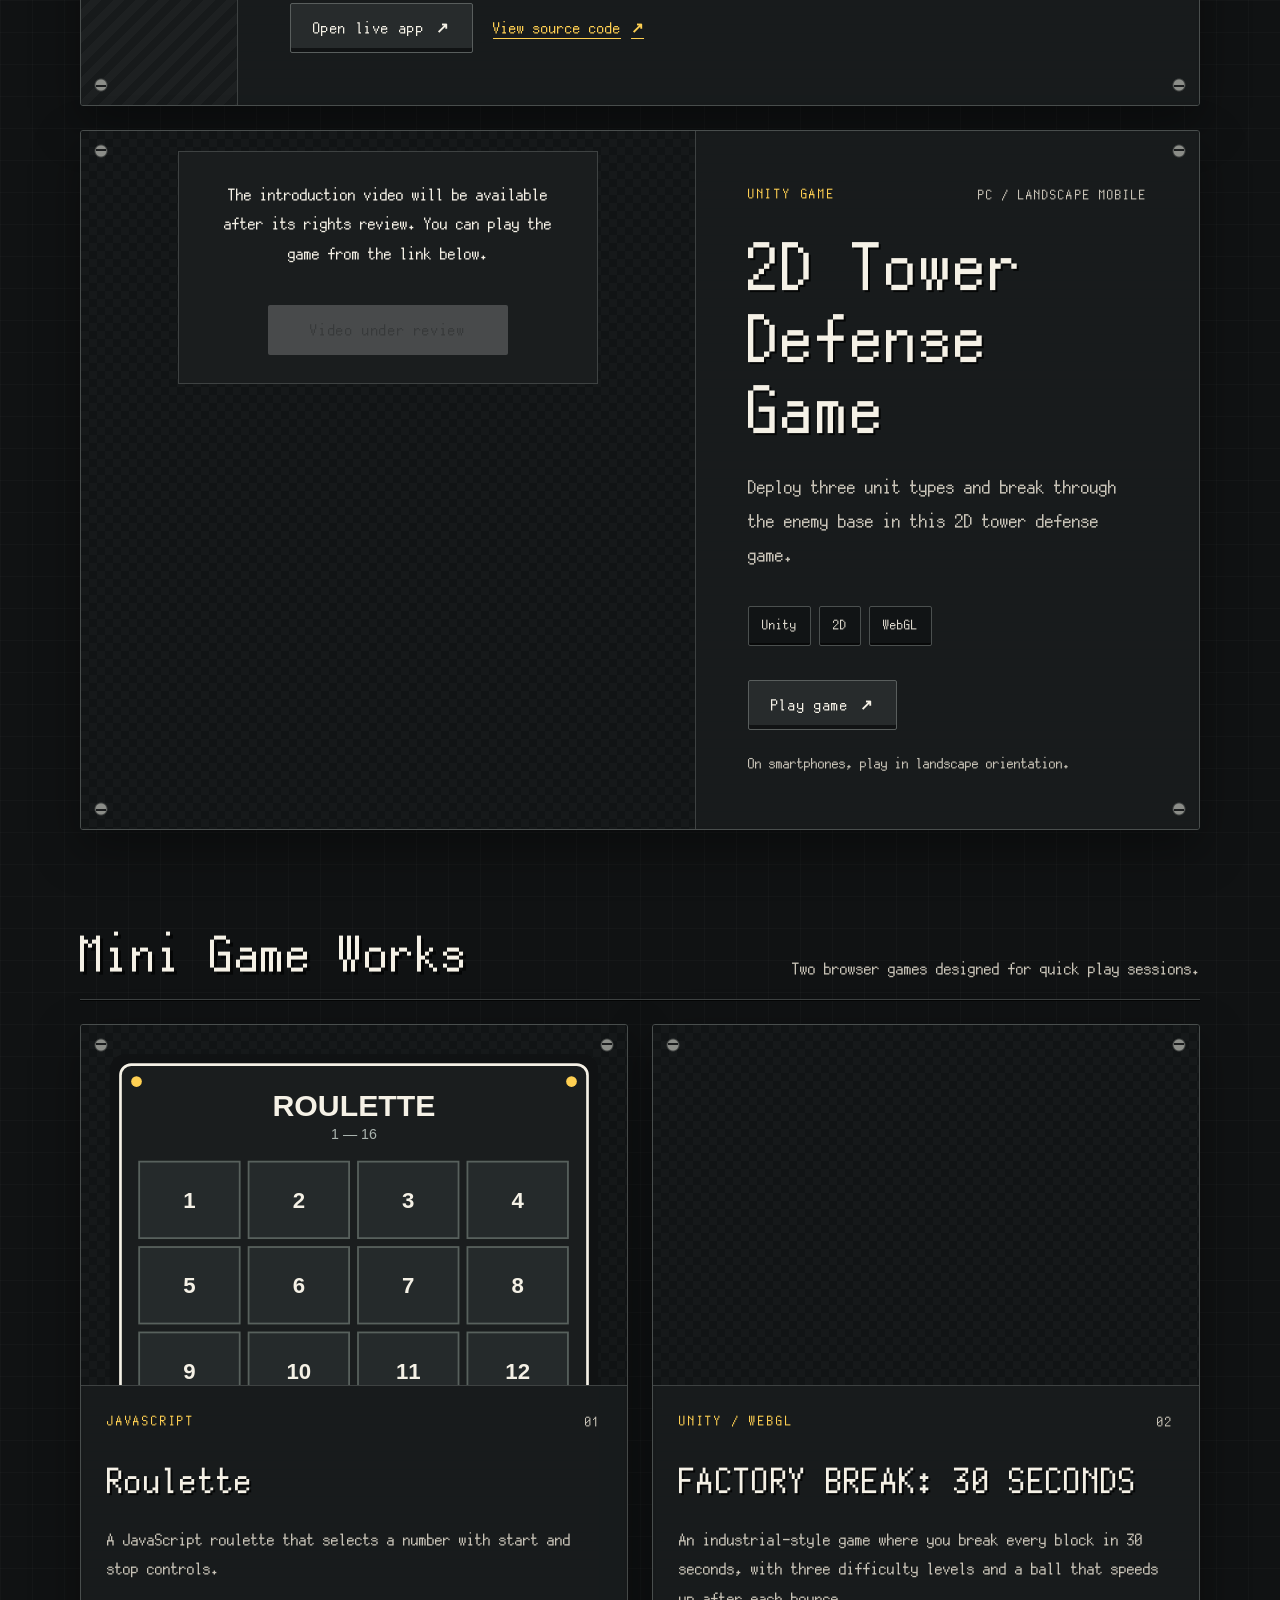
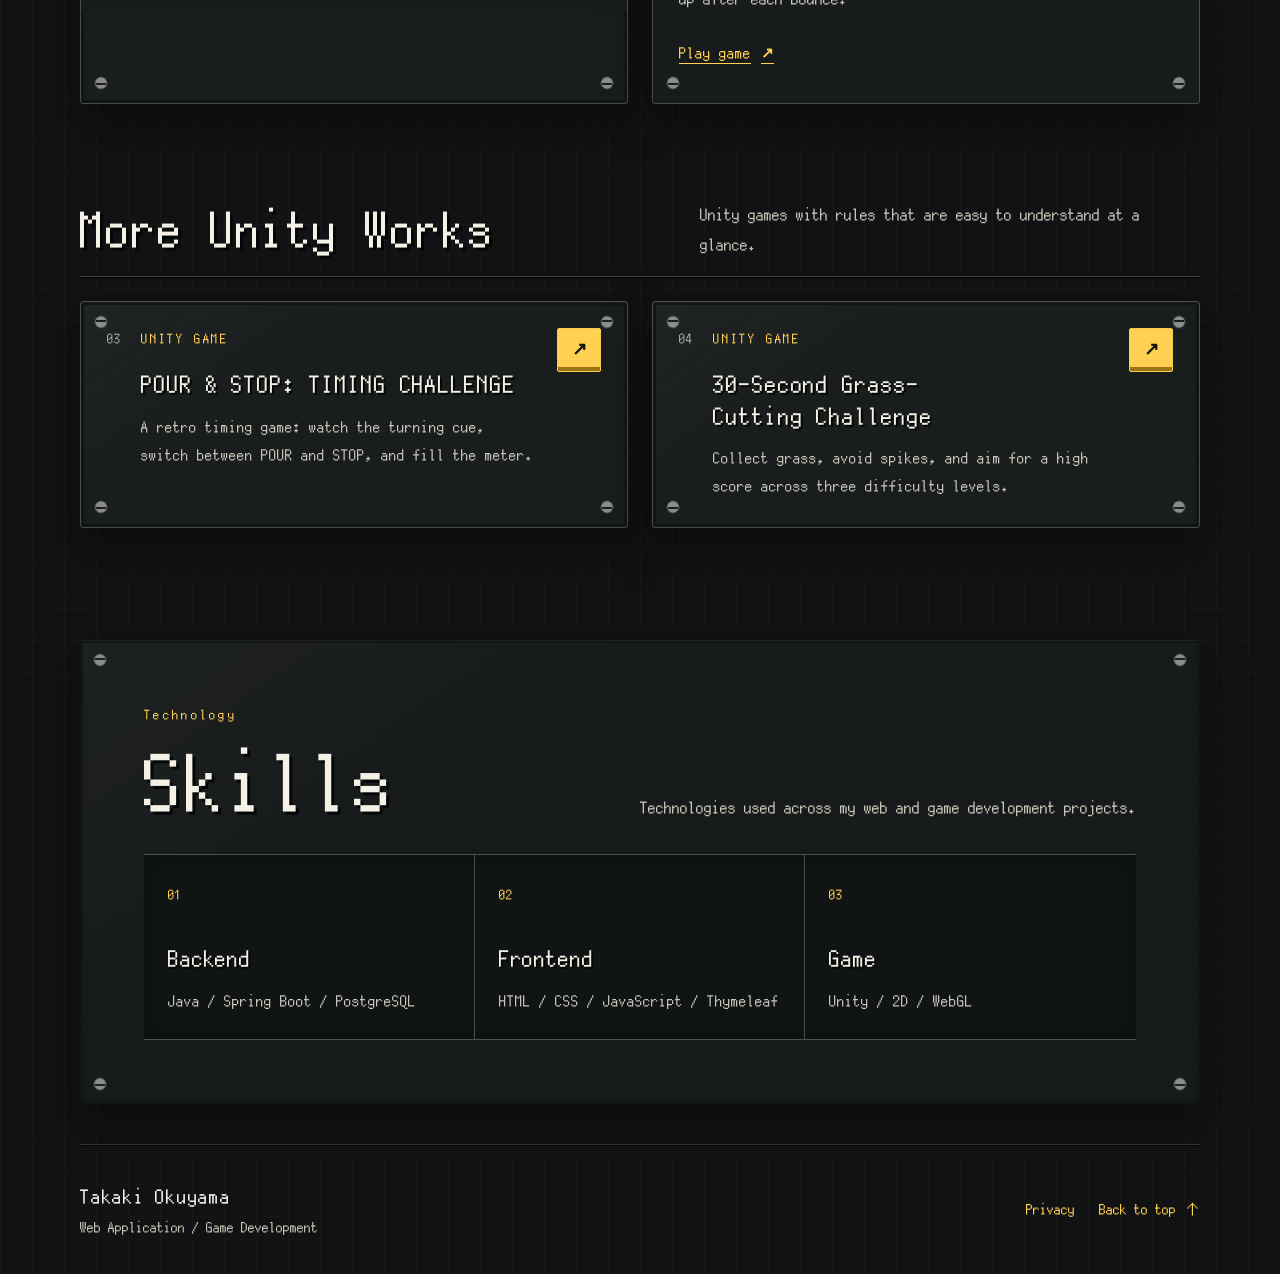
==== commit d5885487: "公開作品名と掲載画像を更新" ====
--- a/index.html
+++ b/index.html
@@ -81,7 +81,7 @@
                         <span class="category">WEB APPLICATION</span>
                         <span>Java / Spring Boot</span>
                     </div>
-                    <h3><span>Spring Boot</span><br><span data-i18n="diary.title">日記Webアプリ</span></h3>
+                    <h3><span>Spring Boot</span><br><span data-i18n="diary.title">奥山貴希のありがとう日記</span></h3>
                     <p class="project-lead" data-i18n="diary.lead">アカウントごとに日記を登録・編集し、日付で検索できるWebアプリです。並べ替えとページ分割にも対応しています。</p>
                     <details class="project-details">
                         <summary><span data-i18n="diary.detailsSummary">主な機能を見る</span></summary>
@@ -152,14 +152,14 @@
                     </article>
                     <article class="project-card">
                         <div class="media-frame media-frame-dark">
-                            <img src="assets/images/shift-breaker-2026.png" alt="SHIFT BREAKERの日本語タイトル画面" data-i18n-alt="shift.alt" loading="lazy" decoding="async" width="1280" height="720">
+                            <img src="assets/images/factory-break-2026.jpg" alt="30秒！ファクトリーブレイクの英語タイトル画面" data-i18n-alt="shift.alt" loading="lazy" decoding="async" width="1280" height="720">
                         </div>
                         <div class="card-body">
                             <div class="project-meta">
                                 <span class="category">UNITY / WEBGL</span>
                                 <span>02</span>
                             </div>
-                            <h4>SHIFT BREAKER</h4>
+                            <h4 data-i18n="shift.title">30秒！ファクトリーブレイク</h4>
                             <p data-i18n="shift.description">30秒で全ブロックを壊す工場風ゲーム。3段階の難易度と、反射で加速するボールが特徴です。</p>
                             <a class="text-link card-link" href="https://unityroom.com/games/shift-breaker-30s" target="_blank" rel="noopener noreferrer"><span data-i18n="action.playGame">ゲームをプレイ</span><span aria-hidden="true">↗</span></a>
                         </div>
